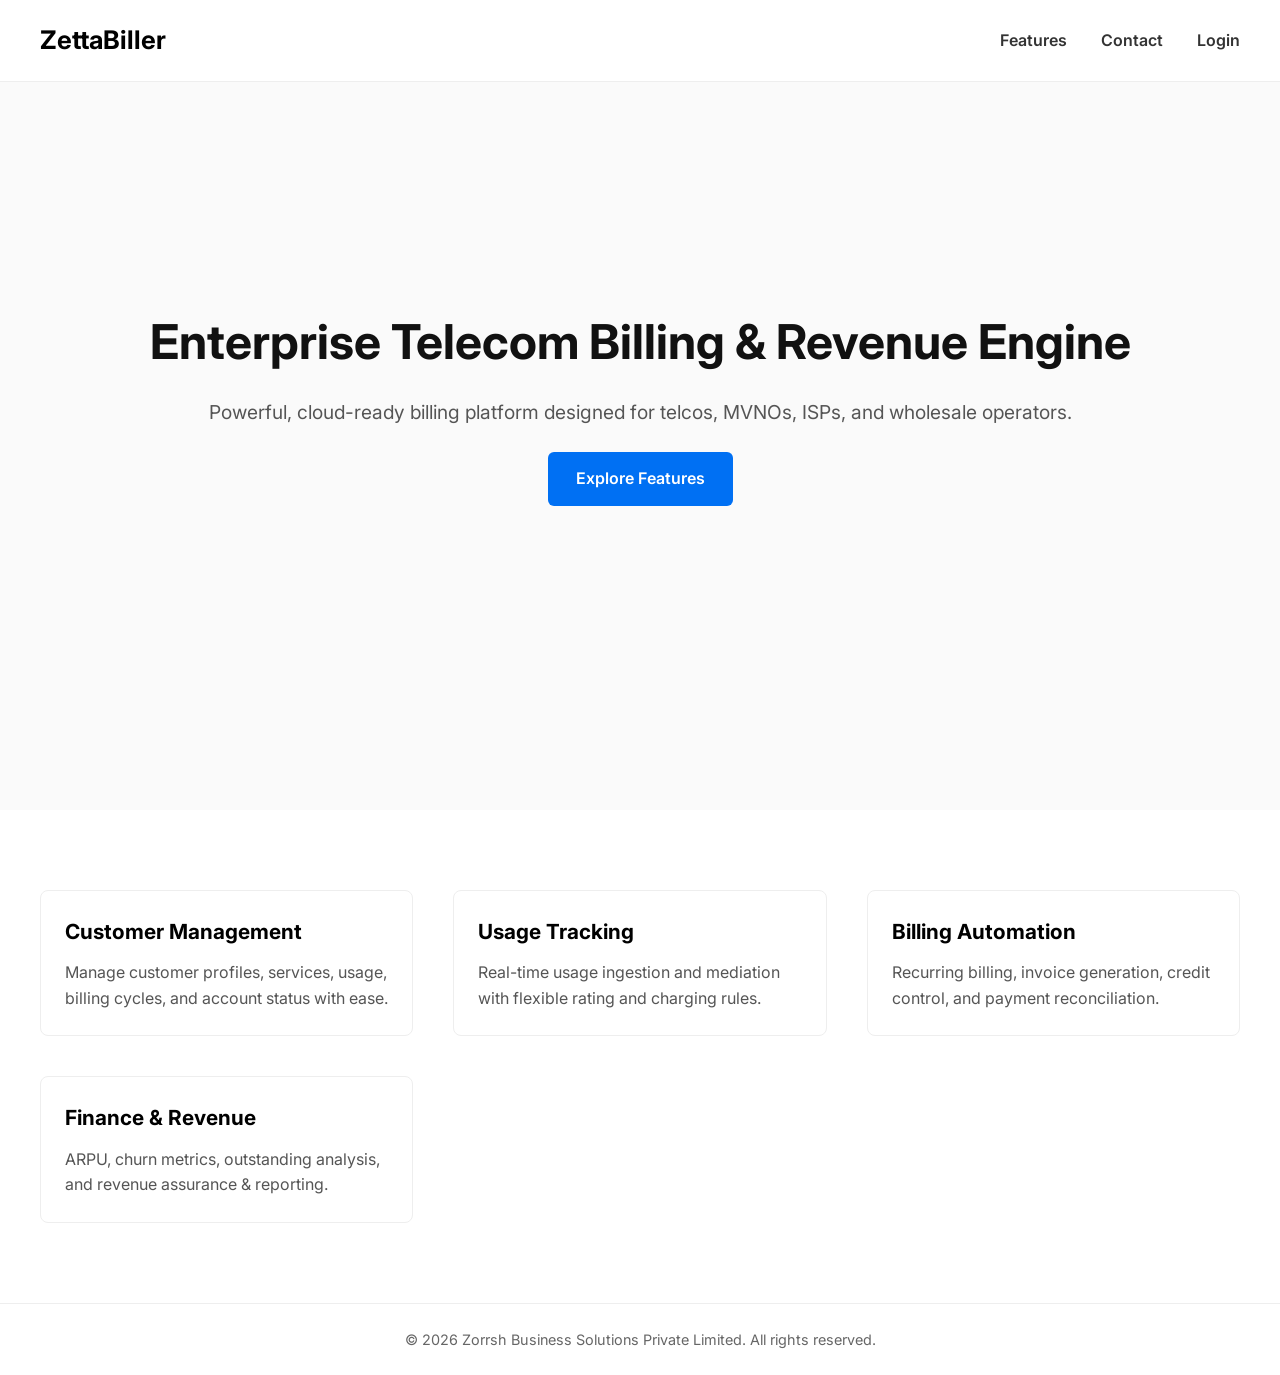
==== index.html @ 76c02345 "Create index.html" ====
<!DOCTYPE html>
<html lang="en">
<head>
  <meta charset="UTF-8" />
  <meta name="viewport" content="width=device-width, initial-scale=1.0"/>
  <title>ZettaBiller — Enterprise Telecom Billing</title>
  <link rel="preconnect" href="https://fonts.googleapis.com">
  <link href="https://fonts.googleapis.com/css2?family=Inter:wght@400;600;700&display=swap" rel="stylesheet">
  <style>
    * { margin:0; padding:0; box-sizing:border-box; font-family:'Inter',sans-serif; }
    body { background:#fff; color:#111; line-height:1.6; }

    header {
      width:100%; display:flex; justify-content:space-between; align-items:center;
      padding:20px 40px; position:fixed; top:0; left:0; background:#fff; z-index:1000;
      border-bottom:1px solid #eee;
    }
    header .logo { font-size:1.6rem; font-weight:700; color:#000; }
    header nav a {
      margin-left:30px; text-decoration:none; font-weight:600; color:#333;
    }

    .hero {
      height:90vh; display:flex; align-items:center; justify-content:center;
      background:#fafafa; padding:0 40px; text-align:center;
    }
    .hero h1 { font-size:3rem; font-weight:700; margin-bottom:16px; }
    .hero p { font-size:1.2rem; margin-bottom:24px; color:#555; }
    .hero .btn {
      display:inline-block; padding:14px 28px; background:#0070f3; color:#fff;
      text-decoration:none; border-radius:6px; font-weight:600;
    }

    .features {
      padding:80px 40px; background:#fff;
      display:grid; grid-template-columns:repeat(auto-fit, minmax(280px,1fr)); gap:40px;
    }
    .features .card {
      padding:24px; border:1px solid #eee; border-radius:8px;
    }
    .features .card h3 { font-size:1.3rem; color:#000; margin-bottom:12px; }
    .features .card p { color:#555; }

    footer {
      padding:24px 40px; text-align:center; color:#666; font-size:.9rem;
      border-top:1px solid #eee;
    }
  </style>
</head>
<body>

<header>
  <div class="logo">ZettaBiller</div>
  <nav>
    <a href="#features">Features</a>
    <a href="#contact">Contact</a>
    <a href="#login">Login</a>
  </nav>
</header>

<section class="hero" id="hero">
  <div>
    <h1>Enterprise Telecom Billing & Revenue Engine</h1>
    <p>Powerful, cloud-ready billing platform designed for telcos, MVNOs, ISPs, and wholesale operators.</p>
    <a href="#features" class="btn">Explore Features</a>
  </div>
</section>

<section class="features" id="features">
  <div class="card">
    <h3>Customer Management</h3>
    <p>Manage customer profiles, services, usage, billing cycles, and account status with ease.</p>
  </div>
  <div class="card">
    <h3>Usage Tracking</h3>
    <p>Real-time usage ingestion and mediation with flexible rating and charging rules.</p>
  </div>
  <div class="card">
    <h3>Billing Automation</h3>
    <p>Recurring billing, invoice generation, credit control, and payment reconciliation.</p>
  </div>
  <div class="card">
    <h3>Finance & Revenue</h3>
    <p>ARPU, churn metrics, outstanding analysis, and revenue assurance & reporting.</p>
  </div>
</section>

<footer>
  © 2026 Zorrsh Business Solutions Private Limited. All rights reserved.
</footer>

</body>
</html>
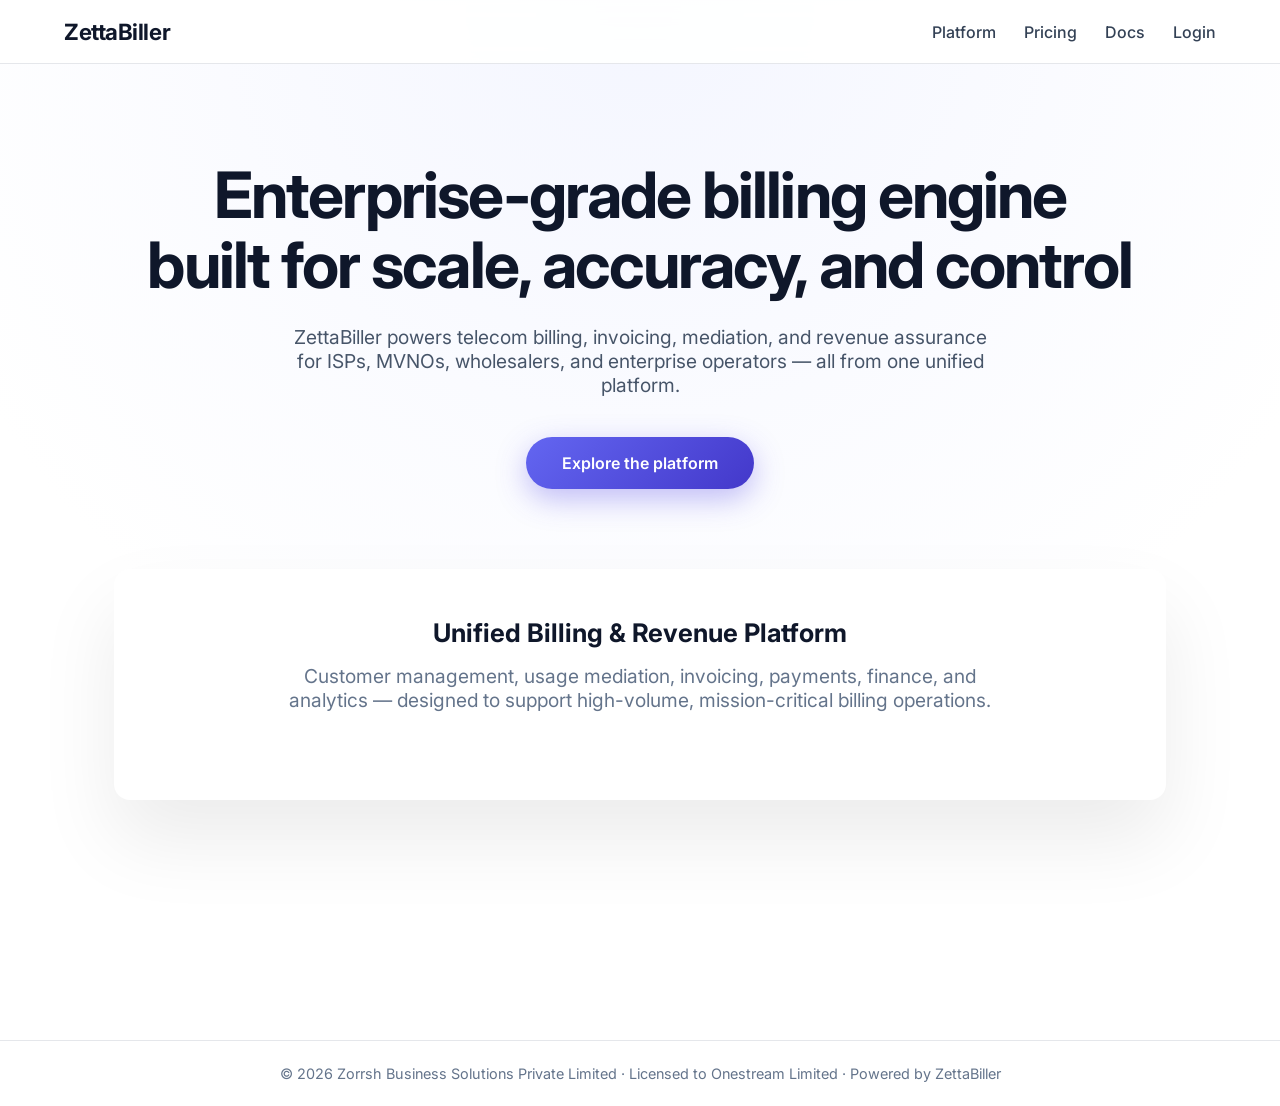
==== commit 34a478d3: "Update index.html" ====
--- a/index.html
+++ b/index.html
@@ -2,91 +2,172 @@
 <html lang="en">
 <head>
   <meta charset="UTF-8" />
-  <meta name="viewport" content="width=device-width, initial-scale=1.0"/>
-  <title>ZettaBiller — Enterprise Telecom Billing</title>
-  <link rel="preconnect" href="https://fonts.googleapis.com">
-  <link href="https://fonts.googleapis.com/css2?family=Inter:wght@400;600;700&display=swap" rel="stylesheet">
+  <title>ZettaBiller — Enterprise Billing Engine</title>
+  <meta name="viewport" content="width=device-width, initial-scale=1.0" />
+
+  <link href="https://fonts.googleapis.com/css2?family=Inter:wght@400;500;600;700&display=swap" rel="stylesheet">
+
   <style>
-    * { margin:0; padding:0; box-sizing:border-box; font-family:'Inter',sans-serif; }
-    body { background:#fff; color:#111; line-height:1.6; }
+    * {
+      margin: 0;
+      padding: 0;
+      box-sizing: border-box;
+      font-family: Inter, system-ui, -apple-system, sans-serif;
+    }
+
+    body {
+      background: radial-gradient(circle at top, #f4f6ff, #ffffff 60%);
+      color: #0f172a;
+      min-height: 100vh;
+    }
 
     header {
-      width:100%; display:flex; justify-content:space-between; align-items:center;
-      padding:20px 40px; position:fixed; top:0; left:0; background:#fff; z-index:1000;
-      border-bottom:1px solid #eee;
+      position: fixed;
+      top: 0;
+      width: 100%;
+      background: rgba(255,255,255,0.9);
+      backdrop-filter: blur(10px);
+      border-bottom: 1px solid #e5e7eb;
+      z-index: 1000;
     }
-    header .logo { font-size:1.6rem; font-weight:700; color:#000; }
-    header nav a {
-      margin-left:30px; text-decoration:none; font-weight:600; color:#333;
+
+    .nav {
+      max-width: 1200px;
+      margin: auto;
+      padding: 18px 24px;
+      display: flex;
+      align-items: center;
+      justify-content: space-between;
+    }
+
+    .logo {
+      font-size: 1.4rem;
+      font-weight: 700;
+      letter-spacing: -0.02em;
+    }
+
+    .nav-links a {
+      margin-left: 24px;
+      text-decoration: none;
+      font-weight: 500;
+      color: #334155;
+    }
+
+    .nav-links a:hover {
+      color: #4f46e5;
     }
 
     .hero {
-      height:90vh; display:flex; align-items:center; justify-content:center;
-      background:#fafafa; padding:0 40px; text-align:center;
-    }
-    .hero h1 { font-size:3rem; font-weight:700; margin-bottom:16px; }
-    .hero p { font-size:1.2rem; margin-bottom:24px; color:#555; }
-    .hero .btn {
-      display:inline-block; padding:14px 28px; background:#0070f3; color:#fff;
-      text-decoration:none; border-radius:6px; font-weight:600;
+      padding-top: 160px;
+      padding-bottom: 120px;
+      text-align: center;
+      max-width: 1100px;
+      margin: auto;
+      padding-left: 24px;
+      padding-right: 24px;
     }
 
-    .features {
-      padding:80px 40px; background:#fff;
-      display:grid; grid-template-columns:repeat(auto-fit, minmax(280px,1fr)); gap:40px;
+    .hero h1 {
+      font-size: clamp(2.5rem, 5vw, 4rem);
+      font-weight: 700;
+      letter-spacing: -0.03em;
+      margin-bottom: 24px;
+      line-height: 1.1;
     }
-    .features .card {
-      padding:24px; border:1px solid #eee; border-radius:8px;
+
+    .hero p {
+      font-size: 1.2rem;
+      color: #475569;
+      max-width: 720px;
+      margin: auto;
+      margin-bottom: 40px;
     }
-    .features .card h3 { font-size:1.3rem; color:#000; margin-bottom:12px; }
-    .features .card p { color:#555; }
+
+    .cta {
+      display: inline-block;
+      padding: 16px 36px;
+      background: linear-gradient(135deg, #6366f1, #4338ca);
+      color: white;
+      text-decoration: none;
+      font-weight: 600;
+      border-radius: 999px;
+      box-shadow: 0 10px 30px rgba(79,70,229,0.35);
+      transition: transform 0.2s ease, box-shadow 0.2s ease;
+    }
+
+    .cta:hover {
+      transform: translateY(-2px);
+      box-shadow: 0 16px 40px rgba(79,70,229,0.45);
+    }
+
+    .preview {
+      margin-top: 80px;
+      background: white;
+      border-radius: 16px;
+      padding: 48px;
+      box-shadow: 0 40px 80px rgba(0,0,0,0.08);
+    }
+
+    .preview h2 {
+      font-size: 1.6rem;
+      margin-bottom: 16px;
+    }
+
+    .preview p {
+      color: #64748b;
+    }
 
     footer {
-      padding:24px 40px; text-align:center; color:#666; font-size:.9rem;
-      border-top:1px solid #eee;
+      margin-top: 120px;
+      padding: 24px;
+      text-align: center;
+      font-size: 0.9rem;
+      color: #64748b;
+      border-top: 1px solid #e5e7eb;
     }
   </style>
 </head>
+
 <body>
 
 <header>
-  <div class="logo">ZettaBiller</div>
-  <nav>
-    <a href="#features">Features</a>
-    <a href="#contact">Contact</a>
-    <a href="#login">Login</a>
-  </nav>
+  <div class="nav">
+    <div class="logo">ZettaBiller</div>
+    <div class="nav-links">
+      <a href="#">Platform</a>
+      <a href="#">Pricing</a>
+      <a href="#">Docs</a>
+      <a href="#">Login</a>
+    </div>
+  </div>
 </header>
 
-<section class="hero" id="hero">
-  <div>
-    <h1>Enterprise Telecom Billing & Revenue Engine</h1>
-    <p>Powerful, cloud-ready billing platform designed for telcos, MVNOs, ISPs, and wholesale operators.</p>
-    <a href="#features" class="btn">Explore Features</a>
-  </div>
-</section>
+<section class="hero">
+  <h1>
+    Enterprise-grade billing engine<br>
+    built for scale, accuracy, and control
+  </h1>
 
-<section class="features" id="features">
-  <div class="card">
-    <h3>Customer Management</h3>
-    <p>Manage customer profiles, services, usage, billing cycles, and account status with ease.</p>
-  </div>
-  <div class="card">
-    <h3>Usage Tracking</h3>
-    <p>Real-time usage ingestion and mediation with flexible rating and charging rules.</p>
-  </div>
-  <div class="card">
-    <h3>Billing Automation</h3>
-    <p>Recurring billing, invoice generation, credit control, and payment reconciliation.</p>
-  </div>
-  <div class="card">
-    <h3>Finance & Revenue</h3>
-    <p>ARPU, churn metrics, outstanding analysis, and revenue assurance & reporting.</p>
+  <p>
+    ZettaBiller powers telecom billing, invoicing, mediation, and revenue assurance
+    for ISPs, MVNOs, wholesalers, and enterprise operators — all from one unified platform.
+  </p>
+
+  <a class="cta" href="#">
+    Explore the platform
+  </a>
+
+  <div class="preview">
+    <h2>Unified Billing & Revenue Platform</h2>
+    <p>
+      Customer management, usage mediation, invoicing, payments, finance, and analytics —
+      designed to support high-volume, mission-critical billing operations.
+    </p>
   </div>
 </section>
 
 <footer>
-  © 2026 Zorrsh Business Solutions Private Limited. All rights reserved.
+  © 2026 Zorrsh Business Solutions Private Limited · Licensed to Onestream Limited · Powered by ZettaBiller
 </footer>
 
 </body>
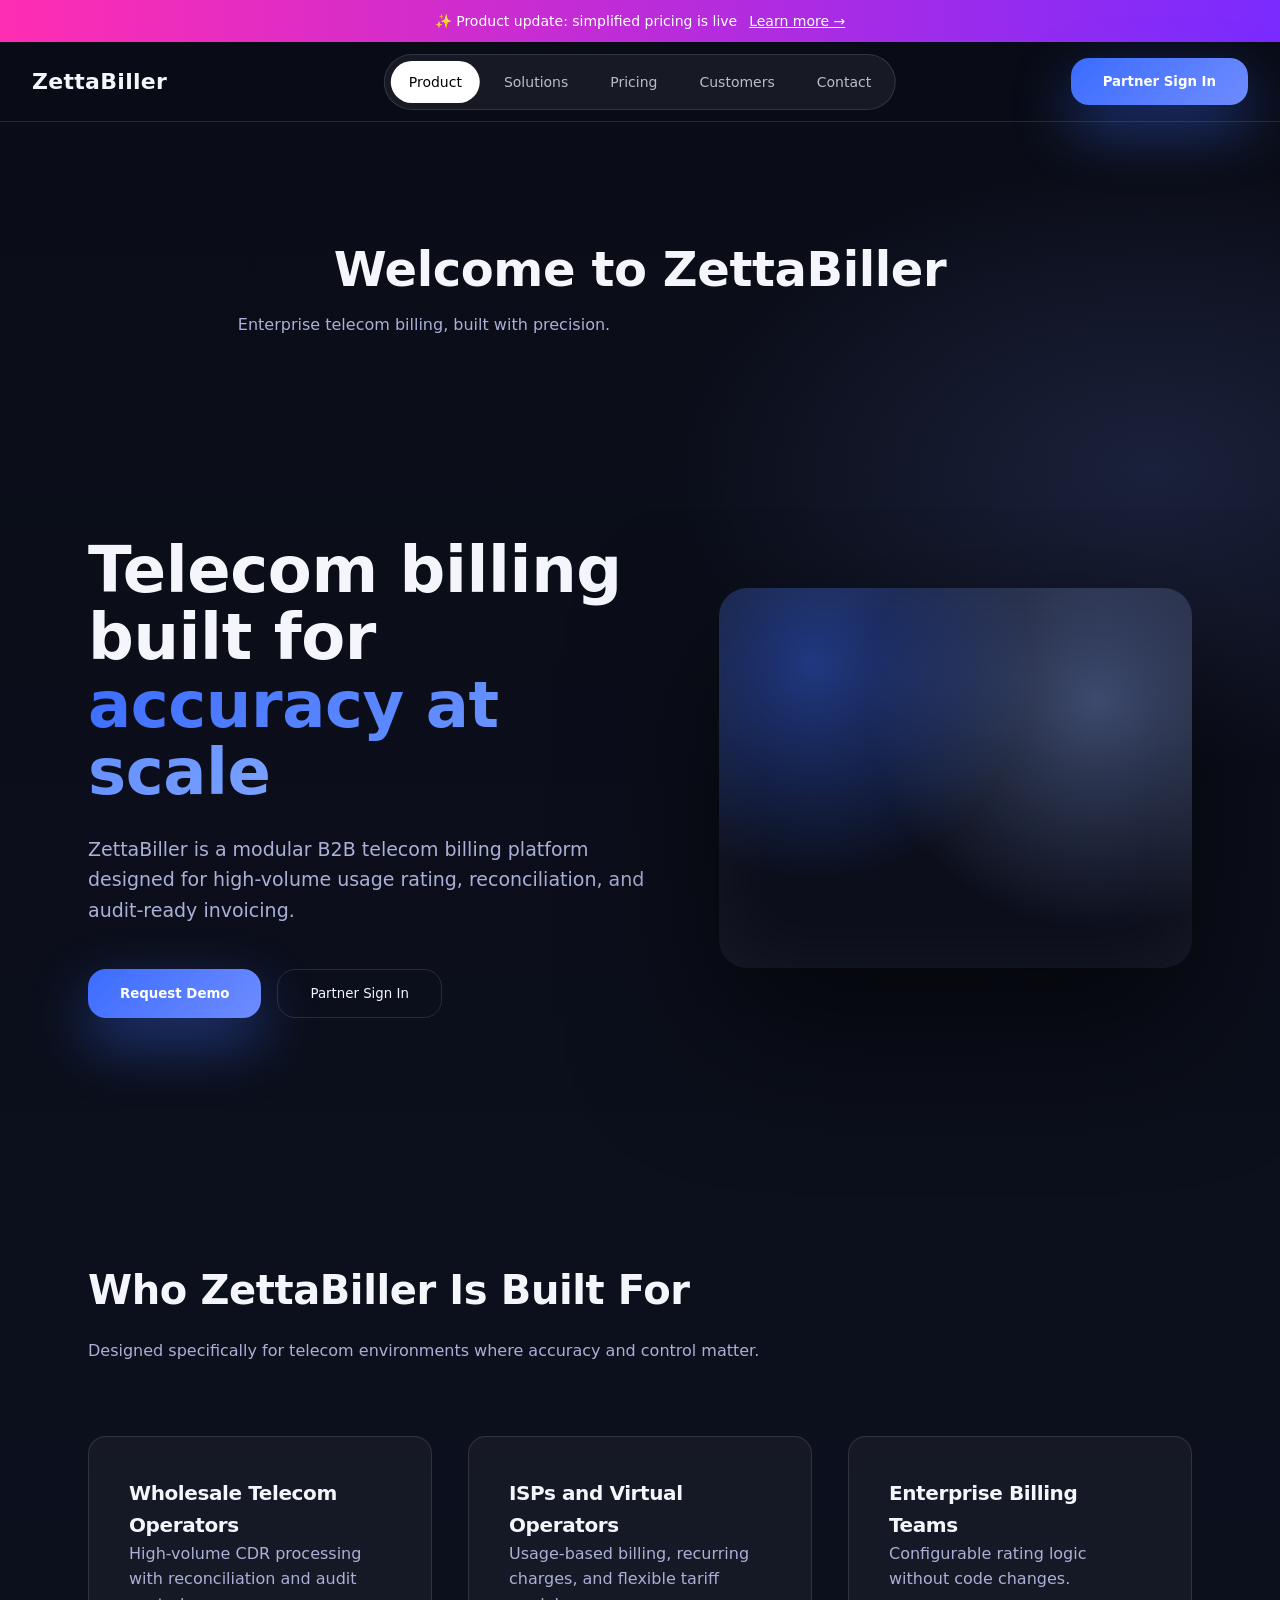
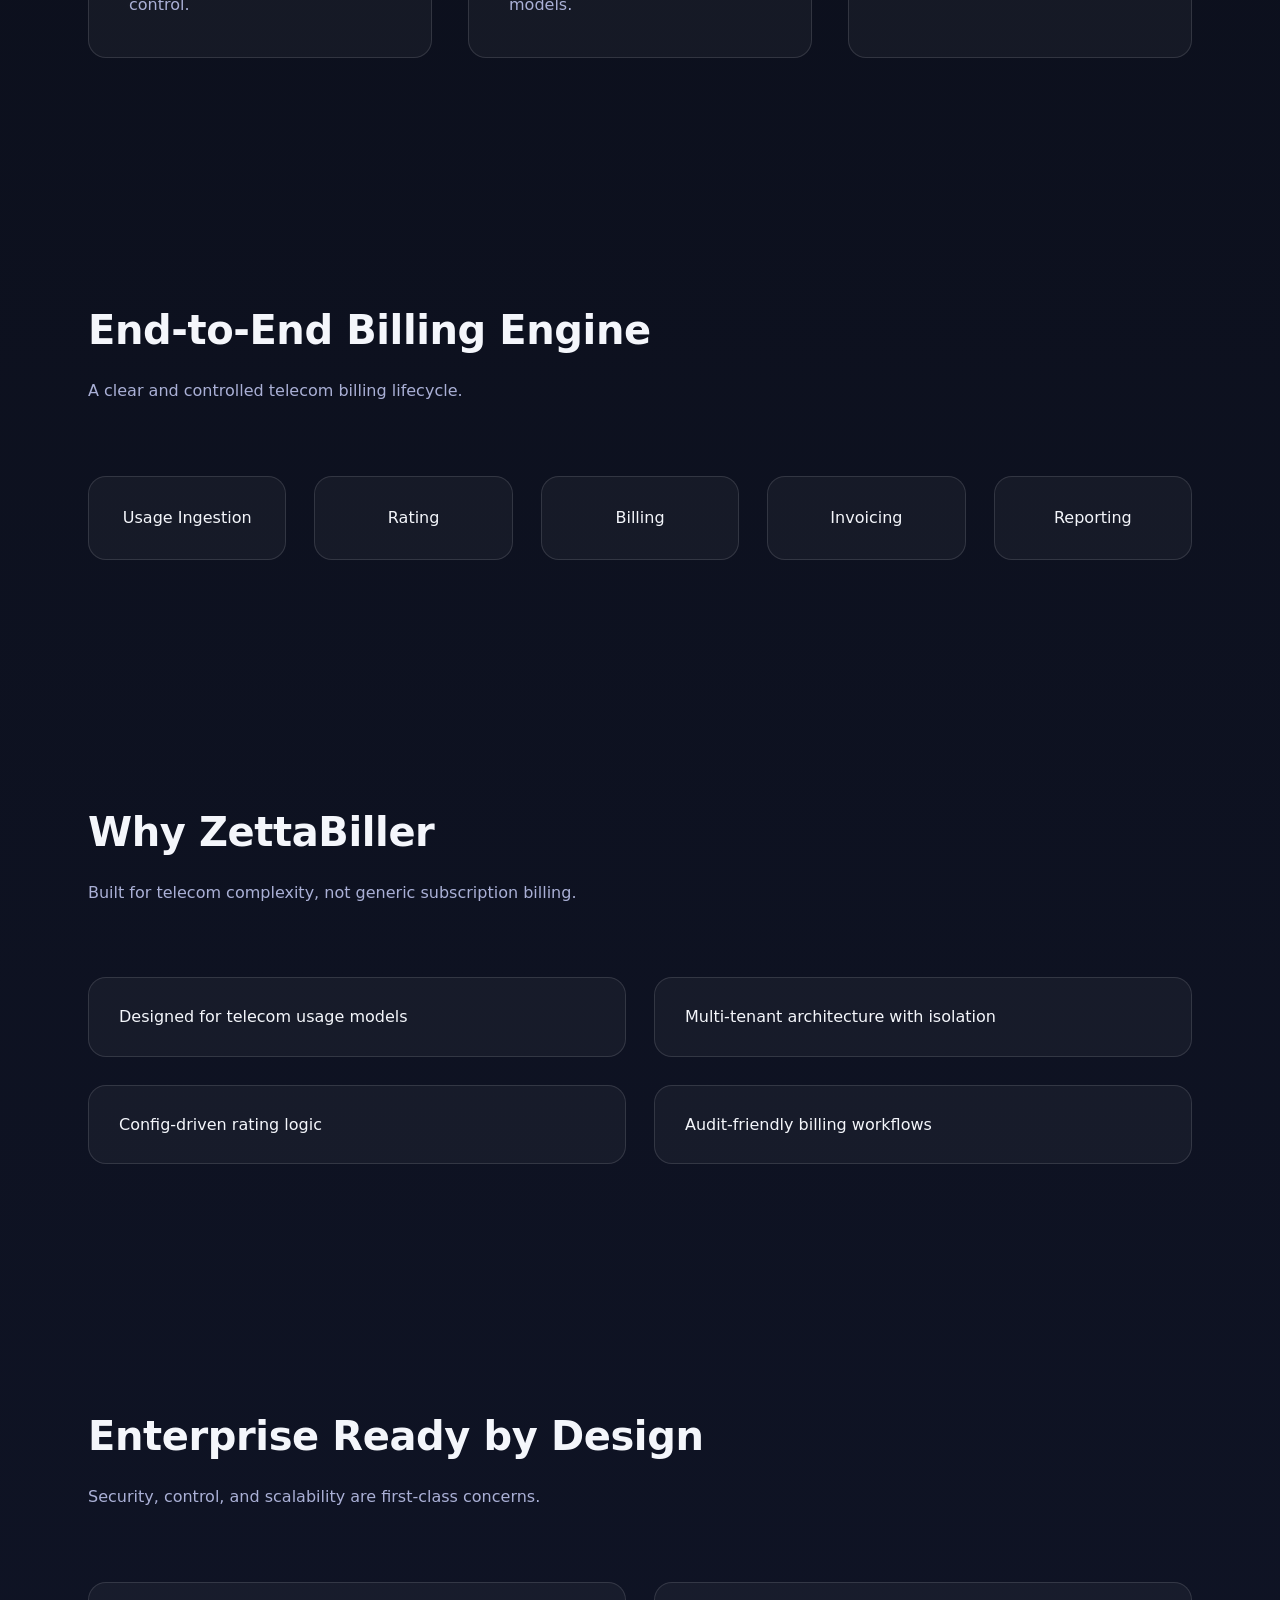
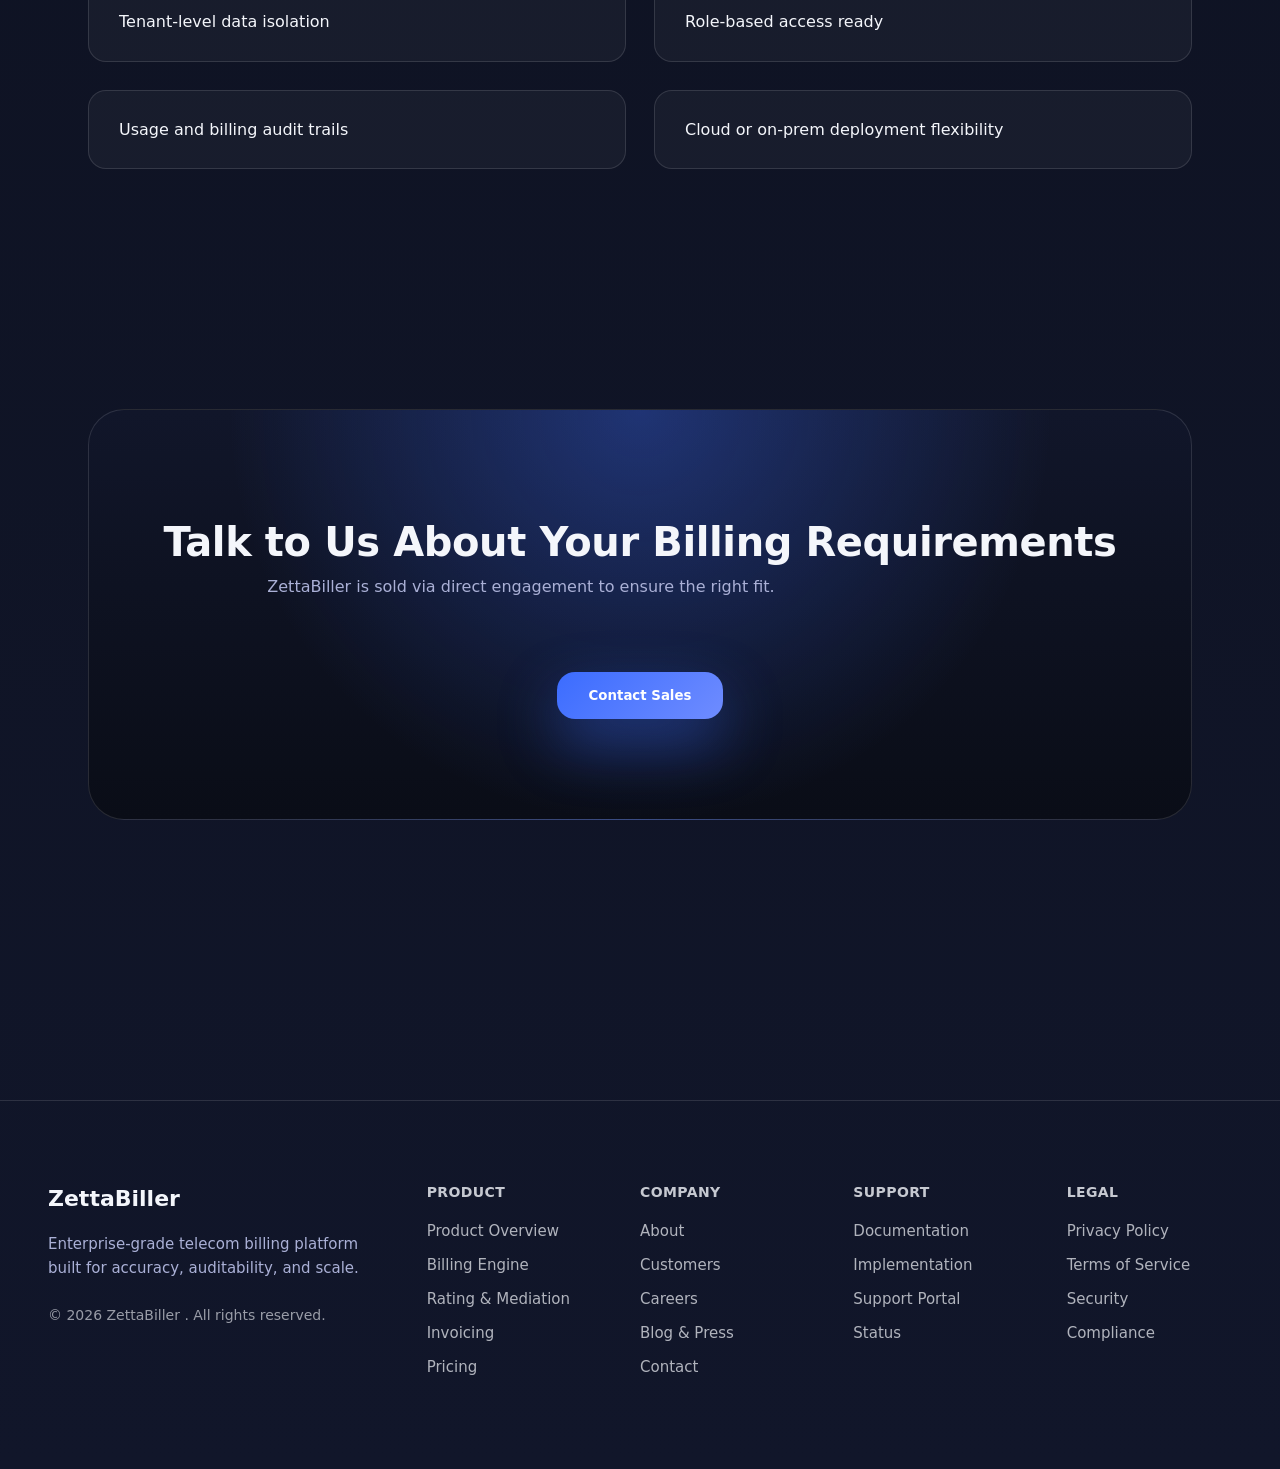
==== commit a959229a: "V.01" ====
--- a/index.html
+++ b/index.html
@@ -1,174 +1,249 @@
 <!DOCTYPE html>
-<html lang="en">
+<html lang=en>
 <head>
-  <meta charset="UTF-8" />
-  <title>ZettaBiller — Enterprise Billing Engine</title>
-  <meta name="viewport" content="width=device-width, initial-scale=1.0" />
-
-  <link href="https://fonts.googleapis.com/css2?family=Inter:wght@400;500;600;700&display=swap" rel="stylesheet">
-
-  <style>
-    * {
-      margin: 0;
-      padding: 0;
-      box-sizing: border-box;
-      font-family: Inter, system-ui, -apple-system, sans-serif;
-    }
-
-    body {
-      background: radial-gradient(circle at top, #f4f6ff, #ffffff 60%);
-      color: #0f172a;
-      min-height: 100vh;
-    }
-
-    header {
-      position: fixed;
-      top: 0;
-      width: 100%;
-      background: rgba(255,255,255,0.9);
-      backdrop-filter: blur(10px);
-      border-bottom: 1px solid #e5e7eb;
-      z-index: 1000;
-    }
-
-    .nav {
-      max-width: 1200px;
-      margin: auto;
-      padding: 18px 24px;
-      display: flex;
-      align-items: center;
-      justify-content: space-between;
-    }
-
-    .logo {
-      font-size: 1.4rem;
-      font-weight: 700;
-      letter-spacing: -0.02em;
-    }
-
-    .nav-links a {
-      margin-left: 24px;
-      text-decoration: none;
-      font-weight: 500;
-      color: #334155;
-    }
-
-    .nav-links a:hover {
-      color: #4f46e5;
-    }
-
-    .hero {
-      padding-top: 160px;
-      padding-bottom: 120px;
-      text-align: center;
-      max-width: 1100px;
-      margin: auto;
-      padding-left: 24px;
-      padding-right: 24px;
-    }
-
-    .hero h1 {
-      font-size: clamp(2.5rem, 5vw, 4rem);
-      font-weight: 700;
-      letter-spacing: -0.03em;
-      margin-bottom: 24px;
-      line-height: 1.1;
-    }
-
-    .hero p {
-      font-size: 1.2rem;
-      color: #475569;
-      max-width: 720px;
-      margin: auto;
-      margin-bottom: 40px;
-    }
-
-    .cta {
-      display: inline-block;
-      padding: 16px 36px;
-      background: linear-gradient(135deg, #6366f1, #4338ca);
-      color: white;
-      text-decoration: none;
-      font-weight: 600;
-      border-radius: 999px;
-      box-shadow: 0 10px 30px rgba(79,70,229,0.35);
-      transition: transform 0.2s ease, box-shadow 0.2s ease;
-    }
-
-    .cta:hover {
-      transform: translateY(-2px);
-      box-shadow: 0 16px 40px rgba(79,70,229,0.45);
-    }
-
-    .preview {
-      margin-top: 80px;
-      background: white;
-      border-radius: 16px;
-      padding: 48px;
-      box-shadow: 0 40px 80px rgba(0,0,0,0.08);
-    }
-
-    .preview h2 {
-      font-size: 1.6rem;
-      margin-bottom: 16px;
-    }
-
-    .preview p {
-      color: #64748b;
-    }
-
-    footer {
-      margin-top: 120px;
-      padding: 24px;
-      text-align: center;
-      font-size: 0.9rem;
-      color: #64748b;
-      border-top: 1px solid #e5e7eb;
-    }
-  </style>
+  <meta charset=utf-8>
+  <meta name=viewport content="width=device-width, initial-scale=1.0">
+  <title>ZettaBiller | Your Biling Engine.</title>
+
+  <link rel=stylesheet href="assets/css/style.css">
 </head>
 
 <body>
 
-<header>
-  <div class="nav">
-    <div class="logo">ZettaBiller</div>
-    <div class="nav-links">
-      <a href="#">Platform</a>
+<!-- Announcement Bar -->
+<div class="announcement-bar">
+  <span>✨ Product update: simplified pricing is live</span>
+  <a href="#">Learn more →</a>
+</div>
+
+<header class="site-header">
+  <div class="header-left">
+    <span class="logo">ZettaBiller</span>
+  </div>
+
+  <!-- Perfectly centered navigation -->
+  <nav class="header-nav">
+    <a class="nav-item active" href="#">Product</a>
+    <a class="nav-item" href="#">Solutions</a>
+    <a class="nav-item" href="#">Pricing</a>
+    <a class="nav-item" href="#">Customers</a>
+    <a class="nav-item" href="#">Contact</a>
+  </nav>
+
+  <div class="header-actions">
+  <button class="primary-btn" id="openSignIn">
+  Partner Sign In
+</button>
+</div>
+</header>
+
+<section class=page-title>
+  <h1>Welcome to ZettaBiller</h1>
+  <p>Enterprise telecom billing, built with precision.</p>
+</section>
+
+<section class=hero>
+  <div class="hero-copy">
+  <h1>
+    Telecom billing built for<br>
+    <span>accuracy at scale</span>
+  </h1>
+
+  <p>
+    ZettaBiller is a modular B2B telecom billing platform designed for
+    high-volume usage rating, reconciliation, and audit-ready invoicing.
+  </p>
+
+  <div class="hero-actions">
+    <button class="primary-btn">Request Demo</button>
+    <button class="secondary-btn" id="openSignInAlt">Partner Sign In</button>
+  </div>
+</div>
+  <div class=hero-visual></div>
+</section>
+
+<!-- WHO IT IS FOR -->
+<section>
+  <h2 class=section-title>Who ZettaBiller Is Built For</h2>
+  <p class=section-sub>
+    Designed specifically for telecom environments where accuracy and control matter.
+  </p>
+
+  <div class=card-grid>
+    <div class=card>
+      <h3>Wholesale Telecom Operators</h3>
+      <p>High-volume CDR processing with reconciliation and audit control.</p>
+    </div>
+    <div class=card>
+      <h3>ISPs and Virtual Operators</h3>
+      <p>Usage-based billing, recurring charges, and flexible tariff models.</p>
+    </div>
+    <div class=card>
+      <h3>Enterprise Billing Teams</h3>
+      <p>Configurable rating logic without code changes.</p>
+    </div>
+  </div>
+</section>
+
+<!-- BILLING FLOW -->
+<section>
+  <h2 class=section-title>End-to-End Billing Engine</h2>
+  <p class=section-sub>
+    A clear and controlled telecom billing lifecycle.
+  </p>
+
+  <div class=flow>
+    <div class=flow-step>Usage Ingestion</div>
+    <div class=flow-step>Rating</div>
+    <div class=flow-step>Billing</div>
+    <div class=flow-step>Invoicing</div>
+    <div class=flow-step>Reporting</div>
+  </div>
+</section>
+
+<!-- WHY ZETTABILLER -->
+<section>
+  <h2 class=section-title>Why ZettaBiller</h2>
+  <p class=section-sub>
+    Built for telecom complexity, not generic subscription billing.
+  </p>
+
+  <div class=checklist>
+    <div class=check>Designed for telecom usage models</div>
+    <div class=check>Multi-tenant architecture with isolation</div>
+    <div class=check>Config-driven rating logic</div>
+    <div class=check>Audit-friendly billing workflows</div>
+  </div>
+</section>
+
+<!-- ENTERPRISE READINESS -->
+<section>
+  <h2 class=section-title>Enterprise Ready by Design</h2>
+  <p class=section-sub>
+    Security, control, and scalability are first-class concerns.
+  </p>
+
+  <div class=checklist>
+    <div class=check>Tenant-level data isolation</div>
+    <div class=check>Role-based access ready</div>
+    <div class=check>Usage and billing audit trails</div>
+    <div class=check>Cloud or on-prem deployment flexibility</div>
+  </div>
+</section>
+
+<!-- SALES CTA -->
+<section>
+  <div class=cta>
+    <h2>Talk to Us About Your Billing Requirements</h2>
+    <p class=section-sub>
+      ZettaBiller is sold via direct engagement to ensure the right fit.
+    </p>
+    <button class=primary-btn>Contact Sales</button>
+  </div>
+</section>
+
+<footer class="site-footer">
+  <div class="footer-inner">
+
+    <!-- Brand / Description -->
+    <div class="footer-brand">
+      <div class="footer-logo">ZettaBiller</div>
+      <p class="footer-desc">
+        Enterprise-grade telecom billing platform built for
+        accuracy, auditability, and scale.
+      </p>
+      <div class="footer-copy">
+        © 2026 ZettaBiller . All rights reserved.
+      </div>
+    </div>
+
+    <!-- Product / Menu -->
+    <div class="footer-col">
+      <h4>Product</h4>
+      <a href="#">Product Overview</a>
+      <a href="#">Billing Engine</a>
+      <a href="#">Rating & Mediation</a>
+      <a href="#">Invoicing</a>
       <a href="#">Pricing</a>
-      <a href="#">Docs</a>
-      <a href="#">Login</a>
-    </div>
-  </div>
-</header>
-
-<section class="hero">
-  <h1>
-    Enterprise-grade billing engine<br>
-    built for scale, accuracy, and control
-  </h1>
-
-  <p>
-    ZettaBiller powers telecom billing, invoicing, mediation, and revenue assurance
-    for ISPs, MVNOs, wholesalers, and enterprise operators — all from one unified platform.
-  </p>
-
-  <a class="cta" href="#">
-    Explore the platform
-  </a>
-
-  <div class="preview">
-    <h2>Unified Billing & Revenue Platform</h2>
-    <p>
-      Customer management, usage mediation, invoicing, payments, finance, and analytics —
-      designed to support high-volume, mission-critical billing operations.
-    </p>
-  </div>
-</section>
-
-<footer>
-  © 2026 Zorrsh Business Solutions Private Limited · Licensed to Onestream Limited · Powered by ZettaBiller
+    </div>
+
+    <!-- Company -->
+    <div class="footer-col">
+      <h4>Company</h4>
+      <a href="#">About</a>
+      <a href="#">Customers</a>
+      <a href="#">Careers</a>
+      <a href="#">Blog & Press</a>
+      <a href="#">Contact</a>
+    </div>
+
+    <!-- Support -->
+    <div class="footer-col">
+      <h4>Support</h4>
+      <a href="#">Documentation</a>
+      <a href="#">Implementation</a>
+      <a href="#">Support Portal</a>
+      <a href="#">Status</a>
+    </div>
+
+    <!-- Legal -->
+    <div class="footer-col">
+      <h4>Legal</h4>
+      <a href="#">Privacy Policy</a>
+      <a href="#">Terms of Service</a>
+      <a href="#">Security</a>
+      <a href="#">Compliance</a>
+    </div>
+  </div>
 </footer>
-
+ <!-- PARTNER ACCESS MODAL -->
+<div class="modal" id="signInModal">
+  <div class="modal-box premium">
+
+    <!-- Header -->
+    <div class="modal-header branded">
+      <h3>
+        <span class="header-emoji">🤝</span>
+        PARTNER ACCESS
+      </h3>
+      <p>Continue to your ZettaBiller workspace</p>
+    </div>
+
+    <!-- Illustration slot -->
+    <div class="brand-image">
+      <!-- IMAGE AUTO LOADS FROM CSS BACKGROUND -->
+    </div>
+
+    <!-- Workspace -->
+    <div class="form-group workspace-group">
+      <label>Company Workspace</label>
+
+      <div class="company-row">
+        <input
+          type="text"
+          id="companyInput"
+          placeholder="yourcompany"
+          autocomplete="off"
+        />
+        <span class="domain-suffix">.zettabiller.com</span>
+      </div>
+
+      <button
+        type="button"
+        class="primary-btn full"
+        id="continueBtn"
+      >
+        Continue to Workspace
+      </button>
+
+      <small class="form-hint">
+        Or open directly:
+        <strong>yourcompany.zettabiller.com</strong>
+      </small>
+    </div>
+
+  </div>
+</div>
+<script src="assets/js/main.js"></script>
 </body>
 </html>
--- a/assets/css/style.css
+++ b/assets/css/style.css
@@ -0,0 +1,982 @@
+/* =========================================================
+   ZETTABILLER – ULTRA PREMIUM DESIGN SYSTEM
+   ========================================================= */
+
+/* ---------- THEME VARIABLES ---------- */
+
+:root {
+  --primary: #3b6cff;
+
+  --dark-bg: #0a0d17;
+  --dark-bg-soft: #11162a;
+  --dark-text: #f4f6fb;
+  --dark-muted: #aab0d6;
+  --dark-card: rgba(255,255,255,0.04);
+  --dark-border: rgba(255,255,255,0.12);
+
+  --light-bg: #f6f7fb;
+  --light-bg-soft: #ffffff;
+  --light-text: #0c0f1a;
+  --light-muted: #4b516a;
+  --light-card: rgba(0,0,0,0.04);
+  --light-border: rgba(0,0,0,0.08);
+
+  --radius-sm: 12px;
+  --radius-md: 18px;
+  --radius-lg: 28px;
+}
+
+/* ---------- BASE RESET ---------- */
+
+* {
+  box-sizing: border-box;
+  margin: 0;
+  padding: 0;
+  font-family: -apple-system, BlinkMacSystemFont, system-ui, sans-serif;
+}
+
+html {
+  scroll-behavior: smooth;
+}
+
+body {
+  min-height: 100vh;
+  line-height: 1.6;
+  background: var(--dark-bg);
+  color: var(--dark-text);
+}
+
+/* ---------- LIGHT MODE ---------- */
+
+body.light {
+  background:
+    radial-gradient(1200px 600px at 10% -10%, rgba(59,108,255,0.18), transparent 55%),
+    radial-gradient(800px 500px at 90% 10%, rgba(160,180,255,0.18), transparent 60%),
+    linear-gradient(180deg, var(--light-bg), var(--light-bg-soft));
+  color: var(--light-text);
+}
+
+/* ---------- DARK MODE ---------- */
+
+body:not(.light) {
+  background:
+    radial-gradient(1200px 600px at 10% -10%, rgba(59,108,255,0.18), transparent 55%),
+    radial-gradient(800px 500px at 90% 10%, rgba(120,140,255,0.15), transparent 60%),
+    linear-gradient(180deg, var(--dark-bg), var(--dark-bg-soft));
+}
+
+/* ---------- TYPOGRAPHY ---------- */
+
+h1, h2, h3 {
+  letter-spacing: -0.4px;
+}
+
+h1 {
+  font-size: 48px;
+  line-height: 1.15;
+}
+
+h2 {
+  font-size: 40px;
+}
+
+h3 {
+  font-size: 20px;
+}
+
+p {
+  font-size: 16px;
+  max-width: 720px;
+}
+
+body.light p {
+  color: var(--light-muted);
+}
+
+body:not(.light) p {
+  color: var(--dark-muted);
+}
+
+/* ---------- LINKS ---------- */
+
+a {
+  color: inherit;
+  text-decoration: none;
+}
+
+/* ---------- HEADER ---------- */
+
+header {
+  position: sticky;
+  top: 0;
+  z-index: 50;
+  padding: 24px 56px;
+  display: flex;
+  justify-content: space-between;
+  align-items: center;
+  backdrop-filter: blur(16px);
+  -webkit-backdrop-filter: blur(16px);
+  background: rgba(10,13,23,0.65);
+  border-bottom: 1px solid var(--dark-border);
+}
+
+body.light header {
+  background: rgba(255,255,255,0.75);
+  border-bottom: 1px solid var(--light-border);
+}
+
+.logo {
+  font-size: 22px;
+  font-weight: 700;
+}
+
+/* ---------- HEADER ACTIONS ---------- */
+
+.header-actions {
+  display: flex;
+  gap: 14px;
+}
+
+.signin-btn,
+.theme-toggle {
+  padding: 10px 18px;
+  border-radius: var(--radius-sm);
+  background: transparent;
+  cursor: pointer;
+  font-size: 15px;
+  transition: all 0.25s ease;
+}
+
+body:not(.light) .signin-btn,
+body:not(.light) .theme-toggle {
+  border: 1px solid var(--dark-border);
+  color: var(--dark-text);
+}
+
+body.light .signin-btn,
+body.light .theme-toggle {
+  border: 1px solid var(--light-border);
+  color: var(--light-text);
+}
+
+.signin-btn:hover,
+.theme-toggle:hover {
+  transform: translateY(-1px);
+}
+
+/* ---------- PAGE TITLE ---------- */
+
+.page-title {
+  padding: 120px 24px 80px;
+  text-align: center;
+}
+
+.page-title h1 {
+  margin-bottom: 14px;
+}
+
+/* ---------- HERO ---------- */
+
+.hero {
+  max-width: 1200px;
+  margin: 0 auto;
+  padding: 120px 48px;
+  display: grid;
+  grid-template-columns: 1.2fr 1fr;
+  gap: 64px;
+  align-items: center;
+}
+
+.hero-actions {
+  display: flex;
+  gap: 16px;
+  margin-top: 36px;
+}
+
+.hero-visual {
+  height: 380px;
+  border-radius: var(--radius-lg);
+  background:
+    radial-gradient(circle at 20% 20%, rgba(59,108,255,0.45), transparent 45%),
+    radial-gradient(circle at 80% 30%, rgba(150,180,255,0.35), transparent 50%);
+  box-shadow:
+    0 60px 140px rgba(0,0,0,0.6),
+    inset 0 0 80px rgba(255,255,255,0.05);
+}
+
+/* ---------- BUTTONS ---------- */
+
+.primary-btn {
+  padding: 16px 32px;
+  border-radius: var(--radius-md);
+  background: linear-gradient(135deg, #3b6cff, #6f8cff);
+  color: white;
+  border: none;
+  font-weight: 600;
+  cursor: pointer;
+  box-shadow: 0 24px 60px rgba(59,108,255,0.45);
+  transition: transform 0.25s ease;
+}
+
+.primary-btn:hover {
+  transform: translateY(-2px);
+}
+
+.secondary-btn {
+  padding: 16px 32px;
+  border-radius: var(--radius-md);
+  background: transparent;
+  cursor: pointer;
+}
+
+body:not(.light) .secondary-btn {
+  border: 1px solid var(--dark-border);
+  color: var(--dark-text);
+}
+
+body.light .secondary-btn {
+  border: 1px solid var(--light-border);
+  color: var(--light-text);
+}
+
+/* ---------- SECTIONS ---------- */
+
+section {
+  max-width: 1200px;
+  margin: 0 auto;
+  padding: 120px 48px;
+}
+
+.section-title {
+  margin-bottom: 16px;
+}
+
+.section-sub {
+  margin-bottom: 72px;
+}
+
+/* ---------- CARDS ---------- */
+
+.card-grid {
+  display: grid;
+  grid-template-columns: repeat(3, 1fr);
+  gap: 36px;
+}
+
+.card {
+  padding: 40px;
+  border-radius: var(--radius-md);
+  transition: transform 0.3s ease, box-shadow 0.3s ease;
+}
+
+body:not(.light) .card {
+  background: var(--dark-card);
+  border: 1px solid var(--dark-border);
+}
+
+body.light .card {
+  background: var(--light-bg-soft);
+  border: 1px solid var(--light-border);
+  box-shadow: 0 40px 80px rgba(0,0,0,0.08);
+}
+
+.card:hover {
+  transform: translateY(-6px);
+}
+
+/* ---------- FLOW ---------- */
+
+.flow {
+  display: flex;
+  gap: 28px;
+  flex-wrap: wrap;
+}
+
+.flow-step {
+  flex: 1;
+  min-width: 180px;
+  padding: 28px;
+  border-radius: var(--radius-md);
+  text-align: center;
+}
+
+body:not(.light) .flow-step {
+  background: var(--dark-card);
+  border: 1px solid var(--dark-border);
+}
+
+body.light .flow-step {
+  background: var(--light-bg-soft);
+  border: 1px solid var(--light-border);
+}
+
+/* ---------- CHECKLIST ---------- */
+
+.checklist {
+  display: grid;
+  grid-template-columns: repeat(2, 1fr);
+  gap: 28px;
+}
+
+.check {
+  padding: 26px 30px;
+  border-radius: var(--radius-md);
+}
+
+body:not(.light) .check {
+  background: var(--dark-card);
+  border: 1px solid var(--dark-border);
+}
+
+body.light .check {
+  background: var(--light-bg-soft);
+  border: 1px solid var(--light-border);
+}
+
+/* ---------- CTA ---------- */
+
+.cta {
+  padding: 100px 72px;
+  border-radius: 36px;
+  text-align: center;
+  background:
+    radial-gradient(circle at top, rgba(59,108,255,0.35), transparent 60%);
+}
+
+body:not(.light) .cta {
+  background:
+    radial-gradient(circle at top, rgba(59,108,255,0.35), transparent 60%),
+    linear-gradient(180deg, var(--dark-bg-soft), var(--dark-bg));
+  border: 1px solid var(--dark-border);
+}
+
+body.light .cta {
+  background:
+    radial-gradient(circle at top, rgba(59,108,255,0.25), transparent 60%),
+    linear-gradient(180deg, #ffffff, #f0f2fa);
+  border: 1px solid var(--light-border);
+}
+
+/* ---------- FOOTER ---------- */
+
+/* ================================
+   FOOTER – ENTERPRISE TELECOM
+================================ */
+
+.site-footer {
+  margin-top: 160px;
+  padding: 80px 48px;
+  border-top: 1px solid rgba(255,255,255,0.12);
+  background: transparent;
+}
+
+body.light .site-footer {
+  border-top: 1px solid rgba(0,0,0,0.08);
+}
+
+.footer-inner {
+  max-width: 1300px;
+  margin: 0 auto;
+  display: grid;
+  grid-template-columns: 2fr repeat(4, 1fr);
+  gap: 48px;
+}
+
+/* Brand block */
+
+.footer-brand {
+  max-width: 360px;
+}
+
+.footer-logo {
+  font-size: 22px;
+  font-weight: 700;
+  margin-bottom: 16px;
+}
+
+.footer-desc {
+  font-size: 15px;
+  line-height: 1.6;
+  margin-bottom: 24px;
+}
+
+.footer-copy {
+  font-size: 14px;
+  opacity: 0.6;
+}
+
+/* Columns */
+
+.footer-col h4 {
+  font-size: 14px;
+  font-weight: 600;
+  margin-bottom: 16px;
+  letter-spacing: 0.4px;
+  text-transform: uppercase;
+  opacity: 0.8;
+}
+
+.footer-col a {
+  display: block;
+  font-size: 15px;
+  margin-bottom: 10px;
+  opacity: 0.7;
+  transition: opacity 0.2s ease;
+}
+
+.footer-col a:hover {
+  opacity: 1;
+}
+
+/* Mobile */
+
+@media (max-width: 900px) {
+  .site-footer {
+    padding: 64px 24px;
+  }
+
+  .footer-inner {
+    grid-template-columns: 1fr;
+    gap: 40px;
+  }
+
+  .footer-brand {
+    max-width: 100%;
+  }
+}
+/* ---------- MODAL ---------- */
+
+.modal {
+  position: fixed;
+  inset: 0;
+  display: none;
+  align-items: center;
+  justify-content: center;
+  background: rgba(0,0,0,0.65);
+}
+
+.modal-box {
+  padding: 36px;
+  width: 100%;
+  max-width: 420px;
+  border-radius: var(--radius-md);
+}
+
+body:not(.light) .modal-box {
+  background: var(--dark-bg-soft);
+  border: 1px solid var(--dark-border);
+}
+
+body.light .modal-box {
+  background: #ffffff;
+  border: 1px solid var(--light-border);
+}
+
+/* ---------- RESPONSIVE ---------- */
+
+@media (max-width: 900px) {
+  h1 { font-size: 36px; }
+  h2 { font-size: 32px; }
+
+  .hero {
+    grid-template-columns: 1fr;
+    text-align: center;
+    padding: 80px 24px;
+  }
+
+  .card-grid {
+    grid-template-columns: 1fr;
+  }
+
+  .checklist {
+    grid-template-columns: 1fr;
+  }
+
+  section {
+    padding: 80px 24px;
+  }
+}/* ===== ULTRA PREMIUM HERO TYPOGRAPHY ===== */
+
+.hero {
+  min-height: 80vh;
+  align-items: center;
+}
+
+.hero-copy {
+  max-width: 880px;
+}
+
+.hero h1 {
+  font-size: 64px;
+  line-height: 1.05;
+  font-weight: 700;
+  margin-bottom: 28px;
+}
+
+.hero h1 span {
+  background: linear-gradient(135deg, #3b6cff, #7aa2ff);
+  -webkit-background-clip: text;
+  -webkit-text-fill-color: transparent;
+}
+
+.hero p {
+  font-size: 19px;
+  max-width: 640px;
+  margin-bottom: 44px;
+}
+
+/* Mobile */
+@media (max-width: 900px) {
+  .hero h1 {
+    font-size: 42px;
+  }
+
+  .hero-copy {
+    margin: 0 auto;
+    text-align: center;
+  }
+}
+/* ===== PREMIUM HEADER (OPTURA STYLE) ===== */
+
+.site-header {
+  position: sticky;
+  top: 0;
+  z-index: 100;
+  padding: 18px 0;
+  backdrop-filter: blur(18px);
+  -webkit-backdrop-filter: blur(18px);
+  background: rgba(10,13,23,0.65);
+}
+
+body.light .site-header {
+  background: rgba(255,255,255,0.75);
+}
+
+.header-inner {
+  max-width: 1300px;
+  margin: 0 auto;
+  padding: 0 32px;
+  display: grid;
+  grid-template-columns: auto 1fr auto;
+  align-items: center;
+}
+
+/* Logo */
+
+.logo {
+  font-size: 20px;
+  font-weight: 700;
+  letter-spacing: 0.3px;
+}
+
+/* Center navigation pill */
+
+.header-nav {
+  justify-self: center;
+  display: flex;
+  gap: 6px;
+  padding: 6px;
+  border-radius: 999px;
+  background: rgba(255,255,255,0.06);
+  border: 1px solid rgba(255,255,255,0.12);
+}
+
+body.light .header-nav {
+  background: rgba(0,0,0,0.04);
+  border-color: rgba(0,0,0,0.08);
+}
+
+.nav-item {
+  padding: 8px 16px;
+  border-radius: 999px;
+  font-size: 14px;
+  color: inherit;
+  opacity: 0.75;
+  transition: all 0.25s ease;
+}
+
+.nav-item:hover {
+  opacity: 1;
+  background: rgba(255,255,255,0.08);
+}
+
+body.light .nav-item:hover {
+  background: rgba(0,0,0,0.06);
+}
+
+.nav-item.active {
+  opacity: 1;
+  background: rgba(255,255,255,0.15);
+}
+
+body.light .nav-item.active {
+  background: rgba(0,0,0,0.08);
+}
+
+/* Right actions */
+
+.header-actions {
+  display: flex;
+  gap: 12px;
+}
+
+/* Mobile */
+
+@media (max-width: 900px) {
+  .header-nav {
+    display: none;
+  }
+}
+/* ================================
+   ANNOUNCEMENT BAR
+================================ */
+
+.announcement-bar {
+  display: flex;
+  justify-content: center;
+  gap: 12px;
+  padding: 10px 16px;
+  font-size: 14px;
+  color: white;
+  background: linear-gradient(90deg, #ff2db2, #7a2bff);
+}
+
+.announcement-bar a {
+  color: white;
+  font-weight: 500;
+  text-decoration: underline;
+}
+
+/* ================================
+   HEADER BASE
+================================ */
+
+.site-header {
+  position: sticky;
+  top: 0;
+  z-index: 100;
+  height: 80px;
+  display: flex;
+  align-items: center;
+  padding: 0 32px;
+  backdrop-filter: blur(18px);
+  -webkit-backdrop-filter: blur(18px);
+  background: rgba(255,255,255,0.75);
+  border-bottom: 1px solid rgba(0,0,0,0.08);
+}
+
+body:not(.light) .site-header {
+  background: rgba(10,13,23,0.75);
+  border-bottom: 1px solid rgba(255,255,255,0.12);
+}
+
+/* ================================
+   LEFT
+================================ */
+
+.header-left {
+  flex: 1;
+}
+
+.logo {
+  font-size: 22px;
+  font-weight: 700;
+}
+
+/* ================================
+   CENTER NAV (TRUE CENTER)
+================================ */
+
+.header-nav {
+  position: absolute;
+  left: 50%;
+  transform: translateX(-50%);
+  display: flex;
+  gap: 6px;
+  padding: 6px;
+  border-radius: 999px;
+  background: rgba(0,0,0,0.04);
+  border: 1px solid rgba(0,0,0,0.08);
+}
+
+body:not(.light) .header-nav {
+  background: rgba(255,255,255,0.06);
+  border-color: rgba(255,255,255,0.12);
+}
+
+.nav-item {
+  padding: 10px 18px;
+  border-radius: 999px;
+  font-size: 14px;
+  opacity: 0.75;
+  transition: all 0.2s ease;
+  white-space: nowrap;
+}
+
+.nav-item:hover {
+  opacity: 1;
+}
+
+.nav-item.active {
+  opacity: 1;
+  background: rgba(0,0,0,0.85);
+  color: white;
+}
+
+body:not(.light) .nav-item.active {
+  background: white;
+  color: black;
+}
+
+/* ================================
+   RIGHT ACTIONS
+================================ */
+
+.header-actions {
+  flex: 1;
+  display: flex;
+  justify-content: flex-end;
+  gap: 12px;
+}
+
+.icon-btn {
+  width: 42px;
+  height: 42px;
+  border-radius: 10px;
+  border: 1px solid rgba(0,0,0,0.2);
+  background: transparent;
+  cursor: pointer;
+  font-size: 16px;
+}
+
+body:not(.light) .icon-btn {
+  border-color: rgba(255,255,255,0.2);
+  color: white;
+}
+
+.primary-btn.small {
+  padding: 10px 18px;
+  border-radius: 999px;
+  font-size: 14px;
+}
+
+/* ================================
+   MOBILE
+================================ */
+
+@media (max-width: 900px) {
+  .header-nav {
+    display: none;
+  }
+
+  .announcement-bar {
+    font-size: 13px;
+    text-align: center;
+  }
+}
+/* Workspace row */
+.company-row {
+  display: grid;
+  grid-template-columns: 1fr auto;
+  gap: 12px;
+  align-items: center;
+}
+
+/* Input */
+.company-row input {
+  height: 46px;
+  padding: 0 14px;
+  border-radius: 14px;
+  background: rgba(255,255,255,0.06);
+  border: 1px solid rgba(255,255,255,0.12);
+  color: white;
+  font-size: 14px;
+}
+
+/* Domain suffix */
+.domain-suffix {
+  height: 46px;
+  padding: 0 14px;
+  display: flex;
+  align-items: center;
+  border-radius: 14px;
+  background: rgba(255,255,255,0.05);
+  border: 1px solid rgba(255,255,255,0.12);
+  font-size: 14px;
+  opacity: 0.8;
+}
+
+/* Continue button spacing */
+.primary-btn.full {
+  width: 100%;
+  height: 52px;
+  margin-top: 20px;
+  border-radius: 16px;
+  font-size: 15px;
+  font-weight: 600;
+}
+
+/* Helper text */
+.form-hint {
+  display: block;
+  margin-top: 12px;
+  font-size: 13px;
+  opacity: 0.7;
+}
+/* =====================================================
+   PARTNER ACCESS MODAL – FINAL, STABLE, PREMIUM
+   ===================================================== */
+
+/* Overlay */
+.modal {
+  position: fixed;
+  inset: 0;
+  z-index: 9999;
+  display: none; /* IMPORTANT: hidden by default */
+  align-items: center;
+  justify-content: center;
+  background: rgba(6, 10, 22, 0.75);
+  backdrop-filter: blur(10px);
+}
+
+/* Modal container */
+.modal-box.premium {
+  width: 100%;
+  max-width: 540px;
+  padding: 40px 44px 46px;
+  border-radius: 30px;
+  background: linear-gradient(
+    180deg,
+    rgba(20, 26, 50, 0.96),
+    rgba(12, 16, 32, 0.96)
+  );
+  border: 1px solid rgba(255,255,255,0.12);
+  box-shadow: 0 60px 160px rgba(0,0,0,0.75);
+}
+
+/* ================= HEADER ================= */
+
+.modal-header.branded {
+  text-align: center;
+  margin-bottom: 26px;
+}
+
+.modal-header h3 {
+  font-size: 16px;
+  font-weight: 700;
+  letter-spacing: 0.14em;
+  text-transform: uppercase;
+  margin-bottom: 8px;
+  color: #e6e9ff;
+  display: flex;
+  align-items: center;
+  justify-content: center;
+  gap: 10px;
+}
+
+.header-emoji {
+  font-size: 18px;
+}
+
+.modal-header p {
+  font-size: 14px;
+  opacity: 0.7;
+}
+
+/* ================= IMAGE SLOT ================= */
+
+.brand-image {
+  width: 100%;
+  height: 130px;
+  margin: 28px 0 34px;
+  border-radius: 20px;
+  background-image: url("/assets/images/partner-illustration.png");
+  background-size: contain;
+  background-repeat: no-repeat;
+  background-position: center;
+  background-color: rgba(255,255,255,0.04);
+  border: 1px dashed rgba(255,255,255,0.18);
+}
+
+/* ================= FORM ================= */
+
+.form-group {
+  margin-top: 10px;
+}
+
+.form-group label {
+  display: block;
+  font-size: 13px;
+  margin-bottom: 12px;
+  opacity: 0.8;
+}
+
+/* Workspace row */
+.company-row {
+  display: grid;
+  grid-template-columns: 1fr auto;
+  gap: 12px;
+}
+
+/* Input */
+.company-row input {
+  height: 50px;
+  padding: 0 18px;
+  border-radius: 16px;
+  background: rgba(255,255,255,0.06);
+  border: 1px solid rgba(255,255,255,0.14);
+  color: white;
+  font-size: 14px;
+}
+
+/* Domain suffix */
+.domain-suffix {
+  height: 50px;
+  padding: 0 18px;
+  display: flex;
+  align-items: center;
+  border-radius: 16px;
+  background: rgba(255,255,255,0.05);
+  border: 1px solid rgba(255,255,255,0.12);
+  font-size: 13px;
+  opacity: 0.85;
+  text-transform: lowercase;
+}
+
+/* ================= CTA BUTTON ================= */
+
+.primary-btn.full {
+  width: 100%;
+  height: 56px;
+  margin-top: 30px;
+  border-radius: 20px;
+  border: none;
+  font-size: 15px;
+  font-weight: 600;
+  color: white;
+  cursor: pointer;
+  background: linear-gradient(135deg, #5a7cff, #8b6cff);
+  box-shadow: 0 22px 60px rgba(90,124,255,0.5);
+  transition: transform 0.2s ease, box-shadow 0.2s ease;
+}
+
+.primary-btn.full:hover {
+  transform: translateY(-1px);
+  box-shadow: 0 26px 70px rgba(90,124,255,0.6);
+}
+
+/* ================= FOOTER HINT ================= */
+
+.form-hint {
+  display: block;
+  margin-top: 18px;
+  font-size: 12.5px;
+  opacity: 0.65;
+  text-align: center;
+}
+
+.form-hint strong {
+  font-weight: 600;
+  opacity: 0.9;
+  text-transform: lowercase;
+}
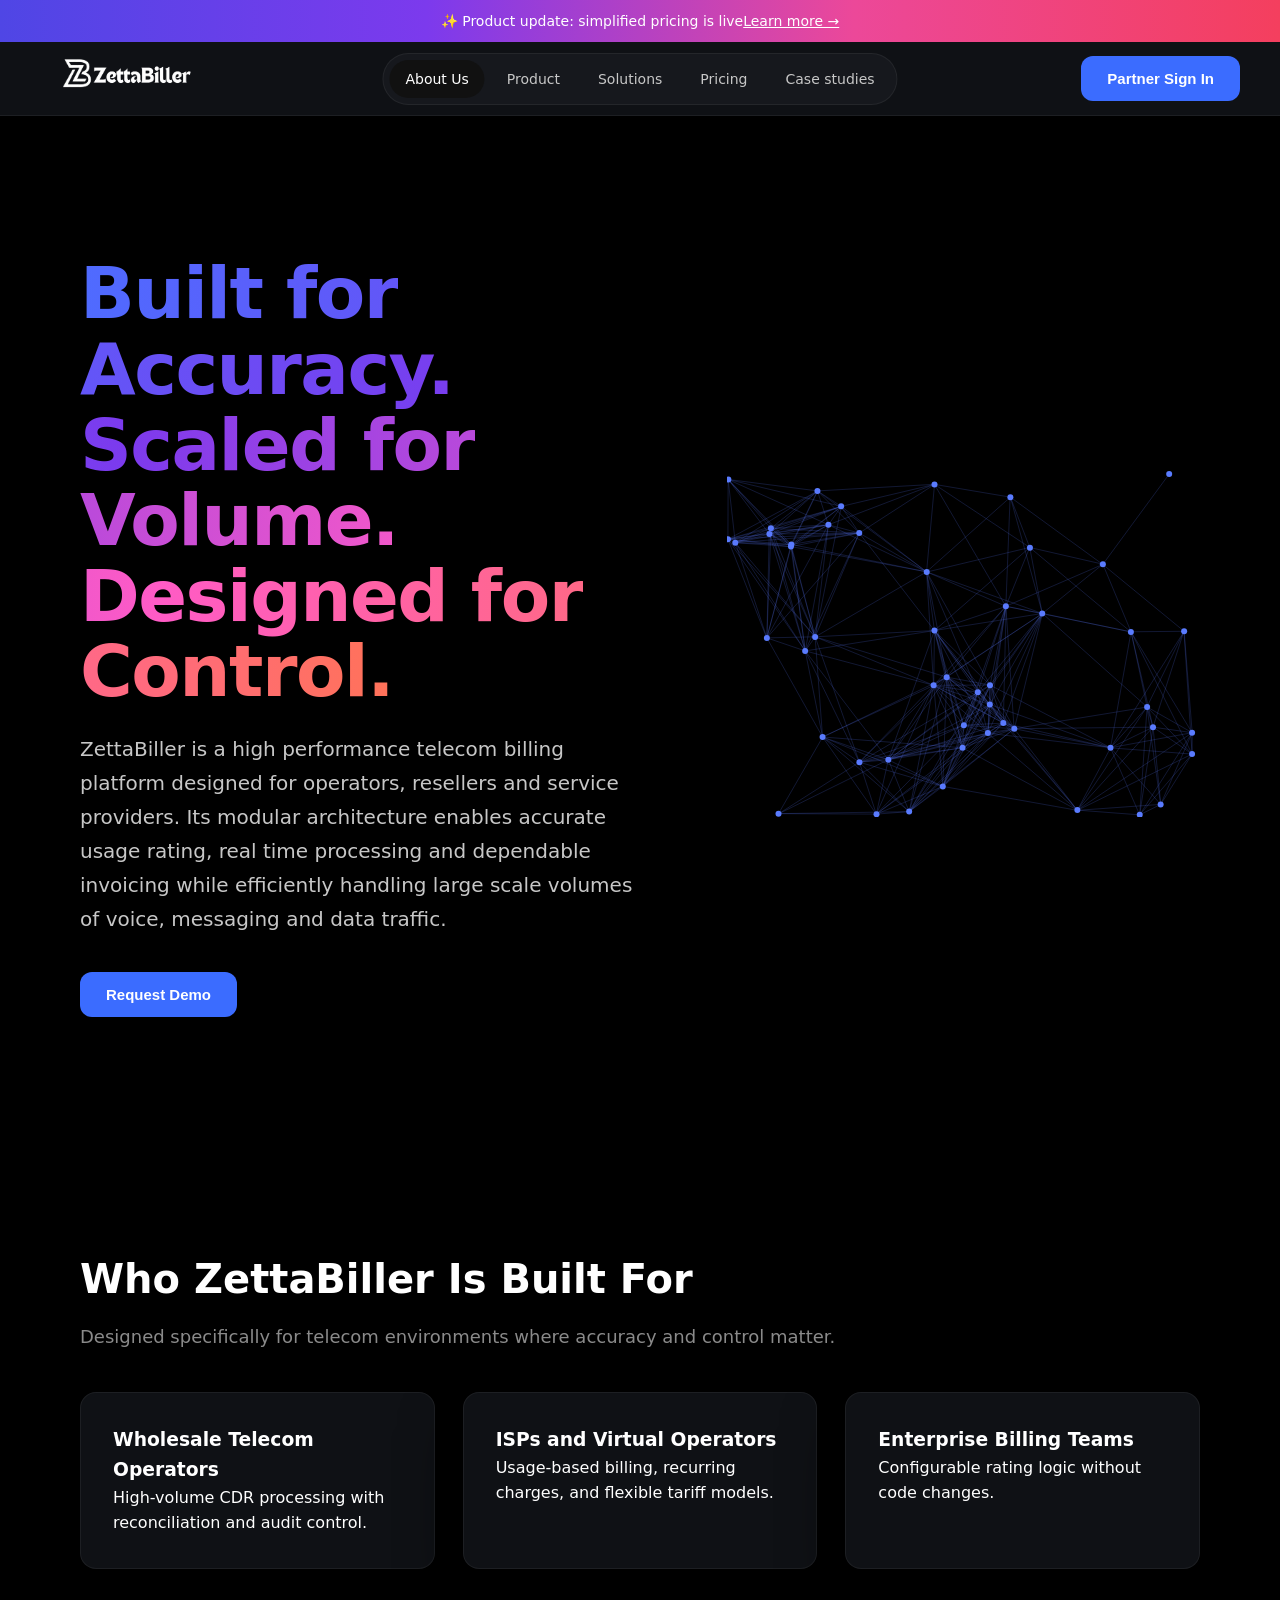
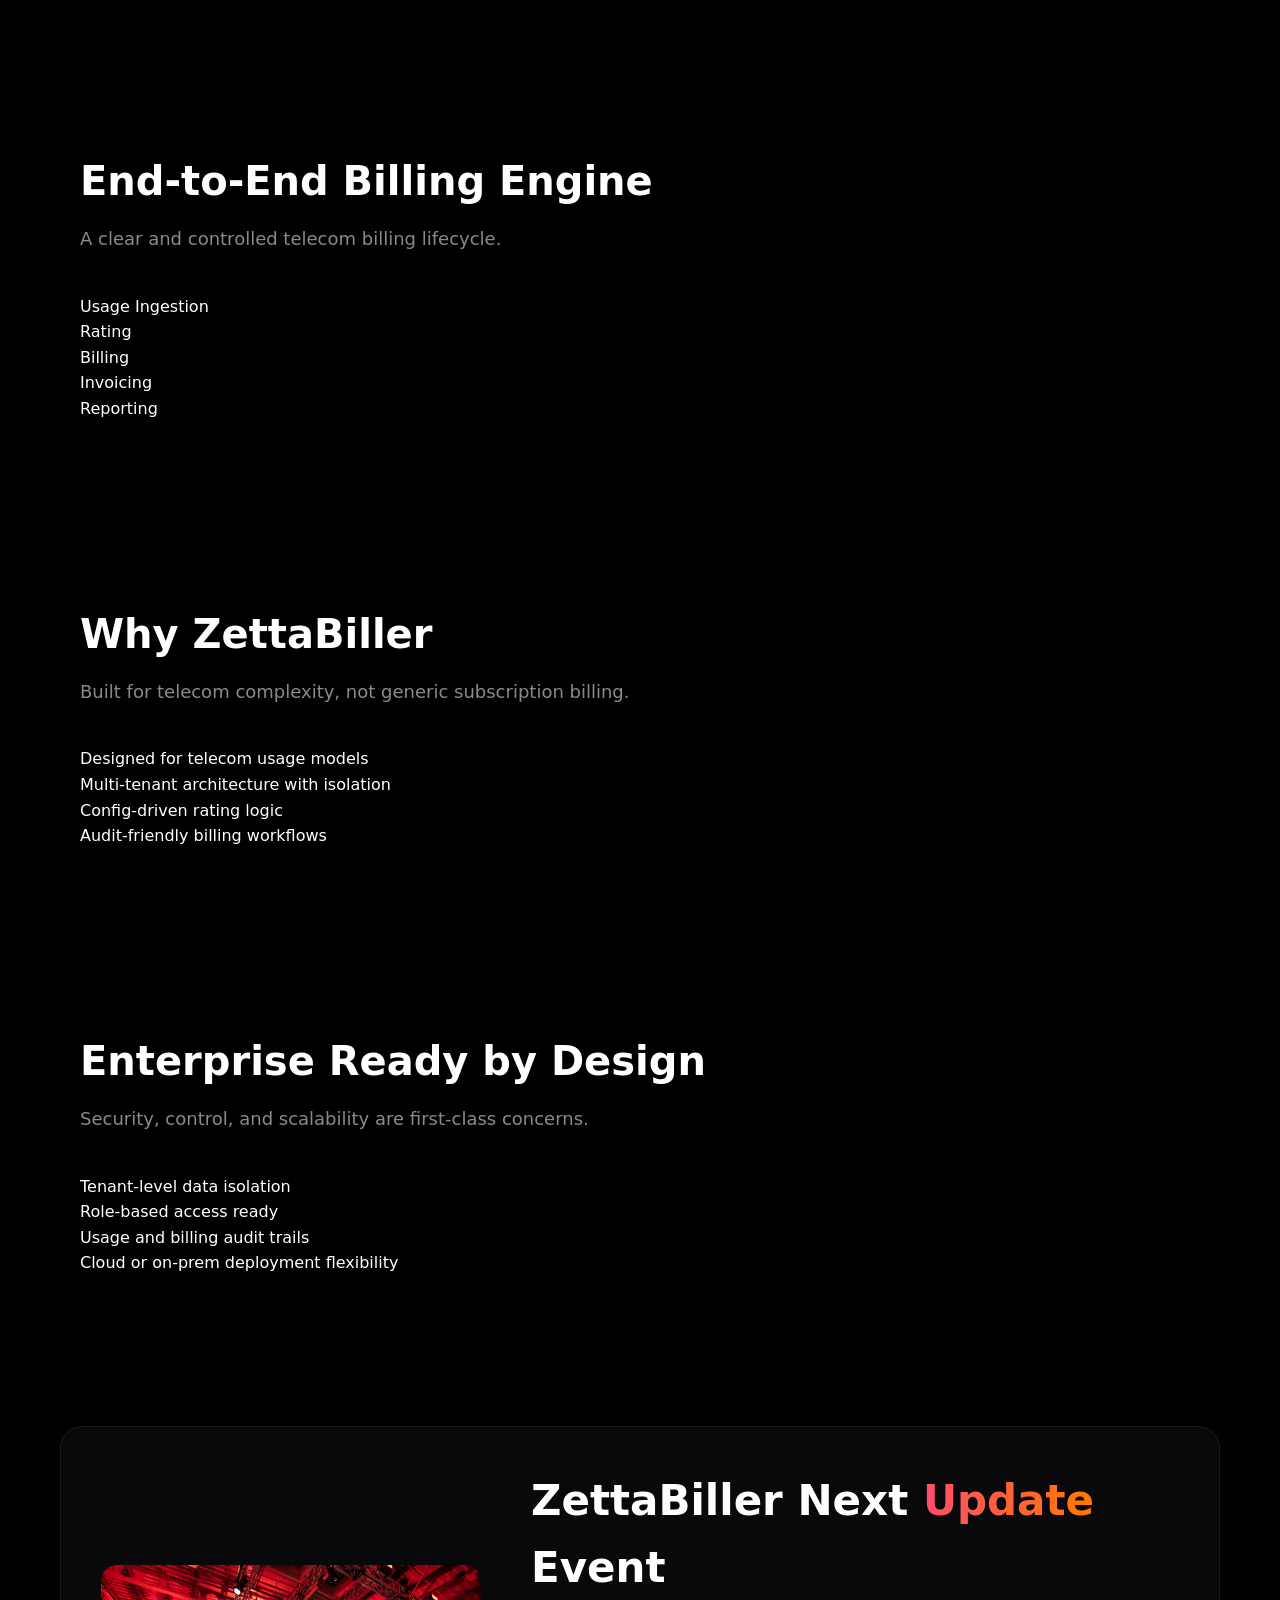
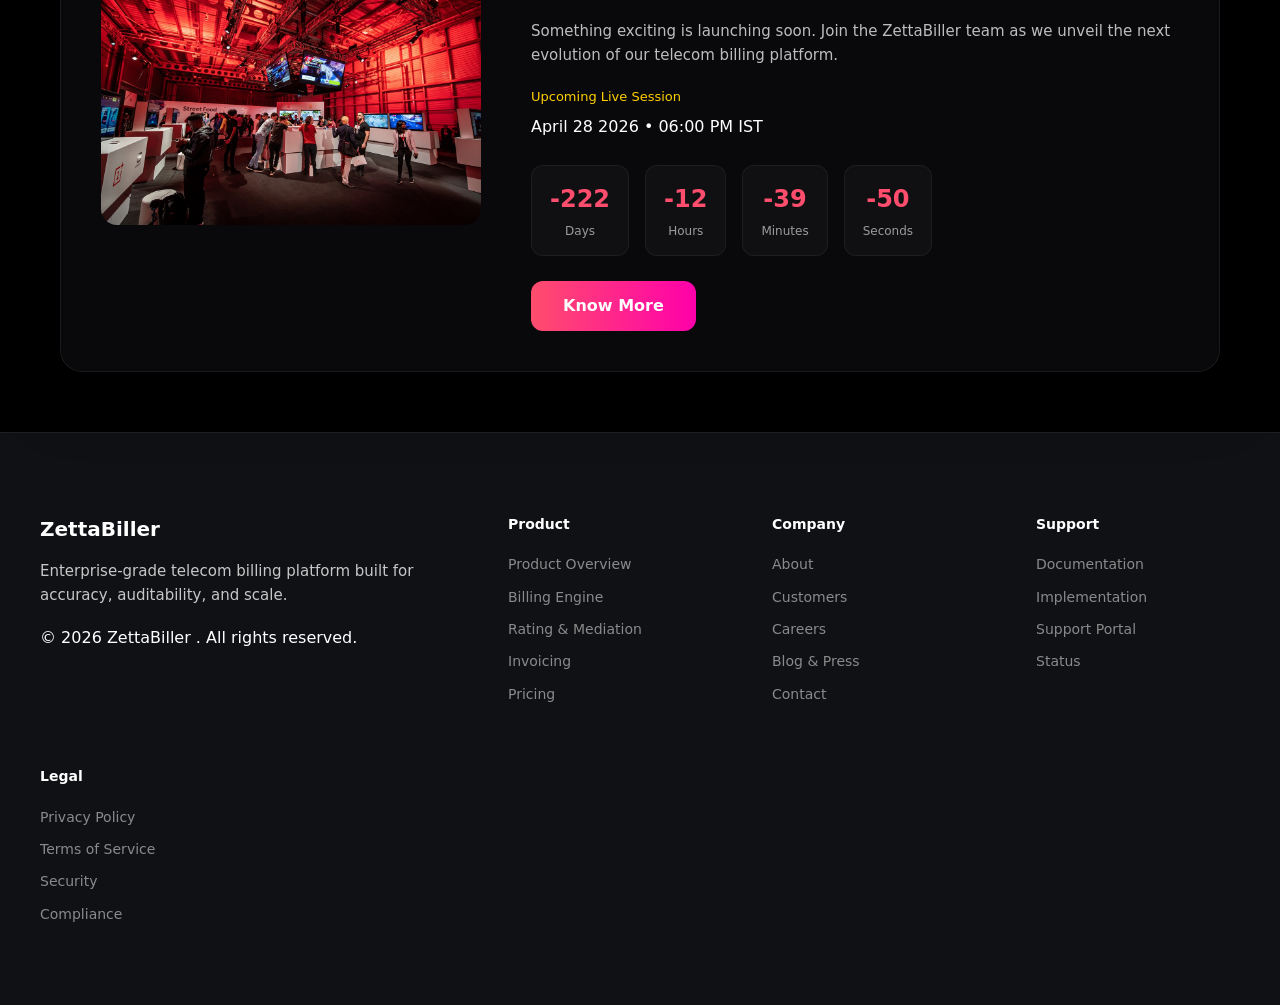
==== commit 221dccce: "v.09" ====
--- a/index.html
+++ b/index.html
@@ -3,7 +3,7 @@
 <head>
   <meta charset=utf-8>
   <meta name=viewport content="width=device-width, initial-scale=1.0">
-  <title>ZettaBiller | Your Biling Engine.</title>
+  <title>ZettaBiller | Real Time Billing Engine.</title>
 
   <link rel=stylesheet href="assets/css/style.css">
 </head>
@@ -15,52 +15,164 @@
   <span>✨ Product update: simplified pricing is live</span>
   <a href="#">Learn more →</a>
 </div>
-
+<div class="top-accent"></div>
+<!-- Logo -->
 <header class="site-header">
-  <div class="header-left">
-    <span class="logo">ZettaBiller</span>
-  </div>
-
-  <!-- Perfectly centered navigation -->
-  <nav class="header-nav">
-    <a class="nav-item active" href="#">Product</a>
-    <a class="nav-item" href="#">Solutions</a>
-    <a class="nav-item" href="#">Pricing</a>
-    <a class="nav-item" href="#">Customers</a>
-    <a class="nav-item" href="#">Contact</a>
-  </nav>
-
-  <div class="header-actions">
+<div class="header-left">
+<img 
+src="assets/images/logo.png"
+alt="ZettaBiller Logo"
+class="site-logo">
+</div>
+
+<!-- HEADER -->
+<nav class="header-nav">
+  <a class="nav-item active" href="#">About Us</a>
+  <a class="nav-item" href="#">Product</a>
+  <a class="nav-item" href="#">Solutions</a>
+  <a class="nav-item" href="#">Pricing</a>
+  <a class="nav-item" href="#">Case studies</a>
+</nav>
+
+<div class="header-actions">
   <button class="primary-btn" id="openSignIn">
-  Partner Sign In
+    Partner Sign In
+  </button>
+</div>
+
+</header>
+
+<!-- PARTNER MODAL -->
+<div class="modal" id="signInModal">
+
+  <div class="modal-surface">
+
+    <button class="modal-close" id="closeSignIn">✕</button>
+
+    <h1 class="modal-title">ZettaBiller Partner Access</h1>
+    <p class="modal-sub">Continue to your ZettaBiller workspace</p>
+
+    <div class="workspace-input">
+      <input
+        type="text"
+        id="companyInput"
+        placeholder="yourcompany"
+        autocomplete="off"
+      />
+      <span>.zettabiller.com</span>
+    </div>
+
+    <button id="continueBtn" class="continue-btn">
+      Continue
+    </button>
+
+    <div id="redirectMsg" class="redirect-msg"></div>
+
+    <div class="browser-note" id="browserNote"></div>
+
+  </div>
+
+</div>
+
+<!-- HERO SECTION -->
+
+<section class="hero">
+
+<div class="hero-inner">
+
+<div class="hero-copy">
+
+<h1>
+  <span>Built for Accuracy. Scaled for Volume. Designed for Control.</span>
+</h1>
+
+<p> ZettaBiller is a high performance telecom billing platform designed for operators, resellers and service providers.
+   Its modular architecture enables accurate usage rating, real time processing and dependable invoicing while efficiently
+   handling large scale volumes of voice, messaging and data traffic. </p>
+<div class="hero-actions">
+<button class="primary-btn" id="openDemo">
+Request Demo
 </button>
 </div>
-</header>
-
-<section class=page-title>
-  <h1>Welcome to ZettaBiller</h1>
-  <p>Enterprise telecom billing, built with precision.</p>
-</section>
-
-<section class=hero>
-  <div class="hero-copy">
-  <h1>
-    Telecom billing built for<br>
-    <span>accuracy at scale</span>
-  </h1>
-
-  <p>
-    ZettaBiller is a modular B2B telecom billing platform designed for
-    high-volume usage rating, reconciliation, and audit-ready invoicing.
-  </p>
-
-  <div class="hero-actions">
-    <button class="primary-btn">Request Demo</button>
-    <button class="secondary-btn" id="openSignInAlt">Partner Sign In</button>
-  </div>
-</div>
-  <div class=hero-visual></div>
-</section>
+
+</div>
+
+<div class="hero-visual">
+<canvas id="engine-canvas"></canvas>
+</div>
+
+</div>
+
+</section>
+
+<!-- REQUEST DEMO MODAL -->
+
+<div id="demoModal" class="zb-demo-modal">
+
+<div class="zb-demo-card">
+
+<div class="zb-demo-header">
+<h2>Request a Demo</h2>
+<span id="closeDemo" class="zb-demo-close">✕</span>
+</div>
+
+<form id="demoForm" class="zb-demo-form">
+
+<div class="zb-grid">
+<input type="text" placeholder="First Name" required>
+<input type="text" placeholder="Last Name" required>
+</div>
+
+<div class="zb-grid">
+
+<div class="zb-phone">
+
+<select class="zb-country">
+<option value="+1">+1</option>
+<option value="+44">+44</option>
+<option value="+91" selected>+91</option>
+<option value="+971">+971</option>
+</select>
+
+<input type="tel" placeholder="Mobile Number" required>
+
+</div>
+
+<input type="email" placeholder="Work Email" required>
+
+</div>
+
+<input class="zb-company" type="text" placeholder="Company Name">
+
+<div class="zb-consent">
+<input type="checkbox" required>
+<p>
+By submitting this request you agree that ZettaBiller may contact you via phone,
+SMS or email regarding your demo request.
+</p>
+</div>
+
+<button type="submit" class="zb-submit">
+Submit Demo Request
+</button>
+
+</form>
+
+<div id="demoSuccess" class="zb-success">
+
+<div class="zb-check">✓</div>
+
+<h3>Request Submitted</h3>
+
+<p class="zb-note">
+Our team will contact you shortly to schedule your demo.
+</p>
+
+</div>
+
+</div>
+
+</div>
 
 <!-- WHO IT IS FOR -->
 <section>
@@ -131,16 +243,72 @@
   </div>
 </section>
 
-<!-- SALES CTA -->
-<section>
-  <div class=cta>
-    <h2>Talk to Us About Your Billing Requirements</h2>
-    <p class=section-sub>
-      ZettaBiller is sold via direct engagement to ensure the right fit.
-    </p>
-    <button class=primary-btn>Contact Sales</button>
-  </div>
-</section>
+<!-- ZETTA ENGINE SECTION -------------->
+<section class="event-section">
+
+<div class="event-card">
+
+<div class="event-grid">
+
+<div class="event-image">
+<img src="assets/images/event.jpg" alt="event">
+</div>
+
+<div class="event-content">
+
+<h2 class="event-title">
+ZettaBiller Next <span class="rgb-apple">Update</span> Event
+</h2>
+
+<p class="event-desc">
+Something exciting is launching soon. Join the ZettaBiller team as we unveil the next evolution of our telecom billing platform.
+</p>
+
+<div class="event-label">
+Upcoming Live Session
+</div>
+
+<div class="calendar">
+April 28 2026 • 06:00 PM IST
+</div>
+
+<div class="countdown">
+
+<div class="time">
+<span id="days">53</span>
+<p>Days</p>
+</div>
+
+<div class="time">
+<span id="hours">16</span>
+<p>Hours</p>
+</div>
+
+<div class="time">
+<span id="minutes">50</span>
+<p>Minutes</p>
+</div>
+
+<div class="time">
+<span id="seconds">56</span>
+<p>Seconds</p>
+</div>
+
+</div>
+
+<a class="event-btn" href="#">
+Know More
+</a>
+
+</div>
+
+</div>
+
+</div>
+
+</section>
+
+  <!-- Footer / Description -->
 
 <footer class="site-footer">
   <div class="footer-inner">
@@ -194,56 +362,9 @@
       <a href="#">Security</a>
       <a href="#">Compliance</a>
     </div>
+
   </div>
 </footer>
- <!-- PARTNER ACCESS MODAL -->
-<div class="modal" id="signInModal">
-  <div class="modal-box premium">
-
-    <!-- Header -->
-    <div class="modal-header branded">
-      <h3>
-        <span class="header-emoji">🤝</span>
-        PARTNER ACCESS
-      </h3>
-      <p>Continue to your ZettaBiller workspace</p>
-    </div>
-
-    <!-- Illustration slot -->
-    <div class="brand-image">
-      <!-- IMAGE AUTO LOADS FROM CSS BACKGROUND -->
-    </div>
-
-    <!-- Workspace -->
-    <div class="form-group workspace-group">
-      <label>Company Workspace</label>
-
-      <div class="company-row">
-        <input
-          type="text"
-          id="companyInput"
-          placeholder="yourcompany"
-          autocomplete="off"
-        />
-        <span class="domain-suffix">.zettabiller.com</span>
-      </div>
-
-      <button
-        type="button"
-        class="primary-btn full"
-        id="continueBtn"
-      >
-        Continue to Workspace
-      </button>
-
-      <small class="form-hint">
-        Or open directly:
-        <strong>yourcompany.zettabiller.com</strong>
-      </small>
-    </div>
-
-  </div>
-</div>
+
+
 <script src="assets/js/main.js"></script>
-</body>
-</html>
--- a/assets/css/style.css
+++ b/assets/css/style.css
@@ -1,982 +1,1078 @@
+/* =====================================================
+   ZETTABILLER DARK THEME DESIGN SYSTEM
+===================================================== */
+
+:root{
+
+/* Brand */
+
+--color-primary:#3b6cff;
+--color-primary-hover:#2f55e5;
+
+/* Backgrounds */
+
+--bg-page:#000000;
+--bg-surface:#0f1115;
+--bg-soft:#16181d;
+
+/* Text */
+
+--text-heading:#ffffff;
+--text-body:#c7c7c7;
+--text-muted:#8a8a8a;
+
+/* Borders */
+
+--border-light:rgba(255,255,255,0.06);
+--border-default:rgba(255,255,255,0.12);
+
+/* Radius */
+
+--radius-sm:10px;
+--radius-md:16px;
+--radius-lg:24px;
+
+/* Shadow */
+
+--shadow-soft:0 30px 60px rgba(0,0,0,0.7);
+
+}
+
+
+/* =====================================================
+RESET
+===================================================== */
+
+*{
+box-sizing:border-box;
+margin:0;
+padding:0;
+}
+
+body{
+
+font-family:-apple-system,BlinkMacSystemFont,"SF Pro Text",system-ui,sans-serif;
+
+background:var(--bg-page);
+color:var(--text-body);
+
+line-height:1.6;
+
+-webkit-font-smoothing:antialiased;
+}
+
+a{
+text-decoration:none;
+color:inherit;
+}
+
+
+/* =====================================================
+ANNOUNCEMENT BAR
+===================================================== */
+
+.announcement-bar{
+
+display:flex;
+align-items:center;
+justify-content:center;
+
+padding:10px 16px;
+
+font-size:14px;
+
+background:linear-gradient(
+90deg,
+#4f46e5,
+#7c3aed,
+#ec4899,
+#f43f5e
+);
+
+color:#ffffff;
+
+}
+
+.announcement-bar a{
+text-decoration:underline;
+font-weight:500;
+}
+
+
+/* =====================================================
+HEADER
+===================================================== */
+
+.site-header{
+
+position:sticky;
+top:0;
+
+z-index:100;
+
+display:flex;
+align-items:center;
+justify-content:space-between;
+
+height:74px;
+padding:0 40px;
+
+background:var(--bg-surface);
+border-bottom:1px solid var(--border-light);
+
+}
+
+/* Logo */
+
+.site-logo{
+height: 50px;
+filter:invert(1);
+}
+
+/* =====================================================
+NAVIGATION
+===================================================== */
+
+.header-nav{
+
+position:absolute;
+left:50%;
+transform:translateX(-50%);
+
+display:flex;
+gap:6px;
+
+padding:6px;
+
+background:var(--bg-soft);
+border-radius:999px;
+
+border:1px solid var(--border-light);
+
+}
+
+.nav-item{
+
+padding:8px 16px;
+
+font-size:14px;
+color:var(--text-body);
+
+border-radius:999px;
+
+transition:.2s ease;
+
+}
+
+.nav-item:hover{
+color:var(--text-heading);
+}
+
+.nav-item.active{
+
+background:#111;
+color:#fff;
+
+}
+
+
+/* =====================================================
+HEADER ACTIONS
+===================================================== */
+
+.header-actions{
+display:flex;
+gap:12px;
+}
+
+.partner-btn{
+
+padding:10px 18px;
+
+background:var(--color-primary);
+color:#fff;
+
+border-radius:12px;
+
+font-size:14px;
+font-weight:600;
+
+border:none;
+cursor:pointer;
+
+transition:.2s;
+}
+
+.partner-btn:hover{
+background:var(--color-primary-hover);
+}
+
+/* =====================================================
+PARTNER SIGN IN MODAL
+===================================================== */
+.modal{
+position:fixed;
+top:0;
+left:0;
+width:100%;
+height:100%;
+display:none;
+align-items:center;
+justify-content:center;
+background:rgba(0,0,0,.65);
+backdrop-filter:blur(8px);
+}
+
+.modal-surface{
+position:relative;
+width:460px;
+max-width:92%;
+padding:44px;
+border-radius:22px;
+background:#0f1115;
+border:1px solid rgba(255,255,255,.08);
+box-shadow:0 40px 90px rgba(0,0,0,.7);
+text-align:center;
+color:#fff;
+}
+
+.modal-close{
+position:absolute;
+top:18px;
+right:18px;
+background:none;
+border:none;
+color:#9ca3af;
+font-size:18px;
+cursor:pointer;
+}
+
+.modal-close:hover{
+color:#fff;
+}
+
+.modal-title{
+font-size:28px;
+font-weight:600;
+margin-bottom:6px;
+}
+
+.modal-sub{
+font-size:15px;
+color:#9ca3af;
+margin-bottom:26px;
+}
+
+.workspace-input{
+display:flex;
+align-items:center;
+background:#1b1d23;
+border-radius:14px;
+padding:14px 16px;
+margin-bottom:26px;
+}
+
+.workspace-input input{
+flex:1;
+background:transparent;
+border:none;
+color:#fff;
+outline:none;
+font-size:15px;
+}
+
+.workspace-input span{
+color:#8a8a8a;
+font-size:14px;
+}
+
+.continue-btn{
+width:100%;
+padding:14px 0;
+border:none;
+border-radius:14px;
+background:#3b6cff;
+color:#fff;
+font-weight:600;
+font-size:15px;
+cursor:pointer;
+transition:.2s;
+}
+
+.continue-btn:hover{
+background:#2f55e5;
+}
+
+.redirect-msg{
+margin-top:14px;
+font-size:14px;
+color:#9ca3af;
+}
+
+.browser-note{
+margin-top:18px;
+font-size:13px;
+color:#8a8a8a;
+}
+
+/* =====================================================
+HERO
+===================================================== */
+
+.hero{
+
+padding:140px 0;
+
+}
+
+.hero-inner{
+
+max-width:1200px;
+margin:auto;
+
+display:grid;
+grid-template-columns:1.2fr 1fr;
+
+gap:80px;
+
+padding:0 40px;
+
+align-items:center;
+
+}
+
+.hero-copy{
+max-width:640px;
+}
+
+/* Headline */
+
+.hero h1{
+
+font-size:72px;
+line-height:1.05;
+letter-spacing:-1.5px;
+
+color:var(--text-heading);
+
+margin-bottom:22px;
+
+}
+
+/* Gradient Highlight */
+
+.hero span{
+
+background:linear-gradient(
+90deg,
+#4f6bff,
+#7c3aed,
+#ff5bc6,
+#ff7259
+);
+
+-webkit-background-clip:text;
+-webkit-text-fill-color:transparent;
+
+}
+
+/* Hero Paragraph */
+
+.hero p{
+
+font-size:20px;
+line-height:1.7;
+
+color:var(--text-body);
+
+margin-bottom:36px;
+
+max-width:560px;
+
+}
+
+/* Button */
+
+.primary-btn{
+
+padding:14px 26px;
+
+background:var(--color-primary);
+color:#ffffff;
+
+border-radius:12px;
+
+border:none;
+
+font-weight:600;
+font-size:15px;
+
+cursor:pointer;
+
+transition:.2s;
+
+}
+
+.primary-btn:hover{
+background:var(--color-primary-hover);
+}
+
+/* ===== CONSENT BLOCK ===== */
+
+.zb-consent{
+display:flex;
+align-items:flex-start;
+gap:10px;
+
+font-size:13px;
+color:#9ca3af;
+line-height:1.5;
+margin-top:6px;
+}
+
+/* SMALL CUSTOM CHECKBOX */
+
+.zb-consent input[type="checkbox"]{
+
+width:16px;
+height:16px;
+
+margin-top:2px;
+
+cursor:pointer;
+
+accent-color:#3b6cff;
+
+}
+/* =====================================================
+HERO VISUAL
+===================================================== */
+
+.hero-visual{
+
+display:flex;
+align-items:center;
+justify-content:center;
+
+height:360px;
+
+}
+
+#engine-canvas{
+
+width:100%;
+height:360px;
+
+background:transparent;
+
+}
+
 /* =========================================================
-   ZETTABILLER – ULTRA PREMIUM DESIGN SYSTEM
-   ========================================================= */
-
-/* ---------- THEME VARIABLES ---------- */
-
-:root {
-  --primary: #3b6cff;
-
-  --dark-bg: #0a0d17;
-  --dark-bg-soft: #11162a;
-  --dark-text: #f4f6fb;
-  --dark-muted: #aab0d6;
-  --dark-card: rgba(255,255,255,0.04);
-  --dark-border: rgba(255,255,255,0.12);
-
-  --light-bg: #f6f7fb;
-  --light-bg-soft: #ffffff;
-  --light-text: #0c0f1a;
-  --light-muted: #4b516a;
-  --light-card: rgba(0,0,0,0.04);
-  --light-border: rgba(0,0,0,0.08);
-
-  --radius-sm: 12px;
-  --radius-md: 18px;
-  --radius-lg: 28px;
-}
-
-/* ---------- BASE RESET ---------- */
-
-* {
-  box-sizing: border-box;
-  margin: 0;
-  padding: 0;
-  font-family: -apple-system, BlinkMacSystemFont, system-ui, sans-serif;
-}
-
-html {
-  scroll-behavior: smooth;
-}
-
-body {
-  min-height: 100vh;
-  line-height: 1.6;
-  background: var(--dark-bg);
-  color: var(--dark-text);
-}
-
-/* ---------- LIGHT MODE ---------- */
-
-body.light {
-  background:
-    radial-gradient(1200px 600px at 10% -10%, rgba(59,108,255,0.18), transparent 55%),
-    radial-gradient(800px 500px at 90% 10%, rgba(160,180,255,0.18), transparent 60%),
-    linear-gradient(180deg, var(--light-bg), var(--light-bg-soft));
-  color: var(--light-text);
-}
-
-/* ---------- DARK MODE ---------- */
-
-body:not(.light) {
-  background:
-    radial-gradient(1200px 600px at 10% -10%, rgba(59,108,255,0.18), transparent 55%),
-    radial-gradient(800px 500px at 90% 10%, rgba(120,140,255,0.15), transparent 60%),
-    linear-gradient(180deg, var(--dark-bg), var(--dark-bg-soft));
-}
-
-/* ---------- TYPOGRAPHY ---------- */
-
-h1, h2, h3 {
-  letter-spacing: -0.4px;
-}
-
-h1 {
-  font-size: 48px;
-  line-height: 1.15;
-}
-
-h2 {
-  font-size: 40px;
-}
-
-h3 {
-  font-size: 20px;
-}
-
-p {
-  font-size: 16px;
-  max-width: 720px;
-}
-
-body.light p {
-  color: var(--light-muted);
-}
-
-body:not(.light) p {
-  color: var(--dark-muted);
-}
-
-/* ---------- LINKS ---------- */
-
-a {
-  color: inherit;
-  text-decoration: none;
-}
-
-/* ---------- HEADER ---------- */
-
-header {
-  position: sticky;
-  top: 0;
-  z-index: 50;
-  padding: 24px 56px;
-  display: flex;
-  justify-content: space-between;
-  align-items: center;
-  backdrop-filter: blur(16px);
-  -webkit-backdrop-filter: blur(16px);
-  background: rgba(10,13,23,0.65);
-  border-bottom: 1px solid var(--dark-border);
-}
-
-body.light header {
-  background: rgba(255,255,255,0.75);
-  border-bottom: 1px solid var(--light-border);
-}
-
-.logo {
-  font-size: 22px;
-  font-weight: 700;
-}
-
-/* ---------- HEADER ACTIONS ---------- */
-
-.header-actions {
-  display: flex;
-  gap: 14px;
-}
-
-.signin-btn,
-.theme-toggle {
-  padding: 10px 18px;
-  border-radius: var(--radius-sm);
-  background: transparent;
-  cursor: pointer;
-  font-size: 15px;
-  transition: all 0.25s ease;
-}
-
-body:not(.light) .signin-btn,
-body:not(.light) .theme-toggle {
-  border: 1px solid var(--dark-border);
-  color: var(--dark-text);
-}
-
-body.light .signin-btn,
-body.light .theme-toggle {
-  border: 1px solid var(--light-border);
-  color: var(--light-text);
-}
-
-.signin-btn:hover,
-.theme-toggle:hover {
-  transform: translateY(-1px);
-}
-
-/* ---------- PAGE TITLE ---------- */
-
-.page-title {
-  padding: 120px 24px 80px;
-  text-align: center;
-}
-
-.page-title h1 {
-  margin-bottom: 14px;
-}
-
-/* ---------- HERO ---------- */
-
-.hero {
-  max-width: 1200px;
-  margin: 0 auto;
-  padding: 120px 48px;
-  display: grid;
-  grid-template-columns: 1.2fr 1fr;
-  gap: 64px;
-  align-items: center;
-}
-
-.hero-actions {
-  display: flex;
-  gap: 16px;
-  margin-top: 36px;
-}
-
-.hero-visual {
-  height: 380px;
-  border-radius: var(--radius-lg);
-  background:
-    radial-gradient(circle at 20% 20%, rgba(59,108,255,0.45), transparent 45%),
-    radial-gradient(circle at 80% 30%, rgba(150,180,255,0.35), transparent 50%);
-  box-shadow:
-    0 60px 140px rgba(0,0,0,0.6),
-    inset 0 0 80px rgba(255,255,255,0.05);
-}
-
-/* ---------- BUTTONS ---------- */
-
-.primary-btn {
-  padding: 16px 32px;
-  border-radius: var(--radius-md);
-  background: linear-gradient(135deg, #3b6cff, #6f8cff);
-  color: white;
-  border: none;
-  font-weight: 600;
-  cursor: pointer;
-  box-shadow: 0 24px 60px rgba(59,108,255,0.45);
-  transition: transform 0.25s ease;
-}
-
-.primary-btn:hover {
-  transform: translateY(-2px);
-}
-
-.secondary-btn {
-  padding: 16px 32px;
-  border-radius: var(--radius-md);
-  background: transparent;
-  cursor: pointer;
-}
-
-body:not(.light) .secondary-btn {
-  border: 1px solid var(--dark-border);
-  color: var(--dark-text);
-}
-
-body.light .secondary-btn {
-  border: 1px solid var(--light-border);
-  color: var(--light-text);
-}
-
-/* ---------- SECTIONS ---------- */
-
-section {
-  max-width: 1200px;
-  margin: 0 auto;
-  padding: 120px 48px;
-}
-
-.section-title {
-  margin-bottom: 16px;
-}
-
-.section-sub {
-  margin-bottom: 72px;
-}
-
-/* ---------- CARDS ---------- */
-
-.card-grid {
-  display: grid;
-  grid-template-columns: repeat(3, 1fr);
-  gap: 36px;
-}
-
-.card {
-  padding: 40px;
-  border-radius: var(--radius-md);
-  transition: transform 0.3s ease, box-shadow 0.3s ease;
-}
-
-body:not(.light) .card {
-  background: var(--dark-card);
-  border: 1px solid var(--dark-border);
-}
-
-body.light .card {
-  background: var(--light-bg-soft);
-  border: 1px solid var(--light-border);
-  box-shadow: 0 40px 80px rgba(0,0,0,0.08);
-}
-
-.card:hover {
-  transform: translateY(-6px);
-}
-
-/* ---------- FLOW ---------- */
-
-.flow {
-  display: flex;
-  gap: 28px;
-  flex-wrap: wrap;
-}
-
-.flow-step {
-  flex: 1;
-  min-width: 180px;
-  padding: 28px;
-  border-radius: var(--radius-md);
-  text-align: center;
-}
-
-body:not(.light) .flow-step {
-  background: var(--dark-card);
-  border: 1px solid var(--dark-border);
-}
-
-body.light .flow-step {
-  background: var(--light-bg-soft);
-  border: 1px solid var(--light-border);
-}
-
-/* ---------- CHECKLIST ---------- */
-
-.checklist {
-  display: grid;
-  grid-template-columns: repeat(2, 1fr);
-  gap: 28px;
-}
-
-.check {
-  padding: 26px 30px;
-  border-radius: var(--radius-md);
-}
-
-body:not(.light) .check {
-  background: var(--dark-card);
-  border: 1px solid var(--dark-border);
-}
-
-body.light .check {
-  background: var(--light-bg-soft);
-  border: 1px solid var(--light-border);
-}
-
-/* ---------- CTA ---------- */
-
-.cta {
-  padding: 100px 72px;
-  border-radius: 36px;
-  text-align: center;
-  background:
-    radial-gradient(circle at top, rgba(59,108,255,0.35), transparent 60%);
-}
-
-body:not(.light) .cta {
-  background:
-    radial-gradient(circle at top, rgba(59,108,255,0.35), transparent 60%),
-    linear-gradient(180deg, var(--dark-bg-soft), var(--dark-bg));
-  border: 1px solid var(--dark-border);
-}
-
-body.light .cta {
-  background:
-    radial-gradient(circle at top, rgba(59,108,255,0.25), transparent 60%),
-    linear-gradient(180deg, #ffffff, #f0f2fa);
-  border: 1px solid var(--light-border);
-}
-
-/* ---------- FOOTER ---------- */
-
-/* ================================
-   FOOTER – ENTERPRISE TELECOM
-================================ */
-
-.site-footer {
-  margin-top: 160px;
-  padding: 80px 48px;
-  border-top: 1px solid rgba(255,255,255,0.12);
-  background: transparent;
-}
-
-body.light .site-footer {
-  border-top: 1px solid rgba(0,0,0,0.08);
-}
-
-.footer-inner {
-  max-width: 1300px;
-  margin: 0 auto;
-  display: grid;
-  grid-template-columns: 2fr repeat(4, 1fr);
-  gap: 48px;
-}
-
-/* Brand block */
-
-.footer-brand {
-  max-width: 360px;
-}
-
-.footer-logo {
-  font-size: 22px;
-  font-weight: 700;
-  margin-bottom: 16px;
-}
-
-.footer-desc {
-  font-size: 15px;
-  line-height: 1.6;
-  margin-bottom: 24px;
-}
-
-.footer-copy {
-  font-size: 14px;
-  opacity: 0.6;
-}
-
-/* Columns */
-
-.footer-col h4 {
-  font-size: 14px;
-  font-weight: 600;
-  margin-bottom: 16px;
-  letter-spacing: 0.4px;
-  text-transform: uppercase;
-  opacity: 0.8;
-}
-
-.footer-col a {
-  display: block;
-  font-size: 15px;
-  margin-bottom: 10px;
-  opacity: 0.7;
-  transition: opacity 0.2s ease;
-}
-
-.footer-col a:hover {
-  opacity: 1;
-}
-
-/* Mobile */
-
-@media (max-width: 900px) {
-  .site-footer {
-    padding: 64px 24px;
-  }
-
-  .footer-inner {
-    grid-template-columns: 1fr;
-    gap: 40px;
-  }
-
-  .footer-brand {
-    max-width: 100%;
-  }
-}
-/* ---------- MODAL ---------- */
-
-.modal {
-  position: fixed;
-  inset: 0;
-  display: none;
-  align-items: center;
-  justify-content: center;
-  background: rgba(0,0,0,0.65);
-}
-
-.modal-box {
-  padding: 36px;
-  width: 100%;
-  max-width: 420px;
-  border-radius: var(--radius-md);
-}
-
-body:not(.light) .modal-box {
-  background: var(--dark-bg-soft);
-  border: 1px solid var(--dark-border);
-}
-
-body.light .modal-box {
-  background: #ffffff;
-  border: 1px solid var(--light-border);
-}
-
-/* ---------- RESPONSIVE ---------- */
-
-@media (max-width: 900px) {
-  h1 { font-size: 36px; }
-  h2 { font-size: 32px; }
-
-  .hero {
-    grid-template-columns: 1fr;
-    text-align: center;
-    padding: 80px 24px;
-  }
-
-  .card-grid {
-    grid-template-columns: 1fr;
-  }
-
-  .checklist {
-    grid-template-columns: 1fr;
-  }
-
-  section {
-    padding: 80px 24px;
-  }
-}/* ===== ULTRA PREMIUM HERO TYPOGRAPHY ===== */
-
-.hero {
-  min-height: 80vh;
-  align-items: center;
-}
-
-.hero-copy {
-  max-width: 880px;
-}
-
-.hero h1 {
-  font-size: 64px;
-  line-height: 1.05;
-  font-weight: 700;
-  margin-bottom: 28px;
-}
-
-.hero h1 span {
-  background: linear-gradient(135deg, #3b6cff, #7aa2ff);
-  -webkit-background-clip: text;
-  -webkit-text-fill-color: transparent;
-}
-
-.hero p {
-  font-size: 19px;
-  max-width: 640px;
-  margin-bottom: 44px;
-}
-
-/* Mobile */
-@media (max-width: 900px) {
-  .hero h1 {
-    font-size: 42px;
-  }
-
-  .hero-copy {
-    margin: 0 auto;
-    text-align: center;
-  }
-}
-/* ===== PREMIUM HEADER (OPTURA STYLE) ===== */
-
-.site-header {
-  position: sticky;
-  top: 0;
-  z-index: 100;
-  padding: 18px 0;
-  backdrop-filter: blur(18px);
-  -webkit-backdrop-filter: blur(18px);
-  background: rgba(10,13,23,0.65);
-}
-
-body.light .site-header {
-  background: rgba(255,255,255,0.75);
-}
-
-.header-inner {
-  max-width: 1300px;
-  margin: 0 auto;
-  padding: 0 32px;
-  display: grid;
-  grid-template-columns: auto 1fr auto;
-  align-items: center;
-}
-
-/* Logo */
-
-.logo {
-  font-size: 20px;
-  font-weight: 700;
-  letter-spacing: 0.3px;
-}
-
-/* Center navigation pill */
-
-.header-nav {
-  justify-self: center;
-  display: flex;
-  gap: 6px;
-  padding: 6px;
-  border-radius: 999px;
-  background: rgba(255,255,255,0.06);
-  border: 1px solid rgba(255,255,255,0.12);
-}
-
-body.light .header-nav {
-  background: rgba(0,0,0,0.04);
-  border-color: rgba(0,0,0,0.08);
-}
-
-.nav-item {
-  padding: 8px 16px;
-  border-radius: 999px;
-  font-size: 14px;
-  color: inherit;
-  opacity: 0.75;
-  transition: all 0.25s ease;
-}
-
-.nav-item:hover {
-  opacity: 1;
-  background: rgba(255,255,255,0.08);
-}
-
-body.light .nav-item:hover {
-  background: rgba(0,0,0,0.06);
-}
-
-.nav-item.active {
-  opacity: 1;
-  background: rgba(255,255,255,0.15);
-}
-
-body.light .nav-item.active {
-  background: rgba(0,0,0,0.08);
-}
-
-/* Right actions */
-
-.header-actions {
-  display: flex;
-  gap: 12px;
-}
-
-/* Mobile */
-
-@media (max-width: 900px) {
-  .header-nav {
-    display: none;
-  }
-}
-/* ================================
-   ANNOUNCEMENT BAR
-================================ */
-
-.announcement-bar {
-  display: flex;
-  justify-content: center;
-  gap: 12px;
-  padding: 10px 16px;
-  font-size: 14px;
-  color: white;
-  background: linear-gradient(90deg, #ff2db2, #7a2bff);
-}
-
-.announcement-bar a {
-  color: white;
-  font-weight: 500;
-  text-decoration: underline;
-}
-
-/* ================================
-   HEADER BASE
-================================ */
-
-.site-header {
-  position: sticky;
-  top: 0;
-  z-index: 100;
-  height: 80px;
-  display: flex;
-  align-items: center;
-  padding: 0 32px;
-  backdrop-filter: blur(18px);
-  -webkit-backdrop-filter: blur(18px);
-  background: rgba(255,255,255,0.75);
-  border-bottom: 1px solid rgba(0,0,0,0.08);
-}
-
-body:not(.light) .site-header {
-  background: rgba(10,13,23,0.75);
-  border-bottom: 1px solid rgba(255,255,255,0.12);
-}
-
-/* ================================
-   LEFT
-================================ */
-
-.header-left {
-  flex: 1;
-}
-
-.logo {
-  font-size: 22px;
-  font-weight: 700;
-}
-
-/* ================================
-   CENTER NAV (TRUE CENTER)
-================================ */
-
-.header-nav {
-  position: absolute;
-  left: 50%;
-  transform: translateX(-50%);
-  display: flex;
-  gap: 6px;
-  padding: 6px;
-  border-radius: 999px;
-  background: rgba(0,0,0,0.04);
-  border: 1px solid rgba(0,0,0,0.08);
-}
-
-body:not(.light) .header-nav {
-  background: rgba(255,255,255,0.06);
-  border-color: rgba(255,255,255,0.12);
-}
-
-.nav-item {
-  padding: 10px 18px;
-  border-radius: 999px;
-  font-size: 14px;
-  opacity: 0.75;
-  transition: all 0.2s ease;
-  white-space: nowrap;
-}
-
-.nav-item:hover {
-  opacity: 1;
-}
-
-.nav-item.active {
-  opacity: 1;
-  background: rgba(0,0,0,0.85);
-  color: white;
-}
-
-body:not(.light) .nav-item.active {
-  background: white;
-  color: black;
-}
-
-/* ================================
-   RIGHT ACTIONS
-================================ */
-
-.header-actions {
-  flex: 1;
-  display: flex;
-  justify-content: flex-end;
-  gap: 12px;
-}
-
-.icon-btn {
-  width: 42px;
-  height: 42px;
-  border-radius: 10px;
-  border: 1px solid rgba(0,0,0,0.2);
-  background: transparent;
-  cursor: pointer;
-  font-size: 16px;
-}
-
-body:not(.light) .icon-btn {
-  border-color: rgba(255,255,255,0.2);
-  color: white;
-}
-
-.primary-btn.small {
-  padding: 10px 18px;
-  border-radius: 999px;
-  font-size: 14px;
-}
-
-/* ================================
-   MOBILE
-================================ */
-
-@media (max-width: 900px) {
-  .header-nav {
-    display: none;
-  }
-
-  .announcement-bar {
-    font-size: 13px;
-    text-align: center;
-  }
-}
-/* Workspace row */
-.company-row {
-  display: grid;
-  grid-template-columns: 1fr auto;
-  gap: 12px;
-  align-items: center;
-}
-
-/* Input */
-.company-row input {
-  height: 46px;
-  padding: 0 14px;
-  border-radius: 14px;
-  background: rgba(255,255,255,0.06);
-  border: 1px solid rgba(255,255,255,0.12);
-  color: white;
-  font-size: 14px;
-}
-
-/* Domain suffix */
-.domain-suffix {
-  height: 46px;
-  padding: 0 14px;
-  display: flex;
-  align-items: center;
-  border-radius: 14px;
-  background: rgba(255,255,255,0.05);
-  border: 1px solid rgba(255,255,255,0.12);
-  font-size: 14px;
-  opacity: 0.8;
-}
-
-/* Continue button spacing */
-.primary-btn.full {
-  width: 100%;
-  height: 52px;
-  margin-top: 20px;
-  border-radius: 16px;
-  font-size: 15px;
-  font-weight: 600;
-}
-
-/* Helper text */
-.form-hint {
-  display: block;
-  margin-top: 12px;
-  font-size: 13px;
-  opacity: 0.7;
-}
-/* =====================================================
-   PARTNER ACCESS MODAL – FINAL, STABLE, PREMIUM
-   ===================================================== */
-
-/* Overlay */
-.modal {
-  position: fixed;
-  inset: 0;
-  z-index: 9999;
-  display: none; /* IMPORTANT: hidden by default */
-  align-items: center;
-  justify-content: center;
-  background: rgba(6, 10, 22, 0.75);
-  backdrop-filter: blur(10px);
-}
-
-/* Modal container */
-.modal-box.premium {
-  width: 100%;
-  max-width: 540px;
-  padding: 40px 44px 46px;
-  border-radius: 30px;
-  background: linear-gradient(
-    180deg,
-    rgba(20, 26, 50, 0.96),
-    rgba(12, 16, 32, 0.96)
-  );
-  border: 1px solid rgba(255,255,255,0.12);
-  box-shadow: 0 60px 160px rgba(0,0,0,0.75);
-}
-
-/* ================= HEADER ================= */
-
-.modal-header.branded {
-  text-align: center;
-  margin-bottom: 26px;
-}
-
-.modal-header h3 {
-  font-size: 16px;
-  font-weight: 700;
-  letter-spacing: 0.14em;
-  text-transform: uppercase;
-  margin-bottom: 8px;
-  color: #e6e9ff;
-  display: flex;
-  align-items: center;
-  justify-content: center;
-  gap: 10px;
-}
-
-.header-emoji {
-  font-size: 18px;
-}
-
-.modal-header p {
-  font-size: 14px;
-  opacity: 0.7;
-}
-
-/* ================= IMAGE SLOT ================= */
-
-.brand-image {
-  width: 100%;
-  height: 130px;
-  margin: 28px 0 34px;
-  border-radius: 20px;
-  background-image: url("/assets/images/partner-illustration.png");
-  background-size: contain;
-  background-repeat: no-repeat;
-  background-position: center;
-  background-color: rgba(255,255,255,0.04);
-  border: 1px dashed rgba(255,255,255,0.18);
-}
-
-/* ================= FORM ================= */
-
-.form-group {
-  margin-top: 10px;
-}
-
-.form-group label {
-  display: block;
-  font-size: 13px;
-  margin-bottom: 12px;
-  opacity: 0.8;
-}
-
-/* Workspace row */
-.company-row {
-  display: grid;
-  grid-template-columns: 1fr auto;
-  gap: 12px;
-}
-
-/* Input */
-.company-row input {
-  height: 50px;
-  padding: 0 18px;
-  border-radius: 16px;
-  background: rgba(255,255,255,0.06);
-  border: 1px solid rgba(255,255,255,0.14);
-  color: white;
-  font-size: 14px;
-}
-
-/* Domain suffix */
-.domain-suffix {
-  height: 50px;
-  padding: 0 18px;
-  display: flex;
-  align-items: center;
-  border-radius: 16px;
-  background: rgba(255,255,255,0.05);
-  border: 1px solid rgba(255,255,255,0.12);
-  font-size: 13px;
-  opacity: 0.85;
-  text-transform: lowercase;
-}
-
-/* ================= CTA BUTTON ================= */
-
-.primary-btn.full {
-  width: 100%;
-  height: 56px;
-  margin-top: 30px;
-  border-radius: 20px;
-  border: none;
-  font-size: 15px;
-  font-weight: 600;
-  color: white;
-  cursor: pointer;
-  background: linear-gradient(135deg, #5a7cff, #8b6cff);
-  box-shadow: 0 22px 60px rgba(90,124,255,0.5);
-  transition: transform 0.2s ease, box-shadow 0.2s ease;
-}
-
-.primary-btn.full:hover {
-  transform: translateY(-1px);
-  box-shadow: 0 26px 70px rgba(90,124,255,0.6);
-}
-
-/* ================= FOOTER HINT ================= */
-
-.form-hint {
-  display: block;
-  margin-top: 18px;
-  font-size: 12.5px;
-  opacity: 0.65;
-  text-align: center;
-}
-
-.form-hint strong {
-  font-weight: 600;
-  opacity: 0.9;
-  text-transform: lowercase;
+   ZETTABILLER DEMO MODAL
+========================================================= */
+
+/* ===== Modal Overlay ===== */
+
+.zb-demo-modal{
+position:fixed;
+inset:0;
+
+display:none;
+align-items:center;
+justify-content:center;
+
+background:rgba(0,0,0,.65);
+backdrop-filter:blur(8px);
+
+z-index:9999;
+}
+
+
+/* ===== Modal Card ===== */
+
+.zb-demo-card{
+
+width:640px;
+max-width:92%;
+
+padding:36px;
+
+background:#0f1115;
+
+border-radius:22px;
+border:1px solid rgba(255,255,255,.08);
+
+box-shadow:0 40px 90px rgba(0,0,0,.6);
+
+color:#ffffff;
+
+font-family:-apple-system,BlinkMacSystemFont,system-ui,sans-serif;
+
+}
+
+
+/* ===== Header ===== */
+
+.zb-demo-header{
+
+display:flex;
+align-items:center;
+justify-content:space-between;
+
+margin-bottom:26px;
+
+}
+
+.zb-demo-header h2{
+font-size:22px;
+font-weight:600;
+}
+
+.zb-demo-close{
+
+font-size:18px;
+cursor:pointer;
+
+opacity:.7;
+transition:.2s;
+
+}
+
+.zb-demo-close:hover{
+opacity:1;
+}
+
+
+/* ===== Form Layout ===== */
+
+.zb-demo-form{
+
+display:flex;
+flex-direction:column;
+
+gap:16px;
+
+}
+
+.zb-grid{
+
+display:grid;
+grid-template-columns:1fr 1fr;
+
+gap:14px;
+
+}
+
+
+/* ===== Inputs ===== */
+
+.zb-demo-form input{
+
+height:46px;
+width:100%;
+
+padding:0 14px;
+
+border-radius:12px;
+
+border:1px solid rgba(255,255,255,.08);
+background:#1b1d23;
+
+font-size:14px;
+color:#ffffff;
+
+outline:none;
+
+transition:border .2s ease;
+
+}
+
+.zb-demo-form input:focus{
+border-color:#3b6cff;
+}
+
+
+/* ===== Phone Field ===== */
+
+.zb-phone{
+
+display:flex;
+align-items:center;
+
+height:46px;
+
+background:#1b1d23;
+
+border-radius:12px;
+border:1px solid rgba(255,255,255,.08);
+
+overflow:hidden;
+
+}
+
+.zb-country{
+
+width:80px;
+
+padding-left:12px;
+
+border:none;
+background:#1b1d23;
+
+font-size:14px;
+color:#e5e7eb;
+
+outline:none;
+
+}
+
+.zb-phone input{
+
+flex:1;
+
+border:none;
+background:transparent;
+
+padding-left:12px;
+
+color:#ffffff;
+
+}
+
+/* ===== Submit Button ===== */
+
+.zb-submit{
+
+width:100%;
+height:50px;
+
+border:none;
+
+border-radius:14px;
+
+background:#3b6cff;
+
+color:#ffffff;
+
+font-size:15px;
+font-weight:600;
+
+cursor:pointer;
+
+transition:background .2s ease;
+
+}
+
+.zb-submit:hover{
+background:#2f55e5;
+}
+
+
+/* ===== Success State ===== */
+
+.zb-success{
+
+display:none;
+
+text-align:center;
+
+margin-top:20px;
+
+}
+
+.zb-check{
+
+width:60px;
+height:60px;
+
+margin:0 auto 14px;
+
+display:flex;
+align-items:center;
+justify-content:center;
+
+font-size:28px;
+
+border-radius:50%;
+
+background:#3b6cff;
+color:#ffffff;
+
+}
+/* =====================================================
+SECTION
+===================================================== */
+
+section{
+
+max-width:1200px;
+margin:auto;
+
+padding:90px 40px;
+
+}
+
+.section-title{
+
+font-size:40px;
+font-weight:600;
+
+color:var(--text-heading);
+
+margin-bottom:12px;
+
+}
+
+.section-sub{
+
+font-size:18px;
+color:var(--text-muted);
+
+margin-bottom:40px;
+
+}
+
+
+/* =====================================================
+CARDS
+===================================================== */
+
+.card-grid{
+
+display:grid;
+grid-template-columns:repeat(3,1fr);
+
+gap:28px;
+
+}
+
+.card{
+
+background:var(--bg-surface);
+
+border-radius:var(--radius-md);
+border:1px solid var(--border-light);
+
+padding:32px;
+
+box-shadow:var(--shadow-soft);
+
+transition:.2s;
+
+}
+
+.card:hover{
+transform:translateY(-4px);
+}
+
+
+/* =====================================================
+FOOTER
+===================================================== */
+
+.site-footer{
+
+background:var(--bg-surface);
+
+padding:80px 40px;
+
+border-top:1px solid var(--border-light);
+
+}
+
+.footer-inner{
+
+max-width:1200px;
+margin:auto;
+
+display:grid;
+grid-template-columns:2fr 1fr 1fr 1fr;
+
+gap:60px;
+
+}
+
+.footer-logo{
+
+font-size:20px;
+font-weight:700;
+
+color:var(--text-heading);
+
+margin-bottom:14px;
+
+}
+
+.footer-desc{
+
+font-size:15px;
+color:var(--text-body);
+
+margin-bottom:18px;
+
+}
+
+.footer-col{
+
+display:flex;
+flex-direction:column;
+gap:10px;
+
+}
+
+.footer-col h4{
+
+font-size:14px;
+font-weight:600;
+
+color:var(--text-heading);
+
+margin-bottom:8px;
+
+}
+
+.footer-col a{
+
+font-size:14px;
+color:var(--text-muted);
+
+transition:.2s;
+
+}
+
+.footer-col a:hover{
+color:var(--color-primary);
+}
+
+
+/* =====================================================
+RESPONSIVE
+===================================================== */
+
+@media(max-width:900px){
+
+.header-nav{
+display:none;
+}
+
+.hero-inner{
+grid-template-columns:1fr;
+text-align:center;
+}
+
+.card-grid{
+grid-template-columns:1fr;
+}
+
+.footer-inner{
+grid-template-columns:1fr;
+gap:40px;
+}
+
+}
+/* ======================================================
+   GLOBAL FONT RENDERING
+====================================================== */
+
+body{
+
+font-family:-apple-system,BlinkMacSystemFont,"SF Pro Display","SF Pro Text",system-ui,sans-serif;
+
+-webkit-font-smoothing:antialiased;
+-moz-osx-font-smoothing:grayscale;
+text-rendering:optimizeLegibility;
+
+background:#000;
+color:#e5e7eb;
+
+}
+
+
+/* ======================================================
+   ZETTABILLER ENGINE SECTION
+====================================================== */
+body{
+margin:0;
+background:#000;
+color:#fff;
+font-family:-apple-system,BlinkMacSystemFont,"Segoe UI",Roboto,Inter,system-ui;
+}
+
+/* section */
+
+.event-section{
+display:flex;
+justify-content:center;
+align-items:center;
+padding:60px 20px;
+}
+
+/* card */
+
+.event-card{
+max-width:1200px;
+width:100%;
+border-radius:22px;
+background:rgba(18,18,22,0.55);
+backdrop-filter:blur(25px);
+border:1px solid rgba(255,255,255,0.07);
+box-shadow:0 20px 60px rgba(0,0,0,0.7);
+padding:40px;
+}
+
+/* grid layout */
+
+.event-grid{
+display:flex;
+align-items:center;
+gap:50px;
+}
+
+.event-image{
+flex:0 0 380px;
+}
+
+.event-image img{
+width:100%;
+height:260px;
+object-fit:cover;
+border-radius:16px;
+}
+
+.event-content{
+flex:1;
+}
+
+/* content */
+
+.event-content{
+flex:1;
+}
+
+/* title */
+
+.event-title{
+font-size:42px;
+font-weight:700;
+margin-bottom:18px;
+}
+
+/* RGB gradient only word */
+
+.rgb{
+background:linear-gradient(
+120deg,
+#ffcc00,
+#ff7a00,
+#ff2d7a,
+#ff00aa
+);
+background-size:200%;
+-webkit-background-clip:text;
+-webkit-text-fill-color:transparent;
+animation:rgbMove 6s linear infinite;
+}
+
+@keyframes rgbMove{
+0%{background-position:0%}
+100%{background-position:200%}
+}
+
+/* description */
+
+.event-desc{
+color:#bdbdbd;
+font-size:15px;
+line-height:1.6;
+margin-bottom:20px;
+}
+
+/* label */
+
+.event-label{
+color:#ffd000;
+font-size:13px;
+margin-bottom:6px;
+}
+
+/* date */
+
+.calendar{
+font-size:16px;
+margin-bottom:25px;
+}
+
+/* countdown */
+
+.countdown{
+display:flex;
+gap:16px;
+margin-bottom:25px;
+}
+
+.time{
+background:rgba(255,255,255,0.03);
+padding:14px 18px;
+border-radius:12px;
+border:1px solid rgba(255,255,255,0.05);
+text-align:center;
+}
+
+.time span{
+font-size:24px;
+font-weight:700;
+color:#ff4d6d;
+}
+
+.time p{
+font-size:12px;
+color:#9c9c9c;
+margin-top:4px;
+}
+
+/* button */
+
+.event-btn{
+display:inline-block;
+padding:12px 32px;
+border-radius:12px;
+background:linear-gradient(90deg,#ff4d6d,#ff00aa);
+color:white;
+font-weight:600;
+text-decoration:none;
+}
+
+/* animated gradient text */
+
+.rgb-apple{
+background: linear-gradient(
+90deg,
+#ff4d6d,
+#ff7a00,
+#ffd000,
+#ff4d6d
+);
+
+background-size:300%;
+
+-webkit-background-clip:text;
+-webkit-text-fill-color:transparent;
+
+animation:appleShift 8s ease infinite;
+}
+
+@keyframes appleShift{
+
+0%{
+background-position:0% 50%;
+}
+
+50%{
+background-position:100% 50%;
+}
+
+100%{
+background-position:0% 50%;
+}
+
 }
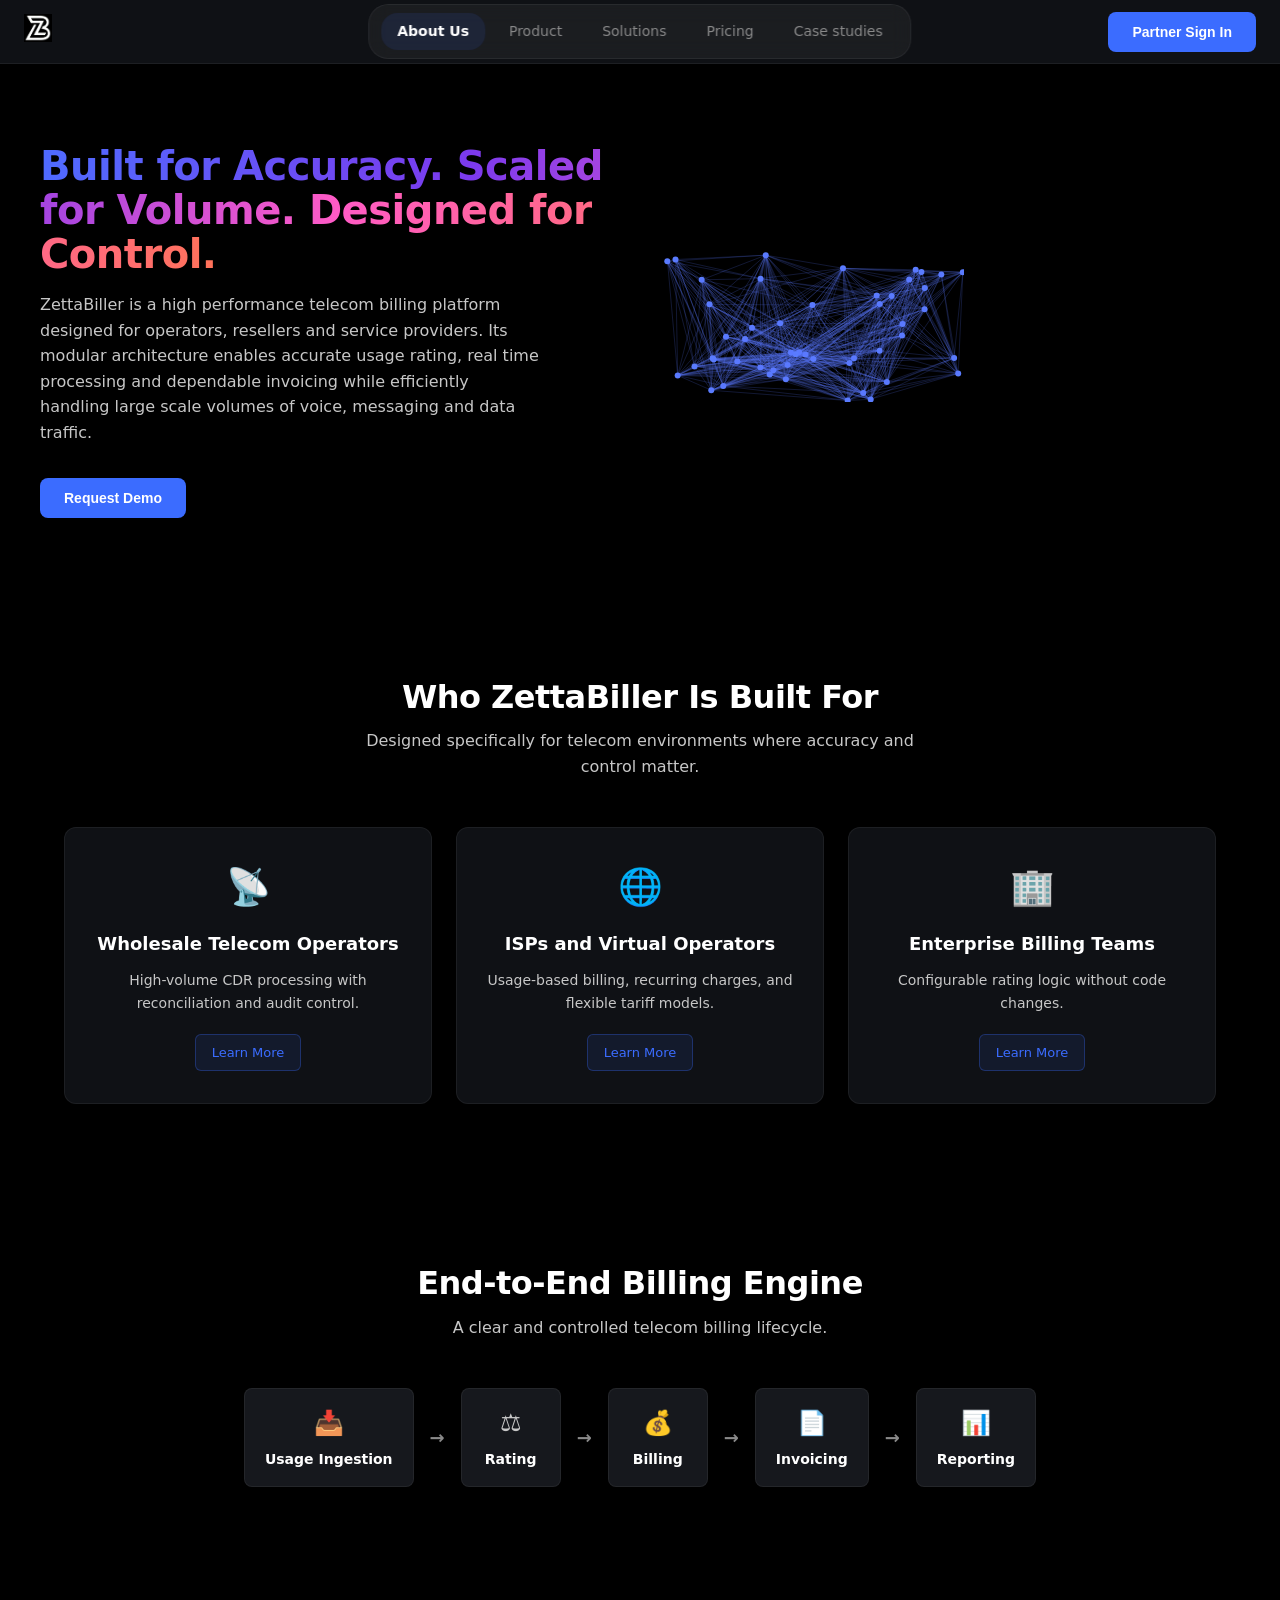
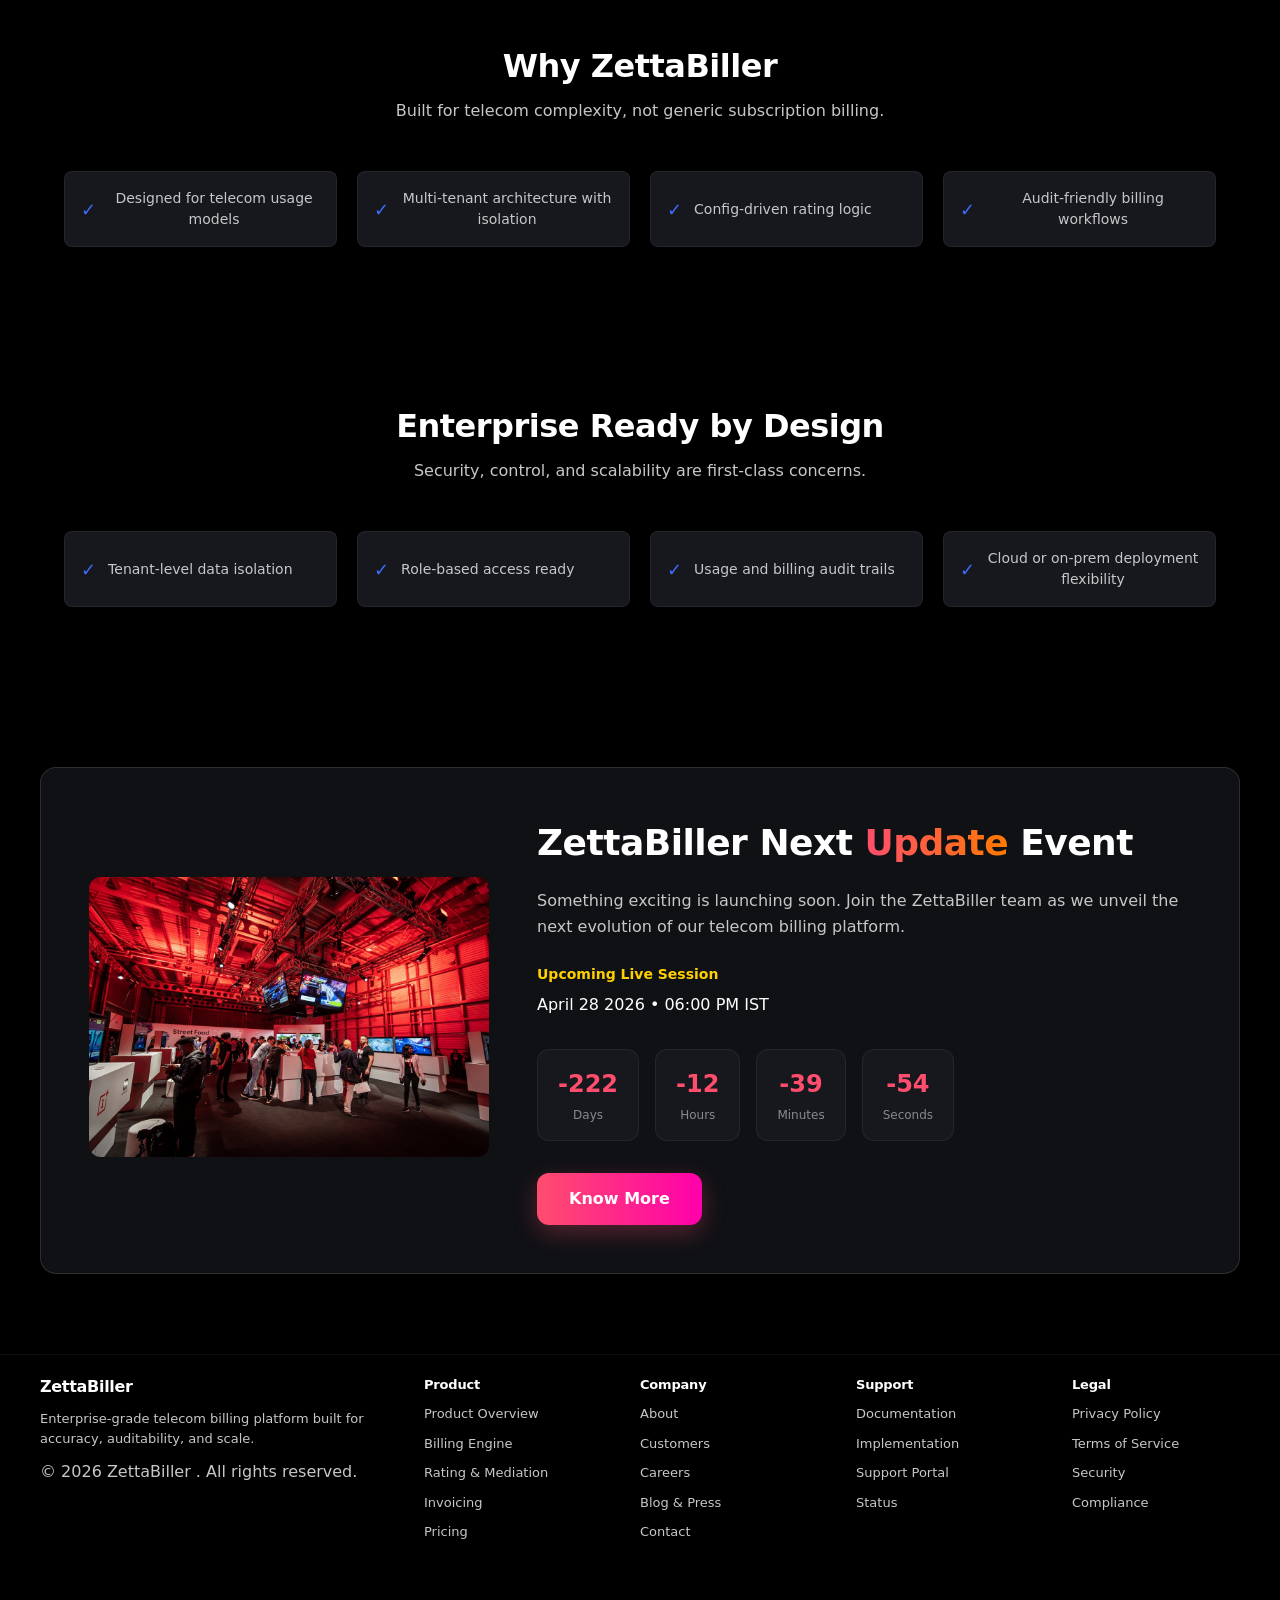
==== commit 8590c548: "V.09" ====
--- a/index.html
+++ b/index.html
@@ -10,13 +10,7 @@
 
 <body>
 
-<!-- Announcement Bar -->
-<div class="announcement-bar">
-  <span>✨ Product update: simplified pricing is live</span>
-  <a href="#">Learn more →</a>
-</div>
-<div class="top-accent"></div>
-<!-- Logo -->
+  <!-- Logo -->
 <header class="site-header">
 <div class="header-left">
 <img 
@@ -49,8 +43,13 @@
 
     <button class="modal-close" id="closeSignIn">✕</button>
 
+    <!-- Professional Logo Addition -->
+    <div class="modal-logo">
+      <img src="assets/images/logo.png" alt="ZettaBiller Logo" class="modal-logo-img">
+    </div>
+
     <h1 class="modal-title">ZettaBiller Partner Access</h1>
-    <p class="modal-sub">Continue to your ZettaBiller workspace</p>
+    <p class="modal-sub">Continue to your ZettaBiller Workspace</p>
 
     <div class="workspace-input">
       <input
@@ -129,8 +128,8 @@
 
 <select class="zb-country">
 <option value="+1">+1</option>
-<option value="+44">+44</option>
-<option value="+91" selected>+91</option>
+<option value="+44" selected>+44</option>
+<option value="+91">+91</option>
 <option value="+971">+971</option>
 </select>
 
@@ -175,71 +174,128 @@
 </div>
 
 <!-- WHO IT IS FOR -->
-<section>
-  <h2 class=section-title>Who ZettaBiller Is Built For</h2>
-  <p class=section-sub>
-    Designed specifically for telecom environments where accuracy and control matter.
-  </p>
-
-  <div class=card-grid>
-    <div class=card>
-      <h3>Wholesale Telecom Operators</h3>
-      <p>High-volume CDR processing with reconciliation and audit control.</p>
-    </div>
-    <div class=card>
-      <h3>ISPs and Virtual Operators</h3>
-      <p>Usage-based billing, recurring charges, and flexible tariff models.</p>
-    </div>
-    <div class=card>
-      <h3>Enterprise Billing Teams</h3>
-      <p>Configurable rating logic without code changes.</p>
+<section class="who-section">
+  <div class="section-container">
+    <h2 class="section-title">Who ZettaBiller Is Built For</h2>
+    <p class="section-sub">
+      Designed specifically for telecom environments where accuracy and control matter.
+    </p>
+
+    <div class="card-grid">
+      <div class="card">
+        <div class="card-icon">📡</div>
+        <h3>Wholesale Telecom Operators</h3>
+        <p>High-volume CDR processing with reconciliation and audit control.</p>
+        <a href="#" class="section-btn">Learn More</a>
+      </div>
+      <div class="card">
+        <div class="card-icon">🌐</div>
+        <h3>ISPs and Virtual Operators</h3>
+        <p>Usage-based billing, recurring charges, and flexible tariff models.</p>
+        <a href="#" class="section-btn">Learn More</a>
+      </div>
+      <div class="card">
+        <div class="card-icon">🏢</div>
+        <h3>Enterprise Billing Teams</h3>
+        <p>Configurable rating logic without code changes.</p>
+        <a href="#" class="section-btn">Learn More</a>
+      </div>
     </div>
   </div>
 </section>
 
 <!-- BILLING FLOW -->
-<section>
-  <h2 class=section-title>End-to-End Billing Engine</h2>
-  <p class=section-sub>
-    A clear and controlled telecom billing lifecycle.
-  </p>
-
-  <div class=flow>
-    <div class=flow-step>Usage Ingestion</div>
-    <div class=flow-step>Rating</div>
-    <div class=flow-step>Billing</div>
-    <div class=flow-step>Invoicing</div>
-    <div class=flow-step>Reporting</div>
+<section class="flow-section">
+  <div class="section-container">
+    <h2 class="section-title">End-to-End Billing Engine</h2>
+    <p class="section-sub">
+      A clear and controlled telecom billing lifecycle.
+    </p>
+
+    <div class="flow">
+      <div class="flow-step">
+        <div class="step-icon">📥</div>
+        <h4>Usage Ingestion</h4>
+      </div>
+      <div class="flow-arrow">→</div>
+      <div class="flow-step">
+        <div class="step-icon">⚖️</div>
+        <h4>Rating</h4>
+      </div>
+      <div class="flow-arrow">→</div>
+      <div class="flow-step">
+        <div class="step-icon">💰</div>
+        <h4>Billing</h4>
+      </div>
+      <div class="flow-arrow">→</div>
+      <div class="flow-step">
+        <div class="step-icon">📄</div>
+        <h4>Invoicing</h4>
+      </div>
+      <div class="flow-arrow">→</div>
+      <div class="flow-step">
+        <div class="step-icon">📊</div>
+        <h4>Reporting</h4>
+      </div>
+    </div>
   </div>
 </section>
 
 <!-- WHY ZETTABILLER -->
-<section>
-  <h2 class=section-title>Why ZettaBiller</h2>
-  <p class=section-sub>
-    Built for telecom complexity, not generic subscription billing.
-  </p>
-
-  <div class=checklist>
-    <div class=check>Designed for telecom usage models</div>
-    <div class=check>Multi-tenant architecture with isolation</div>
-    <div class=check>Config-driven rating logic</div>
-    <div class=check>Audit-friendly billing workflows</div>
+<section class="why-section">
+  <div class="section-container">
+    <h2 class="section-title">Why ZettaBiller</h2>
+    <p class="section-sub">
+      Built for telecom complexity, not generic subscription billing.
+    </p>
+
+    <div class="checklist">
+      <div class="check">
+        <div class="check-icon">✓</div>
+        <span>Designed for telecom usage models</span>
+      </div>
+      <div class="check">
+        <div class="check-icon">✓</div>
+        <span>Multi-tenant architecture with isolation</span>
+      </div>
+      <div class="check">
+        <div class="check-icon">✓</div>
+        <span>Config-driven rating logic</span>
+      </div>
+      <div class="check">
+        <div class="check-icon">✓</div>
+        <span>Audit-friendly billing workflows</span>
+      </div>
+    </div>
   </div>
 </section>
 
 <!-- ENTERPRISE READINESS -->
-<section>
-  <h2 class=section-title>Enterprise Ready by Design</h2>
-  <p class=section-sub>
-    Security, control, and scalability are first-class concerns.
-  </p>
-
-  <div class=checklist>
-    <div class=check>Tenant-level data isolation</div>
-    <div class=check>Role-based access ready</div>
-    <div class=check>Usage and billing audit trails</div>
-    <div class=check>Cloud or on-prem deployment flexibility</div>
+<section class="enterprise-section">
+  <div class="section-container">
+    <h2 class="section-title">Enterprise Ready by Design</h2>
+    <p class="section-sub">
+      Security, control, and scalability are first-class concerns.
+    </p>
+
+    <div class="checklist">
+      <div class="check">
+        <div class="check-icon">✓</div>
+        <span>Tenant-level data isolation</span>
+      </div>
+      <div class="check">
+        <div class="check-icon">✓</div>
+        <span>Role-based access ready</span>
+      </div>
+      <div class="check">
+        <div class="check-icon">✓</div>
+        <span>Usage and billing audit trails</span>
+      </div>
+      <div class="check">
+        <div class="check-icon">✓</div>
+        <span>Cloud or on-prem deployment flexibility</span>
+      </div>
+    </div>
   </div>
 </section>
 
--- a/assets/css/style.css
+++ b/assets/css/style.css
@@ -1,1078 +1,1188 @@
 /* =====================================================
-   ZETTABILLER DARK THEME DESIGN SYSTEM
+   ZETTABILLER - Premium Professional Theme
 ===================================================== */
 
-:root{
-
-/* Brand */
-
---color-primary:#3b6cff;
---color-primary-hover:#2f55e5;
-
-/* Backgrounds */
-
---bg-page:#000000;
---bg-surface:#0f1115;
---bg-soft:#16181d;
-
-/* Text */
-
---text-heading:#ffffff;
---text-body:#c7c7c7;
---text-muted:#8a8a8a;
-
-/* Borders */
-
---border-light:rgba(255,255,255,0.06);
---border-default:rgba(255,255,255,0.12);
-
-/* Radius */
-
---radius-sm:10px;
---radius-md:16px;
---radius-lg:24px;
-
-/* Shadow */
-
---shadow-soft:0 30px 60px rgba(0,0,0,0.7);
-
-}
-
+:root {
+    /* Brand */
+    --color-primary: #3b6cff;
+    --color-primary-hover: #2f55e5;
+
+    /* Backgrounds */
+    --bg-page: #000000;
+    --bg-surface: #0f1115;
+    --bg-soft: #16181d;
+
+    /* Text */
+    --text-heading: #ffffff;
+    --text-body: #c7c7c7;
+    --text-muted: #8a8a8a;
+
+    /* Borders */
+    --border-light: rgba(255, 255, 255, 0.06);
+    --border-default: rgba(255, 255, 255, 0.12);
+
+    /* Radius */
+    --radius-sm: 8px;
+    --radius-md: 12px;
+    --radius-lg: 16px;
+
+    /* Shadow */
+    --shadow-soft: 0 4px 12px rgba(0, 0, 0, 0.15);
+    --shadow-strong: 0 8px 24px rgba(0, 0, 0, 0.2);
+}
 
 /* =====================================================
-RESET
+ZETTABILLER - Theme Reset
 ===================================================== */
 
-*{
-box-sizing:border-box;
-margin:0;
-padding:0;
-}
-
-body{
-
-font-family:-apple-system,BlinkMacSystemFont,"SF Pro Text",system-ui,sans-serif;
-
-background:var(--bg-page);
-color:var(--text-body);
-
-line-height:1.6;
-
--webkit-font-smoothing:antialiased;
-}
-
-a{
-text-decoration:none;
-color:inherit;
-}
-
-
-/* =====================================================
-ANNOUNCEMENT BAR
-===================================================== */
-
-.announcement-bar{
-
-display:flex;
-align-items:center;
-justify-content:center;
-
-padding:10px 16px;
-
-font-size:14px;
-
-background:linear-gradient(
-90deg,
-#4f46e5,
-#7c3aed,
-#ec4899,
-#f43f5e
-);
-
-color:#ffffff;
-
-}
-
-.announcement-bar a{
-text-decoration:underline;
-font-weight:500;
-}
-
+* {
+    box-sizing: border-box;
+    margin: 0;
+    padding: 0;
+}
+
+body {
+    font-family: -apple-system, BlinkMacSystemFont, "SF Pro Text", system-ui, sans-serif;
+    background: var(--bg-page);
+    color: var(--text-body);
+    line-height: 1.5;
+    -webkit-font-smoothing: antialiased;
+    font-size: 16px;
+}
+
+a {
+    text-decoration: none;
+    color: inherit;
+}
 
 /* =====================================================
 HEADER
 ===================================================== */
 
-.site-header{
-
-position:sticky;
-top:0;
-
-z-index:100;
-
-display:flex;
-align-items:center;
-justify-content:space-between;
-
-height:74px;
-padding:0 40px;
-
-background:var(--bg-surface);
-border-bottom:1px solid var(--border-light);
-
+.site-header {
+    position: sticky;
+    top: 0;
+    z-index: 100;
+    display: flex;
+    align-items: center;
+    justify-content: space-between;
+    height: 64px;
+    padding: 0 24px;
+    background: var(--bg-surface);
+    border-bottom: 1px solid var(--border-light);
+    backdrop-filter: blur(10px);
+    -webkit-backdrop-filter: blur(10px);
 }
 
 /* Logo */
-
-.site-logo{
-height: 50px;
-filter:invert(1);
-}
-
-/* =====================================================
-NAVIGATION
-===================================================== */
-
-.header-nav{
-
-position:absolute;
-left:50%;
-transform:translateX(-50%);
-
-display:flex;
-gap:6px;
-
-padding:6px;
-
-background:var(--bg-soft);
-border-radius:999px;
-
-border:1px solid var(--border-light);
-
-}
-
-.nav-item{
-
-padding:8px 16px;
-
-font-size:14px;
-color:var(--text-body);
-
-border-radius:999px;
-
-transition:.2s ease;
-
-}
-
-.nav-item:hover{
-color:var(--text-heading);
-}
-
-.nav-item.active{
-
-background:#111;
-color:#fff;
-
-}
-
-
-/* =====================================================
-HEADER ACTIONS
-===================================================== */
-
-.header-actions{
-display:flex;
-gap:12px;
-}
-
-.partner-btn{
-
-padding:10px 18px;
-
-background:var(--color-primary);
-color:#fff;
-
-border-radius:12px;
-
-font-size:14px;
-font-weight:600;
-
-border:none;
-cursor:pointer;
-
-transition:.2s;
-}
-
-.partner-btn:hover{
-background:var(--color-primary-hover);
-}
-
-/* =====================================================
-PARTNER SIGN IN MODAL
-===================================================== */
-.modal{
-position:fixed;
-top:0;
-left:0;
-width:100%;
-height:100%;
-display:none;
-align-items:center;
-justify-content:center;
-background:rgba(0,0,0,.65);
-backdrop-filter:blur(8px);
-}
-
-.modal-surface{
-position:relative;
-width:460px;
-max-width:92%;
-padding:44px;
-border-radius:22px;
-background:#0f1115;
-border:1px solid rgba(255,255,255,.08);
-box-shadow:0 40px 90px rgba(0,0,0,.7);
-text-align:center;
-color:#fff;
-}
-
-.modal-close{
-position:absolute;
-top:18px;
-right:18px;
-background:none;
-border:none;
-color:#9ca3af;
-font-size:18px;
-cursor:pointer;
-}
-
-.modal-close:hover{
-color:#fff;
-}
-
-.modal-title{
-font-size:28px;
-font-weight:600;
-margin-bottom:6px;
-}
-
-.modal-sub{
-font-size:15px;
-color:#9ca3af;
-margin-bottom:26px;
-}
-
-.workspace-input{
-display:flex;
-align-items:center;
-background:#1b1d23;
-border-radius:14px;
-padding:14px 16px;
-margin-bottom:26px;
-}
-
-.workspace-input input{
-flex:1;
-background:transparent;
-border:none;
-color:#fff;
-outline:none;
-font-size:15px;
-}
-
-.workspace-input span{
-color:#8a8a8a;
-font-size:14px;
-}
-
-.continue-btn{
-width:100%;
-padding:14px 0;
-border:none;
-border-radius:14px;
-background:#3b6cff;
-color:#fff;
-font-weight:600;
-font-size:15px;
-cursor:pointer;
-transition:.2s;
-}
-
-.continue-btn:hover{
-background:#2f55e5;
-}
-
-.redirect-msg{
-margin-top:14px;
-font-size:14px;
-color:#9ca3af;
-}
-
-.browser-note{
-margin-top:18px;
-font-size:13px;
-color:#8a8a8a;
+.site-logo {
+    height: 28px;
+    filter: invert(1);
+}
+
+/* Navigation */
+.header-nav {
+    position: absolute;
+    left: 50%;
+    transform: translateX(-50%);
+    display: flex;
+    gap: 8px;
+    padding: 8px 12px;
+    background: rgba(255, 255, 255, 0.05);
+    border-radius: 20px;
+    border: 1px solid var(--border-light);
+    backdrop-filter: blur(10px);
+    -webkit-backdrop-filter: blur(10px);
+}
+
+.nav-item {
+    padding: 8px 16px;
+    font-size: 14px;
+    font-weight: 500;
+    color: var(--text-muted);
+    border-radius: 16px;
+    transition: all 0.2s ease;
+    cursor: pointer;
+}
+
+.nav-item:hover {
+    color: var(--text-heading);
+    background: rgba(255, 255, 255, 0.08);
+}
+
+.nav-item.active {
+    color: var(--text-heading);
+    background: rgba(59, 108, 255, 0.1);
+    font-weight: 600;
+}
+
+/* Header Actions */
+.header-actions {
+    display: flex;
+    gap: 12px;
+}
+
+.partner-btn {
+    padding: 10px 18px;
+    background: var(--color-primary);
+    color: #fff;
+    border-radius: 8px;
+    font-size: 14px;
+    font-weight: 600;
+    border: none;
+    cursor: pointer;
+    transition: all 0.2s ease;
+}
+
+.partner-btn:hover {
+    background: var(--color-primary-hover);
+    transform: translateY(-1px);
+    box-shadow: var(--shadow-soft);
 }
 
 /* =====================================================
 HERO
 ===================================================== */
 
-.hero{
-
-padding:140px 0;
-
-}
-
-.hero-inner{
-
-max-width:1200px;
-margin:auto;
-
-display:grid;
-grid-template-columns:1.2fr 1fr;
-
-gap:80px;
-
-padding:0 40px;
-
-align-items:center;
-
-}
-
-.hero-copy{
-max-width:640px;
+.hero {
+    padding: 80px 24px;
+    background: var(--bg-page);
+}
+
+.hero-inner {
+    max-width: 1200px;
+    margin: 0 auto;
+    display: grid;
+    grid-template-columns: 1fr 1fr;
+    gap: 48px;
+    align-items: center;
+}
+
+.hero-copy {
+    max-width: 600px;
 }
 
 /* Headline */
-
-.hero h1{
-
-font-size:72px;
-line-height:1.05;
-letter-spacing:-1.5px;
-
-color:var(--text-heading);
-
-margin-bottom:22px;
-
+.hero h1 {
+    font-size: 40px;
+    line-height: 1.1;
+    letter-spacing: -0.5px;
+    color: var(--text-heading);
+    margin-bottom: 16px;
+    font-weight: 700;
 }
 
 /* Gradient Highlight */
-
-.hero span{
-
-background:linear-gradient(
-90deg,
-#4f6bff,
-#7c3aed,
-#ff5bc6,
-#ff7259
-);
-
--webkit-background-clip:text;
--webkit-text-fill-color:transparent;
-
+.hero span {
+    background: linear-gradient(90deg, #4f6bff, #7c3aed, #ff5bc6, #ff7259);
+    -webkit-background-clip: text;
+    -webkit-text-fill-color: transparent;
 }
 
 /* Hero Paragraph */
-
-.hero p{
-
-font-size:20px;
-line-height:1.7;
-
-color:var(--text-body);
-
-margin-bottom:36px;
-
-max-width:560px;
-
+.hero p {
+    font-size: 16px;
+    line-height: 1.6;
+    color: var(--text-body);
+    margin-bottom: 32px;
+    max-width: 500px;
 }
 
 /* Button */
-
-.primary-btn{
-
-padding:14px 26px;
-
-background:var(--color-primary);
-color:#ffffff;
-
-border-radius:12px;
-
-border:none;
-
-font-weight:600;
-font-size:15px;
-
-cursor:pointer;
-
-transition:.2s;
-
-}
-
-.primary-btn:hover{
-background:var(--color-primary-hover);
-}
-
-/* ===== CONSENT BLOCK ===== */
-
-.zb-consent{
-display:flex;
-align-items:flex-start;
-gap:10px;
-
-font-size:13px;
-color:#9ca3af;
-line-height:1.5;
-margin-top:6px;
-}
-
-/* SMALL CUSTOM CHECKBOX */
-
-.zb-consent input[type="checkbox"]{
-
-width:16px;
-height:16px;
-
-margin-top:2px;
-
-cursor:pointer;
-
-accent-color:#3b6cff;
-
-}
+.primary-btn {
+    padding: 12px 24px;
+    background: var(--color-primary);
+    color: #ffffff;
+    border-radius: 8px;
+    border: none;
+    font-weight: 600;
+    font-size: 14px;
+    cursor: pointer;
+    transition: all 0.2s ease;
+}
+
+.primary-btn:hover {
+    background: var(--color-primary-hover);
+    transform: translateY(-2px);
+    box-shadow: var(--shadow-soft);
+}
+
 /* =====================================================
-HERO VISUAL
+PROFESSIONAL SECTIONS
 ===================================================== */
 
-.hero-visual{
-
-display:flex;
-align-items:center;
-justify-content:center;
-
-height:360px;
-
-}
-
-#engine-canvas{
-
-width:100%;
-height:360px;
-
-background:transparent;
-
+/* Section Container */
+.section-container {
+    max-width: 1200px;
+    margin: 0 auto;
+    padding: 80px 24px;
+    text-align: center;
+}
+
+/* Section Titles */
+.section-title {
+    font-size: 32px;
+    font-weight: 700;
+    color: var(--text-heading);
+    margin-bottom: 12px;
+    letter-spacing: -0.5px;
+    line-height: 1.2;
+}
+
+.section-sub {
+    font-size: 16px;
+    color: var(--text-body);
+    margin-bottom: 48px;
+    max-width: 600px;
+    margin-left: auto;
+    margin-right: auto;
+    line-height: 1.6;
+}
+
+/* Card Grid */
+.card-grid {
+    display: grid;
+    grid-template-columns: repeat(auto-fit, minmax(280px, 1fr));
+    gap: 24px;
+    margin-top: 48px;
+}
+
+.card {
+    background: var(--bg-surface);
+    border: 1px solid var(--border-light);
+    border-radius: 12px;
+    padding: 32px 24px;
+    text-align: center;
+    transition: all 0.3s ease;
+    backdrop-filter: blur(10px);
+    -webkit-backdrop-filter: blur(10px);
+}
+
+.card:hover {
+    transform: translateY(-4px);
+    box-shadow: var(--shadow-strong);
+    border-color: var(--border-default);
+}
+
+.card-icon {
+    font-size: 36px;
+    margin-bottom: 16px;
+}
+
+.card h3 {
+    font-size: 18px;
+    font-weight: 600;
+    color: var(--text-heading);
+    margin-bottom: 12px;
+}
+
+.card p {
+    color: var(--text-body);
+    line-height: 1.6;
+    margin-bottom: 20px;
+    font-size: 14px;
+}
+
+.section-btn {
+    display: inline-block;
+    padding: 8px 16px;
+    background: rgba(59, 108, 255, 0.1);
+    color: var(--color-primary);
+    border: 1px solid rgba(59, 108, 255, 0.3);
+    border-radius: 6px;
+    font-weight: 500;
+    font-size: 13px;
+    text-decoration: none;
+    transition: all 0.2s ease;
+}
+
+.section-btn:hover {
+    background: var(--color-primary);
+    color: #ffffff;
+}
+
+/* Flow Section */
+.flow {
+    display: flex;
+    align-items: center;
+    justify-content: center;
+    flex-wrap: wrap;
+    gap: 16px;
+    margin-top: 48px;
+}
+
+.flow-step {
+    background: var(--bg-soft);
+    border: 1px solid var(--border-light);
+    border-radius: 8px;
+    padding: 16px 20px;
+    text-align: center;
+    transition: all 0.2s ease;
+    min-width: 100px;
+}
+
+.flow-step:hover {
+    background: rgba(59, 108, 255, 0.1);
+    transform: scale(1.02);
+}
+
+.step-icon {
+    font-size: 24px;
+    margin-bottom: 8px;
+}
+
+.flow-step h4 {
+    font-size: 14px;
+    font-weight: 600;
+    color: var(--text-heading);
+    margin: 0;
+}
+
+.flow-arrow {
+    font-size: 18px;
+    color: var(--text-muted);
+    font-weight: bold;
+}
+
+/* Checklist */
+.checklist {
+    display: grid;
+    grid-template-columns: repeat(auto-fit, minmax(250px, 1fr));
+    gap: 20px;
+    margin-top: 48px;
+}
+
+.check {
+    display: flex;
+    align-items: center;
+    gap: 12px;
+    padding: 16px;
+    background: var(--bg-soft);
+    border-radius: 8px;
+    border: 1px solid var(--border-light);
+    transition: all 0.2s ease;
+}
+
+.check:hover {
+    background: rgba(59, 108, 255, 0.05);
+    border-color: var(--border-default);
+}
+
+.check-icon {
+    font-size: 18px;
+    color: var(--color-primary);
+    flex-shrink: 0;
+}
+
+.check span {
+    color: var(--text-body);
+    font-size: 14px;
+    line-height: 1.5;
+}
+
+/* =====================================================
+MODALS
+===================================================== */
+
+/* Partner Sign In Modal */
+.modal {
+    position: fixed;
+    top: 0;
+    left: 0;
+    width: 100%;
+    height: 100%;
+    display: none;
+    align-items: center;
+    justify-content: center;
+    background: rgba(0, 0, 0, 0.5);
+    backdrop-filter: blur(12px);
+    -webkit-backdrop-filter: blur(12px);
+    z-index: 9999;
+}
+
+.modal.active {
+    display: flex;
+}
+
+.modal-surface {
+    width: 480px;
+    max-width: 90%;
+    padding: 32px;
+    border-radius: 16px;
+    background: var(--bg-surface);
+    border: 1px solid var(--border-default);
+    box-shadow: 0 20px 40px rgba(0, 0, 0, 0.3);
+    text-align: center;
+    color: #fff;
+    backdrop-filter: blur(12px);
+    -webkit-backdrop-filter: blur(12px);
+}
+
+.modal-logo {
+    display: flex;
+    justify-content: center;
+    margin-bottom: 16px;
+}
+
+.modal-logo-img {
+    width: 48px;
+    height: auto;
+    filter: brightness(0) invert(1);
+    opacity: 0.9;
+}
+
+.modal-title {
+    font-size: 24px;
+    font-weight: 700;
+    margin-bottom: 8px;
+    color: #fff;
+    letter-spacing: -0.5px;
+}
+
+.modal-sub {
+    font-size: 16px;
+    color: var(--text-body);
+    margin-bottom: 24px;
+}
+
+.workspace-input {
+    display: flex;
+    align-items: center;
+    background: var(--bg-soft);
+    border-radius: 8px;
+    padding: 12px 16px;
+    margin-bottom: 24px;
+    border: 1px solid var(--border-light);
+    transition: all 0.2s ease;
+}
+
+.workspace-input:focus-within {
+    border-color: var(--color-primary);
+    box-shadow: 0 0 0 2px rgba(59, 108, 255, 0.1);
+}
+
+.workspace-input input {
+    flex: 1;
+    background: transparent;
+    border: none;
+    color: #fff;
+    outline: none;
+    font-size: 14px;
+}
+
+.workspace-input span {
+    color: var(--text-muted);
+    font-size: 13px;
+    margin-left: 8px;
+}
+
+.continue-btn {
+    width: 100%;
+    padding: 12px 0;
+    border: none;
+    border-radius: 8px;
+    background: var(--color-primary);
+    color: #fff;
+    font-weight: 600;
+    font-size: 14px;
+    cursor: pointer;
+    transition: all 0.2s ease;
+}
+
+.continue-btn:hover {
+    background: var(--color-primary-hover);
+    transform: translateY(-1px);
+}
+
+.redirect-msg {
+    margin-top: 12px;
+    font-size: 14px;
+    color: var(--text-body);
+}
+
+.browser-note {
+    margin-top: 16px;
+    font-size: 13px;
+    color: var(--text-muted);
+}
+
+.modal-close {
+    position: absolute;
+    top: 16px;
+    right: 16px;
+    background: none;
+    border: none;
+    color: var(--text-muted);
+    font-size: 16px;
+    cursor: pointer;
+    transition: color 0.2s;
+}
+
+.modal-close:hover {
+    color: #fff;
 }
 
 /* =========================================================
    ZETTABILLER DEMO MODAL
 ========================================================= */
-
 /* ===== Modal Overlay ===== */
 
-.zb-demo-modal{
-position:fixed;
-inset:0;
-
-display:none;
-align-items:center;
-justify-content:center;
-
-background:rgba(0,0,0,.65);
-backdrop-filter:blur(8px);
-
-z-index:9999;
-}
-
+.zb-demo-modal {
+    position: fixed;
+    inset: 0;
+    display: none;
+    align-items: center;
+    justify-content: center;
+    background: rgba(0, 0, 0, 0.5);
+    backdrop-filter: blur(12px);
+    -webkit-backdrop-filter: blur(12px);
+    z-index: 9999;
+}
 
 /* ===== Modal Card ===== */
 
-.zb-demo-card{
-
-width:640px;
-max-width:92%;
-
-padding:36px;
-
-background:#0f1115;
-
-border-radius:22px;
-border:1px solid rgba(255,255,255,.08);
-
-box-shadow:0 40px 90px rgba(0,0,0,.6);
-
-color:#ffffff;
-
-font-family:-apple-system,BlinkMacSystemFont,system-ui,sans-serif;
-
-}
-
+.zb-demo-card {
+    width: 720px;
+    max-width: 90%;
+    padding: 40px;
+    border-radius: 16px;
+    background: var(--bg-surface);
+    border: 1px solid var(--border-default);
+    box-shadow: 0 20px 40px rgba(0, 0, 0, 0.3);
+    color: #ffffff;
+    font-family: -apple-system, BlinkMacSystemFont, system-ui, sans-serif;
+    backdrop-filter: blur(12px);
+    -webkit-backdrop-filter: blur(12px);
+}
 
 /* ===== Header ===== */
 
-.zb-demo-header{
-
-display:flex;
-align-items:center;
-justify-content:space-between;
-
-margin-bottom:26px;
-
-}
-
-.zb-demo-header h2{
-font-size:22px;
-font-weight:600;
-}
-
-.zb-demo-close{
-
-font-size:18px;
-cursor:pointer;
-
-opacity:.7;
-transition:.2s;
-
-}
-
-.zb-demo-close:hover{
-opacity:1;
-}
-
+.zb-demo-header {
+    display: flex;
+    align-items: center;
+    justify-content: space-between;
+    margin-bottom: 32px;
+}
+
+.zb-demo-header h2 {
+    font-size: 24px;
+    font-weight: 700;
+    color: #ffffff;
+    letter-spacing: -0.5px;
+}
+
+.zb-demo-close {
+    font-size: 20px;
+    cursor: pointer;
+    color: var(--text-muted);
+    transition: color 0.2s;
+    background: none;
+    border: none;
+}
+
+.zb-demo-close:hover {
+    color: #fff;
+}
 
 /* ===== Form Layout ===== */
 
-.zb-demo-form{
-
-display:flex;
-flex-direction:column;
-
-gap:16px;
-
-}
-
-.zb-grid{
-
-display:grid;
-grid-template-columns:1fr 1fr;
-
-gap:14px;
-
-}
-
-
-/* ===== Inputs ===== */
-
-.zb-demo-form input{
-
-height:46px;
-width:100%;
-
-padding:0 14px;
-
-border-radius:12px;
-
-border:1px solid rgba(255,255,255,.08);
-background:#1b1d23;
-
-font-size:14px;
-color:#ffffff;
-
-outline:none;
-
-transition:border .2s ease;
-
-}
-
-.zb-demo-form input:focus{
-border-color:#3b6cff;
-}
-
+.zb-demo-form {
+    display: flex;
+    flex-direction: column;
+    gap: 16px;
+}
+
+.zb-grid {
+    display: grid;
+    grid-template-columns: 1fr 1fr;
+    gap: 12px;
+}
+
+/* ===== Form Fields ===== */
+
+.zb-field {
+    display: flex;
+    flex-direction: column;
+    gap: 6px;
+}
+
+.zb-field label {
+    font-size: 12px;
+    font-weight: 600;
+    color: rgba(255, 255, 255, 0.9);
+    text-transform: uppercase;
+    letter-spacing: 0.4px;
+}
+
+.zb-demo-form input,
+.zb-phone {
+    height: 44px;
+    padding: 0 14px;
+    border-radius: 8px;
+    border: 1px solid var(--border-light);
+    background: var(--bg-soft);
+    font-size: 14px;
+    color: #ffffff;
+    outline: none;
+    transition: all 0.2s ease;
+}
+
+.zb-demo-form input::placeholder {
+    color: var(--text-muted);
+}
+
+.zb-demo-form input:focus,
+.zb-phone:focus-within {
+    border-color: var(--color-primary);
+    background: rgba(255, 255, 255, 0.05);
+    box-shadow: 0 0 0 2px rgba(59, 108, 255, 0.1);
+}
 
 /* ===== Phone Field ===== */
 
-.zb-phone{
-
-display:flex;
-align-items:center;
-
-height:46px;
-
-background:#1b1d23;
-
-border-radius:12px;
-border:1px solid rgba(255,255,255,.08);
-
-overflow:hidden;
-
-}
-
-.zb-country{
-
-width:80px;
-
-padding-left:12px;
-
-border:none;
-background:#1b1d23;
-
-font-size:14px;
-color:#e5e7eb;
-
-outline:none;
-
-}
-
-.zb-phone input{
-
-flex:1;
-
-border:none;
-background:transparent;
-
-padding-left:12px;
-
-color:#ffffff;
-
+.zb-phone {
+    display: flex;
+    align-items: center;
+    padding: 0;
+    gap: 0;
+    width: 100%;
+}
+
+.zb-country {
+    width: 70px;
+    padding: 0 10px;
+    border: none;
+    border-right: 1px solid var(--border-light);
+    background: transparent;
+    font-size: 13px;
+    font-weight: 600;
+    color: #ffffff;
+    outline: none;
+    cursor: pointer;
+    flex-shrink: 0;
+}
+
+.zb-country option {
+    background: var(--bg-soft);
+    color: #ffffff;
+    padding: 10px;
+}
+
+.zb-country:focus {
+    outline: none;
+}
+
+.zb-phone input {
+    flex: 1;
+    border: none;
+    background: transparent;
+    padding: 0 14px;
+    color: #ffffff;
+    outline: none;
+    font-size: 14px;
+}
+
+.zb-phone input::placeholder {
+    color: var(--text-muted);
+}
+
+/* ===== Consent Block ===== */
+
+.zb-consent {
+    display: flex;
+    align-items: flex-start;
+    gap: 12px;
+    font-size: 12px;
+    color: var(--text-body);
+    line-height: 1.6;
+    margin-top: 12px;
+}
+
+.zb-consent input[type="checkbox"] {
+    width: 18px;
+    height: 18px;
+    margin-top: 2px;
+    cursor: pointer;
+    accent-color: var(--color-primary);
+    flex-shrink: 0;
+}
+
+.zb-consent label {
+    cursor: pointer;
 }
 
 /* ===== Submit Button ===== */
 
-.zb-submit{
-
-width:100%;
-height:50px;
-
-border:none;
-
-border-radius:14px;
-
-background:#3b6cff;
-
-color:#ffffff;
-
-font-size:15px;
-font-weight:600;
-
-cursor:pointer;
-
-transition:background .2s ease;
-
-}
-
-.zb-submit:hover{
-background:#2f55e5;
-}
-
+.zb-submit {
+    width: 100%;
+    height: 48px;
+    border: none;
+    border-radius: 8px;
+    background: var(--color-primary);
+    color: #ffffff;
+    font-size: 14px;
+    font-weight: 700;
+    cursor: pointer;
+    transition: all 0.2s;
+    margin-top: 16px;
+    letter-spacing: 0.3px;
+}
+
+.zb-submit:hover {
+    background: var(--color-primary-hover);
+    transform: translateY(-1px);
+}
 
 /* ===== Success State ===== */
 
-.zb-success{
-
-display:none;
-
-text-align:center;
-
-margin-top:20px;
-
-}
-
-.zb-check{
-
-width:60px;
-height:60px;
-
-margin:0 auto 14px;
-
-display:flex;
-align-items:center;
-justify-content:center;
-
-font-size:28px;
-
-border-radius:50%;
-
-background:#3b6cff;
-color:#ffffff;
-
+.zb-success {
+    display: none;
+    text-align: center;
+}
+
+.zb-check {
+    width: 56px;
+    height: 56px;
+    margin: 0 auto 12px;
+    display: flex;
+    align-items: center;
+    justify-content: center;
+    font-size: 28px;
+    border-radius: 50%;
+    background: rgba(59, 108, 255, 0.15);
+    color: var(--color-primary);
+    border: 2px solid rgba(59, 108, 255, 0.3);
+}
+
+.zb-success h3 {
+    font-size: 20px;
+    font-weight: 700;
+    color: #ffffff;
+    margin-bottom: 6px;
+}
+
+.zb-note {
+    font-size: 12px;
+    color: var(--text-body);
+    line-height: 1.5;
+}
+
+/* ===== Responsive ===== */
+
+@media (max-width: 768px) {
+    .zb-demo-card {
+        width: 90%;
+        padding: 32px;
+    }
+
+    .zb-demo-header h2 {
+        font-size: 20px;
+    }
+
+    .zb-grid {
+        grid-template-columns: 1fr;
+    }
 }
 /* =====================================================
-SECTION
+   ZETTABILLER ENGINE SECTION (EVENT SECTION)
 ===================================================== */
 
-section{
-
-max-width:1200px;
-margin:auto;
-
-padding:90px 40px;
-
-}
-
-.section-title{
-
-font-size:40px;
-font-weight:600;
-
-color:var(--text-heading);
-
-margin-bottom:12px;
-
-}
-
-.section-sub{
-
-font-size:18px;
-color:var(--text-muted);
-
-margin-bottom:40px;
-
-}
-
-
-/* =====================================================
-CARDS
-===================================================== */
-
-.card-grid{
-
-display:grid;
-grid-template-columns:repeat(3,1fr);
-
-gap:28px;
-
-}
-
-.card{
-
-background:var(--bg-surface);
-
-border-radius:var(--radius-md);
-border:1px solid var(--border-light);
-
-padding:32px;
-
-box-shadow:var(--shadow-soft);
-
-transition:.2s;
-
-}
-
-.card:hover{
-transform:translateY(-4px);
-}
-
-
+/* Event Section */
+.event-section {
+    display: flex;
+    justify-content: center;
+    align-items: center;
+    padding: 80px 24px;
+    background: var(--bg-page);
+}
+
+/* Event Card */
+.event-card {
+    max-width: 1200px;
+    width: 100%;
+    border-radius: 16px;
+    background: var(--bg-surface);
+    backdrop-filter: blur(20px);
+    -webkit-backdrop-filter: blur(20px);
+    border: 1px solid var(--border-default);
+    box-shadow: 0 20px 60px rgba(0, 0, 0, 0.4);
+    padding: 48px;
+}
+
+/* Event Grid Layout */
+.event-grid {
+    display: flex;
+    align-items: center;
+    gap: 48px;
+}
+
+.event-image {
+    flex: 0 0 400px;
+}
+
+.event-image img {
+    width: 100%;
+    height: 280px;
+    object-fit: cover;
+    border-radius: 12px;
+}
+
+.event-content {
+    flex: 1;
+}
+
+/* Event Title */
+.event-title {
+    font-size: 36px;
+    font-weight: 700;
+    margin-bottom: 18px;
+    color: var(--text-heading);
+    letter-spacing: -0.5px;
+}
+
+/* RGB Gradient for specific word */
+.rgb {
+    background: linear-gradient(
+        120deg,
+        #ffcc00,
+        #ff7a00,
+        #ff2d7a,
+        #ff00aa
+    );
+    background-size: 200%;
+    -webkit-background-clip: text;
+    -webkit-text-fill-color: transparent;
+    animation: rgbMove 6s linear infinite;
+}
+
+@keyframes rgbMove {
+    0% { background-position: 0% }
+    100% { background-position: 200% }
+}
+
+/* Event Description */
+.event-desc {
+    color: var(--text-body);
+    font-size: 16px;
+    line-height: 1.6;
+    margin-bottom: 24px;
+}
+
+/* Event Label */
+.event-label {
+    color: #ffd000;
+    font-size: 14px;
+    margin-bottom: 8px;
+    font-weight: 600;
+}
+
+/* Calendar Date */
+.calendar {
+    font-size: 16px;
+    margin-bottom: 32px;
+    color: var(--text-heading);
+}
+
+/* Countdown */
+.countdown {
+    display: flex;
+    gap: 16px;
+    margin-bottom: 32px;
+}
+
+.time {
+    background: var(--bg-soft);
+    padding: 16px 20px;
+    border-radius: 12px;
+    border: 1px solid var(--border-light);
+    text-align: center;
+    transition: all 0.2s ease;
+}
+
+.time:hover {
+    background: rgba(59, 108, 255, 0.05);
+    border-color: var(--border-default);
+}
+
+.time span {
+    font-size: 24px;
+    font-weight: 700;
+    color: #ff4d6d;
+    display: block;
+}
+
+.time p {
+    font-size: 12px;
+    color: var(--text-muted);
+    margin-top: 4px;
+}
+
+/* Event Button */
+.event-btn {
+    display: inline-block;
+    padding: 14px 32px;
+    border-radius: 12px;
+    background: linear-gradient(90deg, #ff4d6d, #ff00aa);
+    color: white;
+    font-weight: 600;
+    text-decoration: none;
+    transition: all 0.3s ease;
+    box-shadow: 0 8px 24px rgba(255, 77, 109, 0.3);
+}
+
+.event-btn:hover {
+    transform: translateY(-2px);
+    box-shadow: 0 12px 36px rgba(255, 77, 109, 0.4);
+}
+
+/* Animated Gradient Text */
+.rgb-apple {
+    background: linear-gradient(
+        90deg,
+        #ff4d6d,
+        #ff7a00,
+        #ffd000,
+        #ff4d6d
+    );
+    background-size: 300%;
+    -webkit-background-clip: text;
+    -webkit-text-fill-color: transparent;
+    animation: appleShift 8s ease infinite;
+}
+
+@keyframes appleShift {
+    0% { background-position: 0% 50%; }
+    50% { background-position: 100% 50%; }
+    100% { background-position: 0% 50%; }
+}
+
+/* Responsive */
+@media (max-width: 768px) {
+    .event-section {
+        padding: 60px 20px;
+    }
+
+    .event-card {
+        padding: 32px;
+    }
+
+    .event-grid {
+        flex-direction: column;
+        gap: 32px;
+    }
+
+    .event-image {
+        flex: none;
+    }
+
+    .event-image img {
+        height: 200px;
+    }
+
+    .event-title {
+        font-size: 28px;
+    }
+
+    .countdown {
+        flex-wrap: wrap;
+        gap: 12px;
+    }
+
+    .time {
+        flex: 1;
+        min-width: 80px;
+    }
+}
 /* =====================================================
 FOOTER
 ===================================================== */
 
-.site-footer{
-
-background:var(--bg-surface);
-
-padding:80px 40px;
-
-border-top:1px solid var(--border-light);
-
-}
-
-.footer-inner{
-
-max-width:1200px;
-margin:auto;
-
-display:grid;
-grid-template-columns:2fr 1fr 1fr 1fr;
-
-gap:60px;
-
-}
-
-.footer-logo{
-
-font-size:20px;
-font-weight:700;
-
-color:var(--text-heading);
-
-margin-bottom:14px;
-
-}
-
-.footer-desc{
-
-font-size:15px;
-color:var(--text-body);
-
-margin-bottom:18px;
-
-}
-
-.footer-col{
-
-display:flex;
-flex-direction:column;
-gap:10px;
-
-}
-
-.footer-col h4{
-
-font-size:14px;
-font-weight:600;
-
-color:var(--text-heading);
-
-margin-bottom:8px;
-
-}
-
-.footer-col a{
-
-font-size:14px;
-color:var(--text-muted);
-
-transition:.2s;
-
-}
-
-.footer-col a:hover{
-color:var(--color-primary);
-}
-
+.site-footer {
+    background: var(--bg-page);
+    padding: 20px 10px;
+    border-top: 1px solid var(--border-light);
+}
+
+.footer-inner {
+    max-width: 1200px;
+    margin: 0 auto;
+    display: grid;
+    grid-template-columns: 2fr 1fr 1fr 1fr;
+    gap: 48px;
+    margin-bottom: 48px;
+    padding-bottom: 48px;
+    border-bottom: 1px solid var(--border-light);
+}
+
+/* Footer Brand Section */
+.footer-brand {
+    display: flex;
+    flex-direction: column;
+    gap: 10px;
+}
+
+.footer-logo {
+    font-size: 16px;
+    font-weight: 700;
+    color: var(--text-heading);
+    letter-spacing: -0.3px;
+}
+
+.footer-desc {
+    font-size: 13px;
+    color: var(--text-body);
+    line-height: 1.6;
+}
+
+.footer-copyright {
+    font-size: 13px;
+    color: var(--text-muted);
+    margin-top: 8px;
+}
+
+/* Footer Columns */
+.footer-col {
+    display: flex;
+    flex-direction: column;
+    gap: 10px;
+}
+
+.footer-col h4 {
+    font-size: 13px;
+    font-weight: 700;
+    color: var(--text-heading);
+    letter-spacing: -0.2px;
+}
+
+.footer-col a {
+    font-size: 13px;
+    color: var(--text-body);
+    transition: color 0.2s ease;
+    text-decoration: none;
+}
+
+.footer-col a:hover {
+    color: var(--color-primary);
+}
+
+/* Footer Bottom - Legal & Copyright */
+.footer-bottom {
+    max-width: 1200px;
+    margin: 0 auto;
+}
+
+.footer-legal {
+    display: flex;
+    flex-direction: column;
+    gap: 10px;
+}
+
+.footer-legal h4 {
+    font-size: 13px;
+    font-weight: 700;
+    color: var(--text-heading);
+    letter-spacing: -0.2px;
+}
+
+.footer-legal-links {
+    display: flex;
+    gap: 10px;
+    flex-wrap: wrap;
+}
+
+.footer-legal-links a {
+    font-size: 13px;
+    color: var(--text-body);
+    transition: color 0.2s ease;
+    text-decoration: none;
+}
+
+.footer-legal-links a:hover {
+    color: var(--color-primary);
+}
 
 /* =====================================================
 RESPONSIVE
 ===================================================== */
 
-@media(max-width:900px){
-
-.header-nav{
-display:none;
-}
-
-.hero-inner{
-grid-template-columns:1fr;
-text-align:center;
-}
-
-.card-grid{
-grid-template-columns:1fr;
-}
-
-.footer-inner{
-grid-template-columns:1fr;
-gap:40px;
-}
-
-}
-/* ======================================================
-   GLOBAL FONT RENDERING
-====================================================== */
-
-body{
-
-font-family:-apple-system,BlinkMacSystemFont,"SF Pro Display","SF Pro Text",system-ui,sans-serif;
-
--webkit-font-smoothing:antialiased;
--moz-osx-font-smoothing:grayscale;
-text-rendering:optimizeLegibility;
-
-background:#000;
-color:#e5e7eb;
-
-}
-
-
-/* ======================================================
-   ZETTABILLER ENGINE SECTION
-====================================================== */
-body{
-margin:0;
-background:#000;
-color:#fff;
-font-family:-apple-system,BlinkMacSystemFont,"Segoe UI",Roboto,Inter,system-ui;
-}
-
-/* section */
-
-.event-section{
-display:flex;
-justify-content:center;
-align-items:center;
-padding:60px 20px;
-}
-
-/* card */
-
-.event-card{
-max-width:1200px;
-width:100%;
-border-radius:22px;
-background:rgba(18,18,22,0.55);
-backdrop-filter:blur(25px);
-border:1px solid rgba(255,255,255,0.07);
-box-shadow:0 20px 60px rgba(0,0,0,0.7);
-padding:40px;
-}
-
-/* grid layout */
-
-.event-grid{
-display:flex;
-align-items:center;
-gap:50px;
-}
-
-.event-image{
-flex:0 0 380px;
-}
-
-.event-image img{
-width:100%;
-height:260px;
-object-fit:cover;
-border-radius:16px;
-}
-
-.event-content{
-flex:1;
-}
-
-/* content */
-
-.event-content{
-flex:1;
-}
-
-/* title */
-
-.event-title{
-font-size:42px;
-font-weight:700;
-margin-bottom:18px;
-}
-
-/* RGB gradient only word */
-
-.rgb{
-background:linear-gradient(
-120deg,
-#ffcc00,
-#ff7a00,
-#ff2d7a,
-#ff00aa
-);
-background-size:200%;
--webkit-background-clip:text;
--webkit-text-fill-color:transparent;
-animation:rgbMove 6s linear infinite;
-}
-
-@keyframes rgbMove{
-0%{background-position:0%}
-100%{background-position:200%}
-}
-
-/* description */
-
-.event-desc{
-color:#bdbdbd;
-font-size:15px;
-line-height:1.6;
-margin-bottom:20px;
-}
-
-/* label */
-
-.event-label{
-color:#ffd000;
-font-size:13px;
-margin-bottom:6px;
-}
-
-/* date */
-
-.calendar{
-font-size:16px;
-margin-bottom:25px;
-}
-
-/* countdown */
-
-.countdown{
-display:flex;
-gap:16px;
-margin-bottom:25px;
-}
-
-.time{
-background:rgba(255,255,255,0.03);
-padding:14px 18px;
-border-radius:12px;
-border:1px solid rgba(255,255,255,0.05);
-text-align:center;
-}
-
-.time span{
-font-size:24px;
-font-weight:700;
-color:#ff4d6d;
-}
-
-.time p{
-font-size:12px;
-color:#9c9c9c;
-margin-top:4px;
-}
-
-/* button */
-
-.event-btn{
-display:inline-block;
-padding:12px 32px;
-border-radius:12px;
-background:linear-gradient(90deg,#ff4d6d,#ff00aa);
-color:white;
-font-weight:600;
-text-decoration:none;
-}
-
-/* animated gradient text */
-
-.rgb-apple{
-background: linear-gradient(
-90deg,
-#ff4d6d,
-#ff7a00,
-#ffd000,
-#ff4d6d
-);
-
-background-size:300%;
-
--webkit-background-clip:text;
--webkit-text-fill-color:transparent;
-
-animation:appleShift 8s ease infinite;
-}
-
-@keyframes appleShift{
-
-0%{
-background-position:0% 50%;
-}
-
-50%{
-background-position:100% 50%;
-}
-
-100%{
-background-position:0% 50%;
-}
-
-}+@media (max-width: 768px) {
+    .site-footer {
+        padding: 48px 20px;
+    }
+
+    .footer-inner {
+        grid-template-columns: 1fr 1fr;
+        gap: 32px;
+        margin-bottom: 32px;
+        padding-bottom: 32px;
+    }
+
+    .footer-brand {
+        grid-column: 1 / -1;
+    }
+
+    .footer-legal-links {
+        gap: 10px;
+    }
+}
+
+@media (max-width: 480px) {
+    .site-footer {
+        padding: 40px 16px;
+    }
+
+    .footer-inner {
+        grid-template-columns: 1fr;
+        gap: 24px;
+        margin-bottom: 24px;
+        padding-bottom: 24px;
+    }
+
+    .footer-legal-links {
+        flex-direction: column;
+        gap: 8px;
+    }
+}
+
+.site-footer {
+    background: var(--bg-page);
+    padding: 20px 10px;
+    border-top: 1px solid var(--border-light);
+}
+
+/* Make room for Legal as part of the same grid */
+.footer-inner {
+    max-width: 1200px;
+    margin: 0 auto;
+    display: grid;
+
+    /* If you had 4 columns, add one for Legal */
+    grid-template-columns: 2fr 1fr 1fr 1fr 1fr;
+    gap: 48px;
+
+    /* remove line & spacing used for the old bottom section */
+    border-bottom: none;
+}
+
+/* Reuse your existing styles */
+.footer-col,
+.footer-legal {
+    display: flex;
+    flex-direction: column;
+    gap: 10px;
+}
+
+/* Remove the now-unused block entirely */
+.footer-bottom { display: none; }
+
+/* Responsive */
+@media (max-width: 768px) {
+    .site-footer { padding: 48px 20px; }
+    .footer-inner { grid-template-columns: 1fr 1fr; gap: 32px; }
+    .footer-brand { grid-column: 1 / -1; }
+}
+@media (max-width: 480px) {
+    .site-footer { padding: 40px 16px; }
+    .footer-inner { grid-template-columns: 1fr; gap: 24px; }
+    .footer-legal-links { flex-direction: column; gap: 8px; }
+}
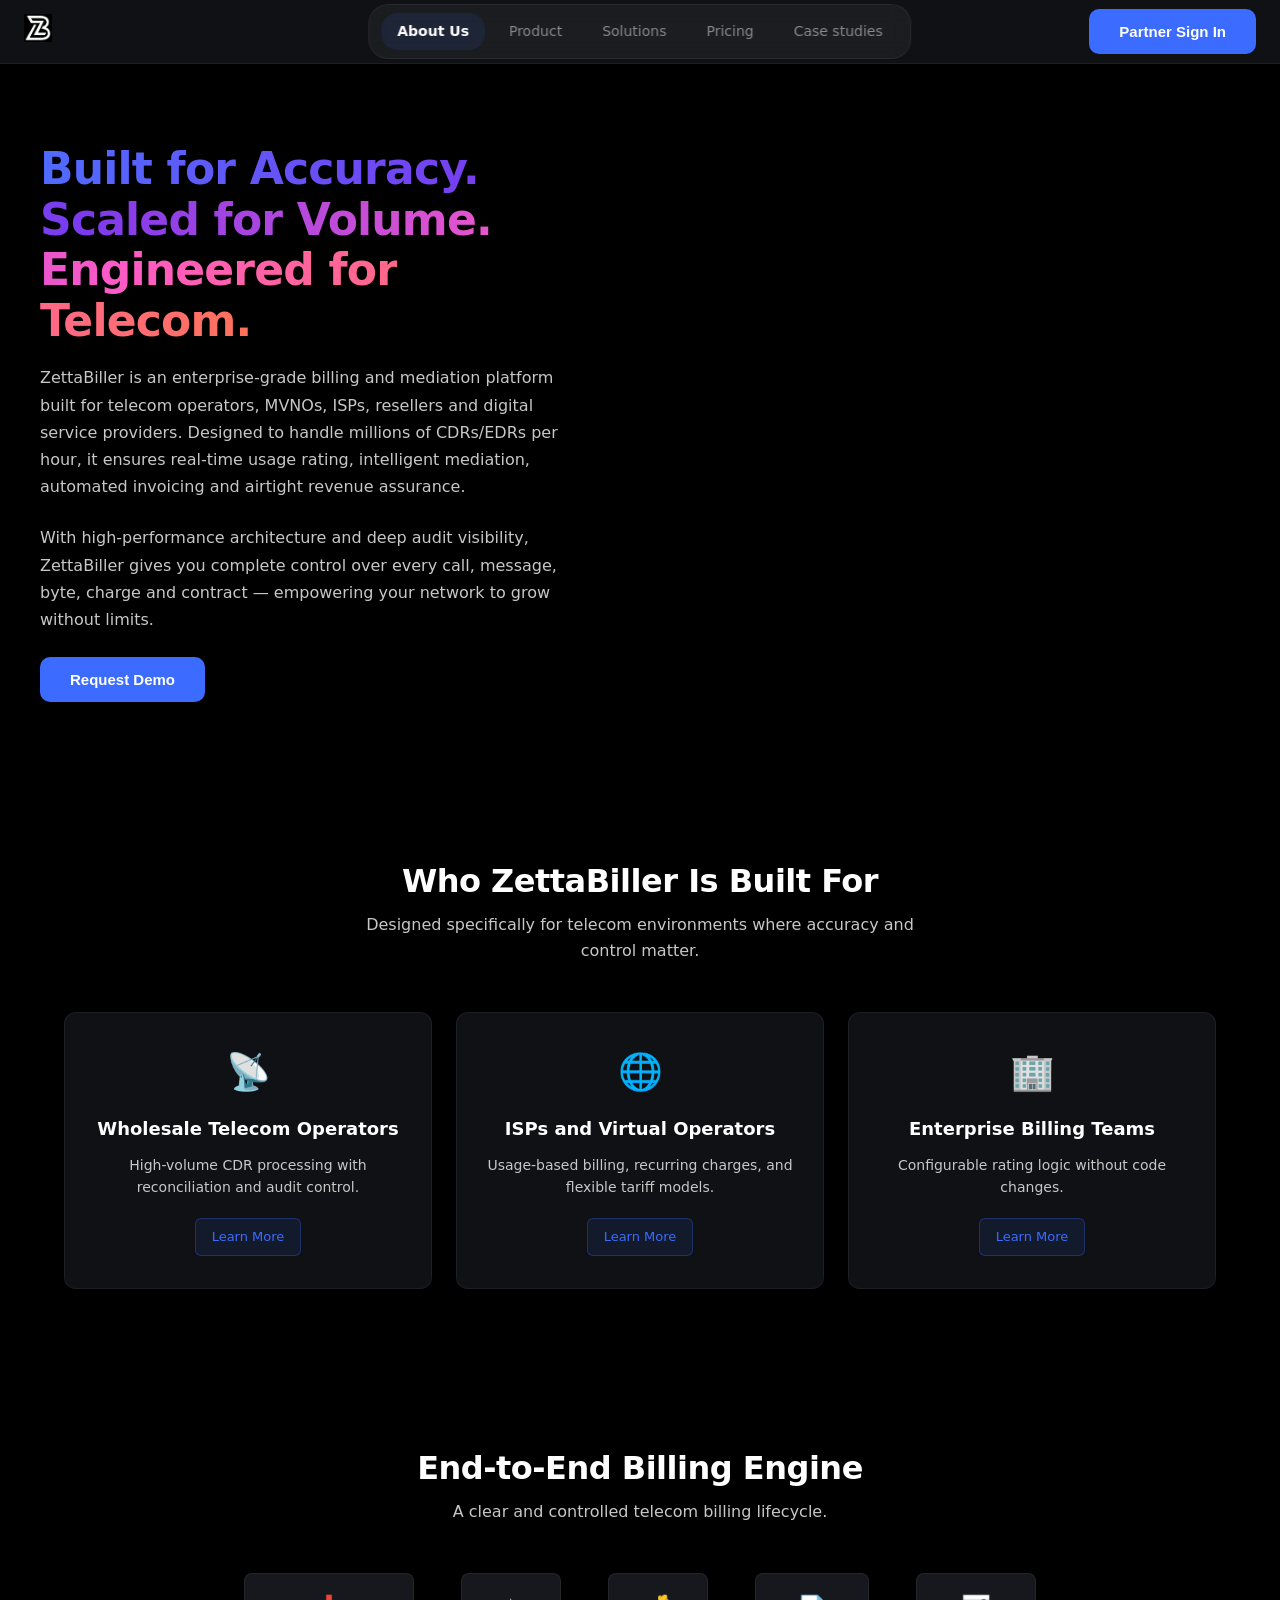
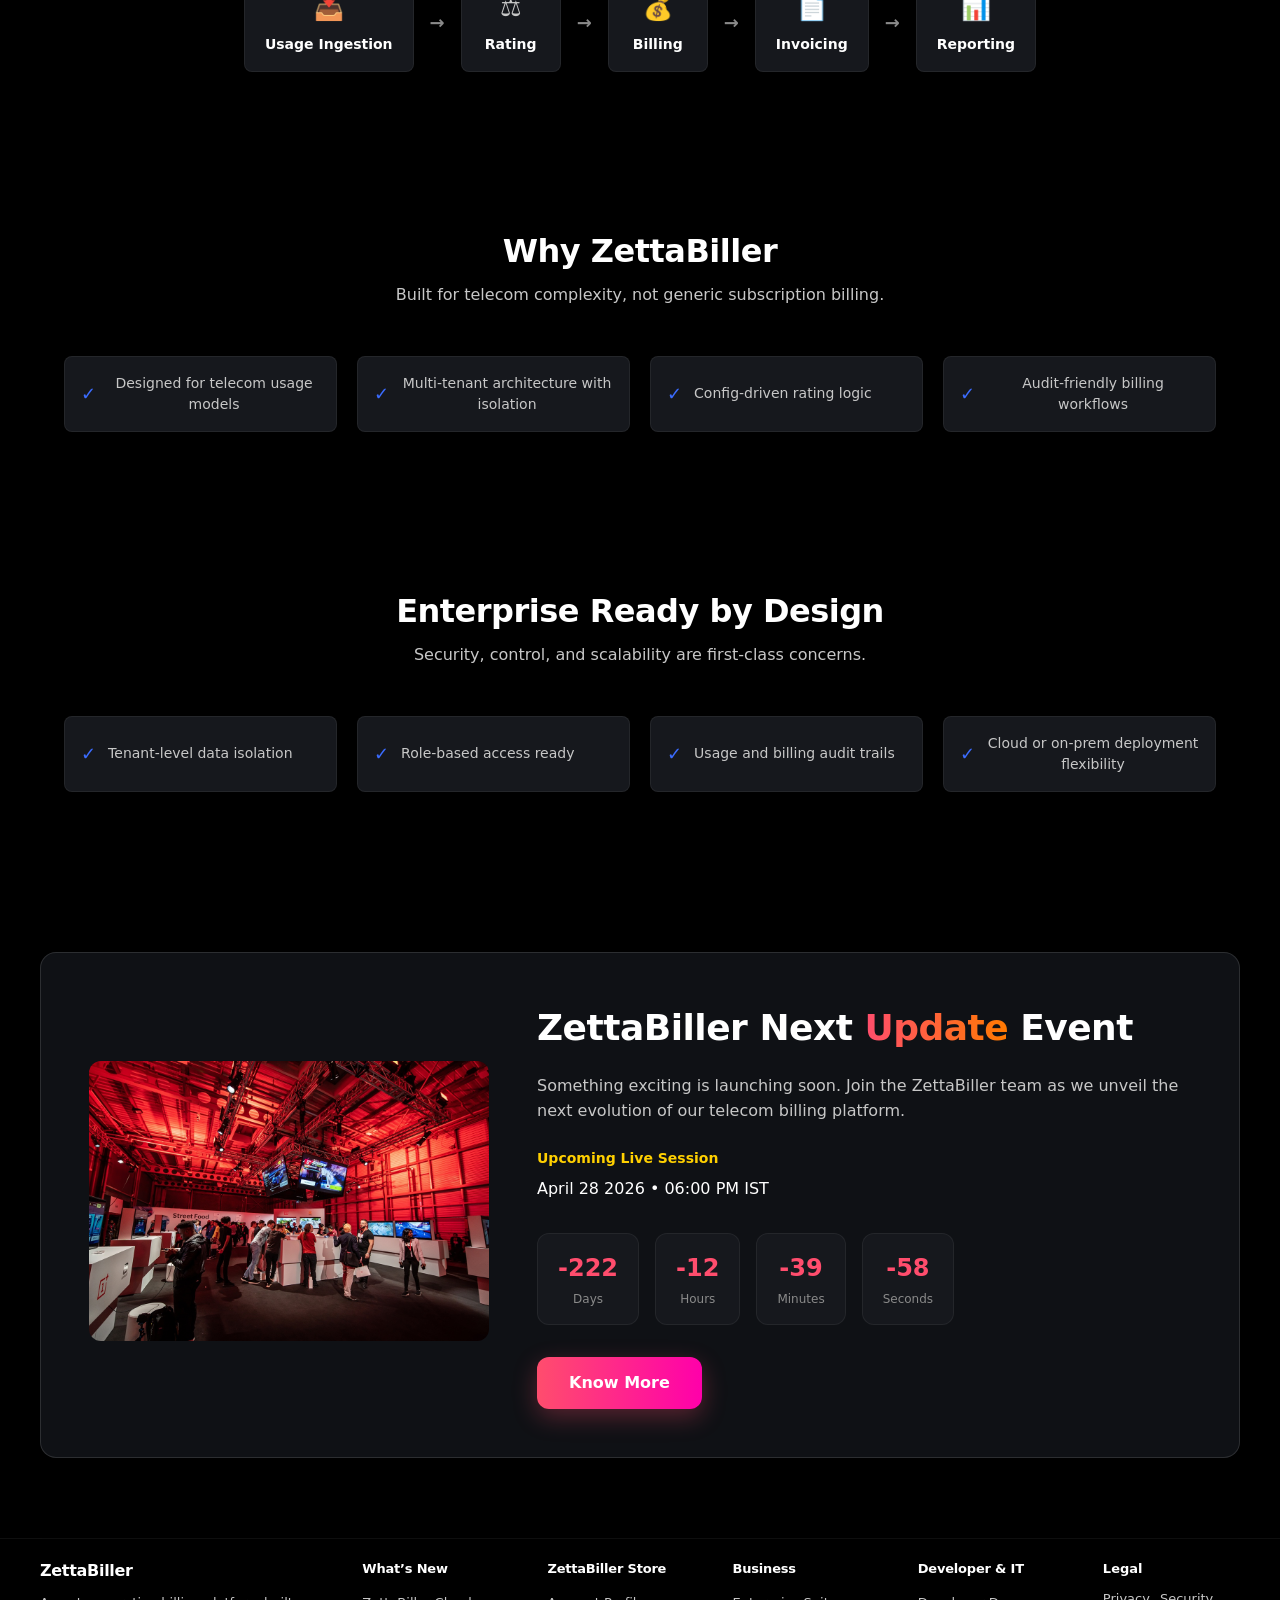
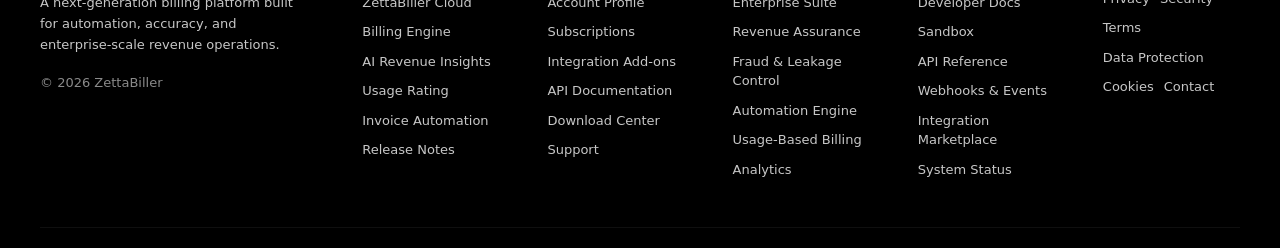
==== commit 7ebaf438: "V.11" ====
--- a/index.html
+++ b/index.html
@@ -74,34 +74,38 @@
 </div>
 
 <!-- HERO SECTION -->
-
+<!-- HERO SECTION -->
 <section class="hero">
-
-<div class="hero-inner">
-
-<div class="hero-copy">
-
-<h1>
-  <span>Built for Accuracy. Scaled for Volume. Designed for Control.</span>
-</h1>
-
-<p> ZettaBiller is a high performance telecom billing platform designed for operators, resellers and service providers.
-   Its modular architecture enables accurate usage rating, real time processing and dependable invoicing while efficiently
-   handling large scale volumes of voice, messaging and data traffic. </p>
-<div class="hero-actions">
-<button class="primary-btn" id="openDemo">
-Request Demo
-</button>
-</div>
-
-</div>
-
-<div class="hero-visual">
-<canvas id="engine-canvas"></canvas>
-</div>
-
-</div>
-
+    <div class="hero-inner">
+
+        <!-- LEFT (copy) -->
+        <div class="hero-copy">
+            <h1>
+                <span>Built for Accuracy. Scaled for Volume. Engineered for Telecom.</span>
+            </h1>
+
+            <p>
+                ZettaBiller is an enterprise‑grade billing and mediation platform built for telecom operators, MVNOs,
+                ISPs, resellers and digital service providers. Designed to handle millions of CDRs/EDRs per hour, it ensures
+                real‑time usage rating, intelligent mediation, automated invoicing and airtight revenue assurance.
+            </p>
+
+            <p>
+                With high‑performance architecture and deep audit visibility, ZettaBiller gives you complete control over
+                every call, message, byte, charge and contract — empowering your network to grow without limits.
+            </p>
+
+            <div class="hero-actions">
+                <button class="primary-btn" id="openDemo">Request Demo</button>
+            </div>
+        </div>
+
+        <!-- RIGHT (canvas animation) -->
+        <div class="hero-visual">
+            <canvas id="towerCanvas"></canvas>
+        </div>
+
+    </div>
 </section>
 
 <!-- REQUEST DEMO MODAL -->
@@ -299,7 +303,7 @@
   </div>
 </section>
 
-<!-- ZETTA ENGINE SECTION -------------->
+<!-- ZETTA EVENT SECTION -------------->
 <section class="event-section">
 
 <div class="event-card">
@@ -365,62 +369,75 @@
 </section>
 
   <!-- Footer / Description -->
-
 <footer class="site-footer">
   <div class="footer-inner">
 
-    <!-- Brand / Description -->
-    <div class="footer-brand">
+    <!-- Brand -->
+    <section class="footer-brand">
       <div class="footer-logo">ZettaBiller</div>
       <p class="footer-desc">
-        Enterprise-grade telecom billing platform built for
-        accuracy, auditability, and scale.
+        A next‑generation billing platform built for automation, accuracy, and enterprise‑scale revenue operations.
       </p>
-      <div class="footer-copy">
-        © 2026 ZettaBiller . All rights reserved.
-      </div>
-    </div>
-
-    <!-- Product / Menu -->
-    <div class="footer-col">
-      <h4>Product</h4>
-      <a href="#">Product Overview</a>
+      <p class="footer-copyright">© 2026 ZettaBiller</p>
+    </section>
+
+    <!-- What's New -->
+    <nav class="footer-col">
+      <h4>What’s New</h4>
+      <a href="#">ZettaBiller Cloud</a>
       <a href="#">Billing Engine</a>
-      <a href="#">Rating & Mediation</a>
-      <a href="#">Invoicing</a>
-      <a href="#">Pricing</a>
-    </div>
-
-    <!-- Company -->
-    <div class="footer-col">
-      <h4>Company</h4>
-      <a href="#">About</a>
-      <a href="#">Customers</a>
-      <a href="#">Careers</a>
-      <a href="#">Blog & Press</a>
-      <a href="#">Contact</a>
-    </div>
-
-    <!-- Support -->
-    <div class="footer-col">
-      <h4>Support</h4>
-      <a href="#">Documentation</a>
-      <a href="#">Implementation</a>
-      <a href="#">Support Portal</a>
-      <a href="#">Status</a>
-    </div>
+      <a href="#">AI Revenue Insights</a>
+      <a href="#">Usage Rating</a>
+      <a href="#">Invoice Automation</a>
+      <a href="#">Release Notes</a>
+    </nav>
+
+    <!-- Store -->
+    <nav class="footer-col">
+      <h4>ZettaBiller Store</h4>
+      <a href="#">Account Profile</a>
+      <a href="#">Subscriptions</a>
+      <a href="#">Integration Add‑ons</a>
+      <a href="#">API Documentation</a>
+      <a href="#">Download Center</a>
+      <a href="#">Support</a>
+    </nav>
+
+    <!-- Business -->
+    <nav class="footer-col">
+      <h4>Business</h4>
+      <a href="#">Enterprise Suite</a>
+      <a href="#">Revenue Assurance</a>
+      <a href="#">Fraud & Leakage Control</a>
+      <a href="#">Automation Engine</a>
+      <a href="#">Usage‑Based Billing</a>
+      <a href="#">Analytics</a>
+    </nav>
+
+    <!-- Developer & IT -->
+    <nav class="footer-col">
+      <h4>Developer & IT</h4>
+      <a href="#">Developer Docs</a>
+      <a href="#">Sandbox</a>
+      <a href="#">API Reference</a>
+      <a href="#">Webhooks & Events</a>
+      <a href="#">Integration Marketplace</a>
+      <a href="#">System Status</a>
+    </nav>
 
     <!-- Legal -->
-    <div class="footer-col">
+    <section class="footer-legal">
       <h4>Legal</h4>
-      <a href="#">Privacy Policy</a>
-      <a href="#">Terms of Service</a>
-      <a href="#">Security</a>
-      <a href="#">Compliance</a>
-    </div>
+      <div class="footer-legal-links">
+        <a href="#">Privacy</a>
+        <a href="#">Security</a>
+        <a href="#">Terms</a>
+        <a href="#">Data Protection</a>
+        <a href="#">Cookies</a>
+        <a href="#">Contact</a>
+      </div>
+    </section>
 
   </div>
 </footer>
-
-
 <script src="assets/js/main.js"></script>
--- a/assets/css/style.css
+++ b/assets/css/style.css
@@ -1,5 +1,5 @@
 /* =====================================================
-   ZETTABILLER - Premium Professional Theme
+   ZETTABILLER - UI
 ===================================================== */
 
 :root {
@@ -143,12 +143,13 @@
 /* =====================================================
 HERO
 ===================================================== */
-
+/* HERO SECTION */
 .hero {
     padding: 80px 24px;
     background: var(--bg-page);
 }
 
+/* Keep your grid – it works well */
 .hero-inner {
     max-width: 1200px;
     margin: 0 auto;
@@ -162,49 +163,63 @@
     max-width: 600px;
 }
 
-/* Headline */
+/* Professional Billing Headline */
 .hero h1 {
-    font-size: 40px;
-    line-height: 1.1;
-    letter-spacing: -0.5px;
+    font-size: 44px;
+    line-height: 1.15;
+    letter-spacing: -0.8px;
     color: var(--text-heading);
-    margin-bottom: 16px;
+    margin-bottom: 18px;
     font-weight: 700;
 }
 
-/* Gradient Highlight */
-.hero span {
+/* Gradient Highlight (keep your effect) */
+.hero h1 span {
     background: linear-gradient(90deg, #4f6bff, #7c3aed, #ff5bc6, #ff7259);
     -webkit-background-clip: text;
     -webkit-text-fill-color: transparent;
 }
 
-/* Hero Paragraph */
+/* Long descriptive billing paragraphs */
 .hero p {
     font-size: 16px;
-    line-height: 1.6;
-    color: var(--text-body);
-    margin-bottom: 32px;
-    max-width: 500px;
-}
-
-/* Button */
+    line-height: 1.7;
+    color: var(--text-body);
+    margin-bottom: 24px;
+    max-width: 520px;
+}
+
+/* CTA Button */
 .primary-btn {
-    padding: 12px 24px;
+    padding: 14px 30px;
     background: var(--color-primary);
     color: #ffffff;
-    border-radius: 8px;
+    border-radius: 10px;
     border: none;
     font-weight: 600;
-    font-size: 14px;
+    font-size: 15px;
     cursor: pointer;
-    transition: all 0.2s ease;
+    transition: all 0.25s ease;
 }
 
 .primary-btn:hover {
     background: var(--color-primary-hover);
-    transform: translateY(-2px);
+    transform: translateY(-3px);
     box-shadow: var(--shadow-soft);
+}
+
+/* Canvas area */
+.hero-visual {
+    width: 100%;
+    height: 420px;
+    display: flex;
+    justify-content: center;
+    align-items: center;
+}
+
+#towerCanvas {
+    width: 100%;
+    height: 100%;
 }
 
 /* =====================================================
@@ -784,7 +799,7 @@
     }
 }
 /* =====================================================
-   ZETTABILLER ENGINE SECTION (EVENT SECTION)
+   ZETTABILLER EVENT SECTION 
 ===================================================== */
 
 /* Event Section */
@@ -1003,18 +1018,20 @@
     border-top: 1px solid var(--border-light);
 }
 
+/* Main grid: Brand + 5 columns */
 .footer-inner {
     max-width: 1200px;
     margin: 0 auto;
     display: grid;
-    grid-template-columns: 2fr 1fr 1fr 1fr;
+    grid-template-columns: 2fr 1fr 1fr 1fr 1fr 1fr;
     gap: 48px;
-    margin-bottom: 48px;
     padding-bottom: 48px;
     border-bottom: 1px solid var(--border-light);
 }
 
-/* Footer Brand Section */
+/* ==========================================
+   BRAND SECTION
+========================================== */
 .footer-brand {
     display: flex;
     flex-direction: column;
@@ -1040,7 +1057,9 @@
     margin-top: 8px;
 }
 
-/* Footer Columns */
+/* ==========================================
+   COLUMNS
+========================================== */
 .footer-col {
     display: flex;
     flex-direction: column;
@@ -1052,25 +1071,23 @@
     font-weight: 700;
     color: var(--text-heading);
     letter-spacing: -0.2px;
+    margin-bottom: 4px;
 }
 
 .footer-col a {
     font-size: 13px;
     color: var(--text-body);
-    transition: color 0.2s ease;
     text-decoration: none;
+    transition: 0.2s ease;
 }
 
 .footer-col a:hover {
     color: var(--color-primary);
 }
 
-/* Footer Bottom - Legal & Copyright */
-.footer-bottom {
-    max-width: 1200px;
-    margin: 0 auto;
-}
-
+/* ==========================================
+   LEGAL COLUMN
+========================================== */
 .footer-legal {
     display: flex;
     flex-direction: column;
@@ -1081,7 +1098,6 @@
     font-size: 13px;
     font-weight: 700;
     color: var(--text-heading);
-    letter-spacing: -0.2px;
 }
 
 .footer-legal-links {
@@ -1093,36 +1109,35 @@
 .footer-legal-links a {
     font-size: 13px;
     color: var(--text-body);
+    text-decoration: none;
     transition: color 0.2s ease;
-    text-decoration: none;
 }
 
 .footer-legal-links a:hover {
     color: var(--color-primary);
 }
 
-/* =====================================================
-RESPONSIVE
-===================================================== */
-
+/* Hide unused old block */
+.footer-bottom {
+    display: none;
+}
+
+/* ==========================================
+   RESPONSIVE
+========================================== */
 @media (max-width: 768px) {
     .site-footer {
         padding: 48px 20px;
     }
 
     .footer-inner {
-        grid-template-columns: 1fr 1fr;
+        grid-template-columns: 1fr 1fr; 
         gap: 32px;
-        margin-bottom: 32px;
         padding-bottom: 32px;
     }
 
     .footer-brand {
         grid-column: 1 / -1;
-    }
-
-    .footer-legal-links {
-        gap: 10px;
     }
 }
 
@@ -1134,7 +1149,6 @@
     .footer-inner {
         grid-template-columns: 1fr;
         gap: 24px;
-        margin-bottom: 24px;
         padding-bottom: 24px;
     }
 
@@ -1142,47 +1156,4 @@
         flex-direction: column;
         gap: 8px;
     }
-}
-
-.site-footer {
-    background: var(--bg-page);
-    padding: 20px 10px;
-    border-top: 1px solid var(--border-light);
-}
-
-/* Make room for Legal as part of the same grid */
-.footer-inner {
-    max-width: 1200px;
-    margin: 0 auto;
-    display: grid;
-
-    /* If you had 4 columns, add one for Legal */
-    grid-template-columns: 2fr 1fr 1fr 1fr 1fr;
-    gap: 48px;
-
-    /* remove line & spacing used for the old bottom section */
-    border-bottom: none;
-}
-
-/* Reuse your existing styles */
-.footer-col,
-.footer-legal {
-    display: flex;
-    flex-direction: column;
-    gap: 10px;
-}
-
-/* Remove the now-unused block entirely */
-.footer-bottom { display: none; }
-
-/* Responsive */
-@media (max-width: 768px) {
-    .site-footer { padding: 48px 20px; }
-    .footer-inner { grid-template-columns: 1fr 1fr; gap: 32px; }
-    .footer-brand { grid-column: 1 / -1; }
-}
-@media (max-width: 480px) {
-    .site-footer { padding: 40px 16px; }
-    .footer-inner { grid-template-columns: 1fr; gap: 24px; }
-    .footer-legal-links { flex-direction: column; gap: 8px; }
-}
+}
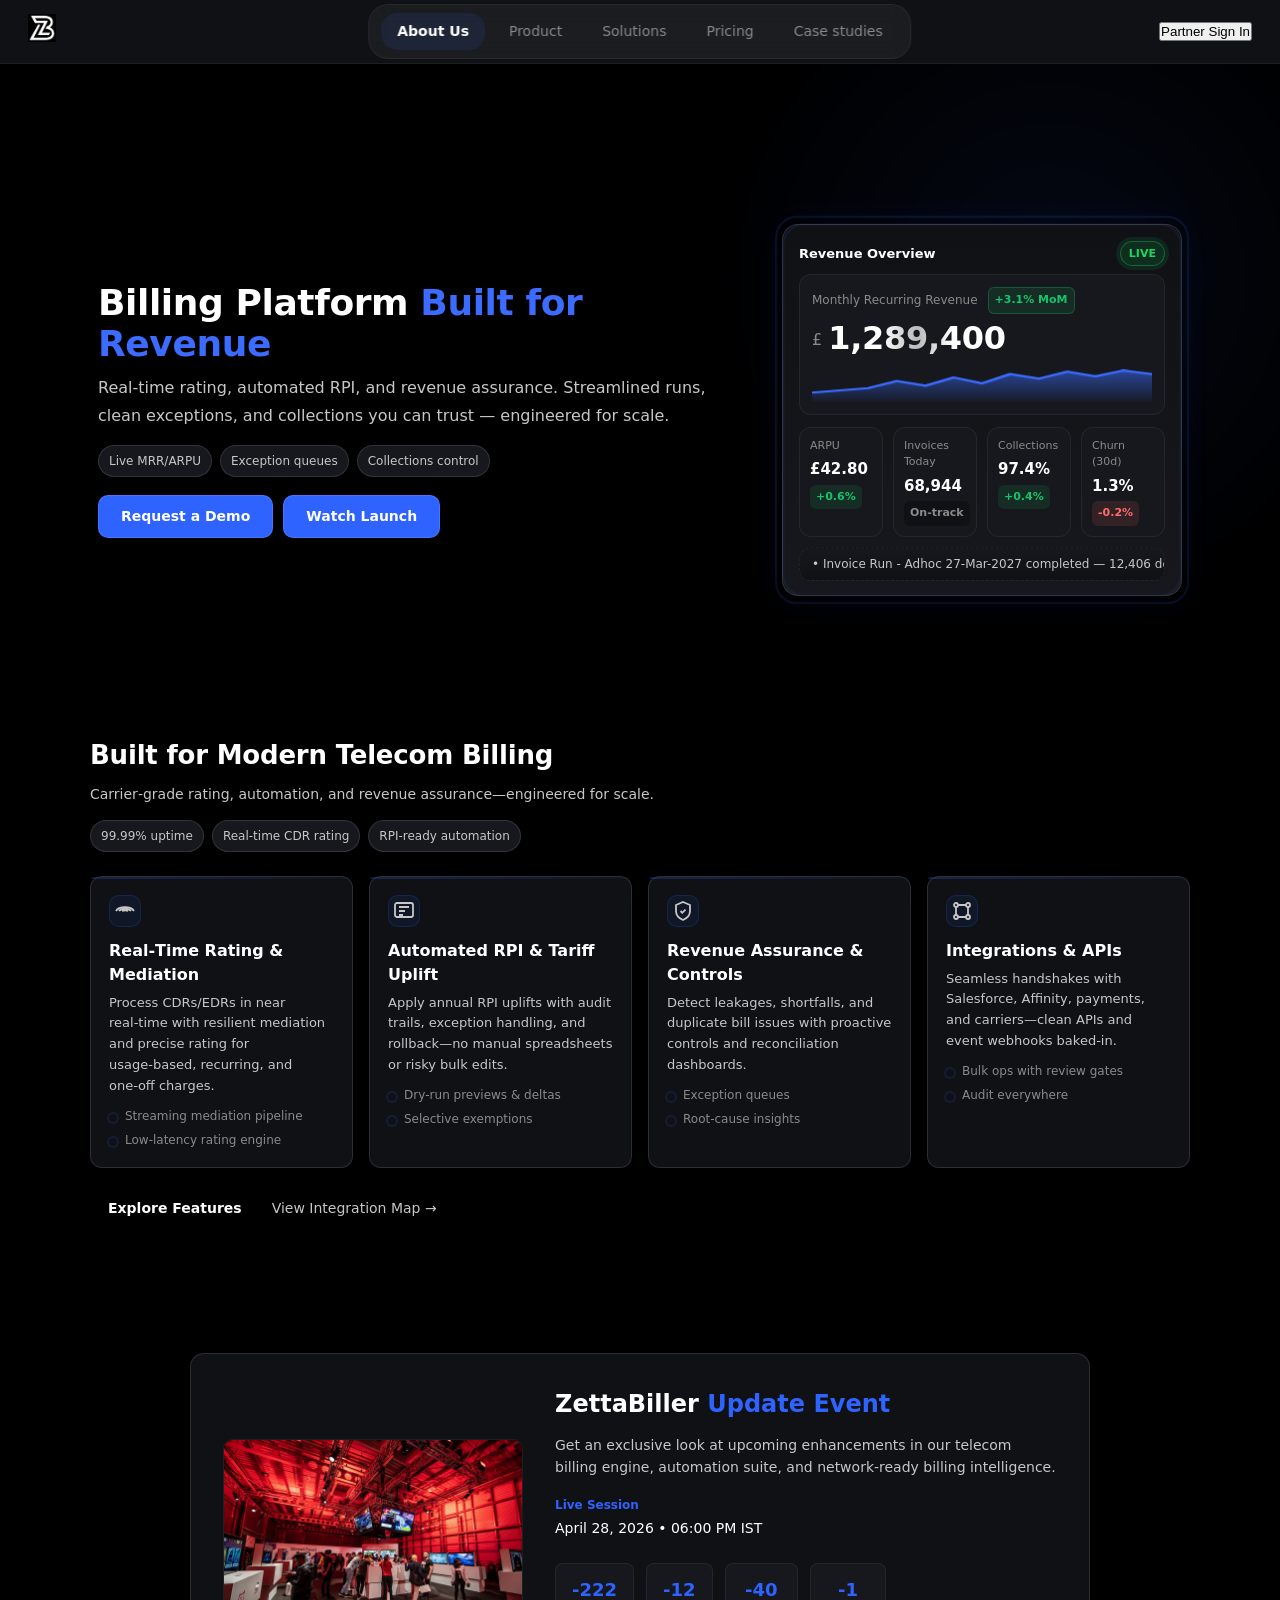
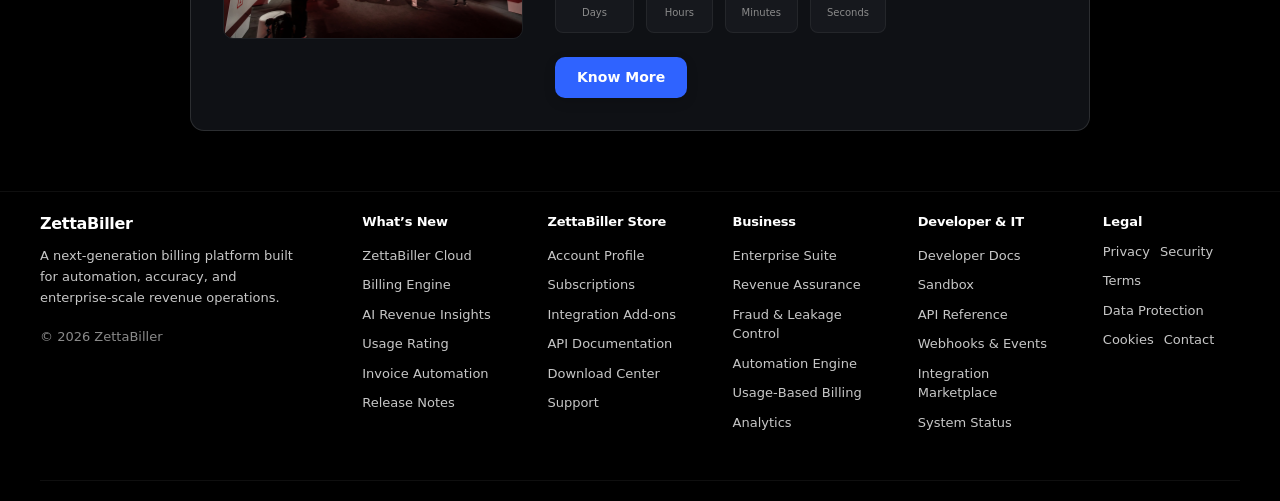
==== commit f1d35936: "V.11" ====
--- a/index.html
+++ b/index.html
@@ -73,302 +73,346 @@
 
 </div>
 
+<!-- REQUEST A DEMO MODAL -->
+<div id="demoModal" class="zb-demo-modal" role="dialog" aria-modal="true" aria-labelledby="demoTitle" hidden>
+
+  <div class="zb-demo-card" role="document">
+
+    <!-- Header -->
+    <div class="zb-demo-header">
+      <h2 id="demoTitle">Request a Demo</h2>
+      <button id="closeDemo" class="zb-demo-close" aria-label="Close">✕</button>
+    </div>
+
+    <!-- FORM -->
+    <form id="demoForm" class="zb-demo-form" novalidate>
+
+      <!-- Name Grid -->
+      <div class="zb-grid">
+        <input type="text" name="firstName" placeholder="First Name" required>
+        <input type="text" name="lastName" placeholder="Last Name" required>
+      </div>
+
+      <!-- Phone + Email Grid -->
+      <div class="zb-grid">
+
+        <!-- Phone Block -->
+        <div class="zb-phone">
+          <select name="countryCode" class="zb-country">
+            <option value="+1">+1</option>
+            <option value="+44" selected>+44</option>
+            <option value="+91">+91</option>
+            <option value="+971">+971</option>
+          </select>
+
+          <input type="tel" name="mobile" placeholder="Mobile Number" required>
+        </div>
+
+        <!-- Email -->
+        <input type="email" name="workEmail" placeholder="Work Email" required>
+      </div>
+
+      <!-- Company -->
+      <input class="zb-company" type="text" name="company" placeholder="Company Name">
+
+      <!-- Consent -->
+      <div class="zb-consent">
+        <input id="demoConsent" type="checkbox" required>
+        <label for="demoConsent">
+          By submitting this request, you agree that ZettaBiller may contact you via phone,
+          SMS, or email regarding your demo request.
+        </label>
+      </div>
+
+      <!-- Submit -->
+      <button type="submit" class="zb-btn zb-btn--primary zb-submit">
+        Submit Demo Request
+      </button>
+
+    </form>
+
+    <!-- SUCCESS STATE -->
+    <div id="demoSuccess" class="zb-success" hidden>
+      <div class="zb-check">✓</div>
+      <h3>Request Submitted</h3>
+      <p class="zb-note">
+        Our team will contact you shortly to schedule your demo.
+      </p>
+    </div>
+
+  </div>
+</div>
+
 <!-- HERO SECTION -->
-<!-- HERO SECTION -->
-<section class="hero">
-    <div class="hero-inner">
-
-        <!-- LEFT (copy) -->
-        <div class="hero-copy">
-            <h1>
-                <span>Built for Accuracy. Scaled for Volume. Engineered for Telecom.</span>
-            </h1>
-
-            <p>
-                ZettaBiller is an enterprise‑grade billing and mediation platform built for telecom operators, MVNOs,
-                ISPs, resellers and digital service providers. Designed to handle millions of CDRs/EDRs per hour, it ensures
-                real‑time usage rating, intelligent mediation, automated invoicing and airtight revenue assurance.
-            </p>
-
-            <p>
-                With high‑performance architecture and deep audit visibility, ZettaBiller gives you complete control over
-                every call, message, byte, charge and contract — empowering your network to grow without limits.
-            </p>
-
-            <div class="hero-actions">
-                <button class="primary-btn" id="openDemo">Request Demo</button>
-            </div>
-        </div>
-
-        <!-- RIGHT (canvas animation) -->
-        <div class="hero-visual">
-            <canvas id="towerCanvas"></canvas>
-        </div>
-
-    </div>
+<section class="zb-hero" aria-labelledby="zb-hero-title">
+  <div class="zb-hero-wrap">
+    <div class="zb-hero-grid">
+
+      <!-- LEFT: COPY -->
+      <div class="zb-hero-content">
+        <h1 class="zb-hero-title" id="zb-hero-title">
+          Billing Platform <span class="zb-accent">Built for Revenue</span>
+        </h1>
+
+        <p class="zb-hero-sub">
+          Real‑time rating, automated RPI, and revenue assurance. Streamlined runs, clean exceptions, and
+          collections you can trust — engineered for scale.
+        </p>
+
+        <div class="zb-hero-chips" role="list">
+          <span class="zb-chip" role="listitem">Live MRR/ARPU</span>
+          <span class="zb-chip" role="listitem">Exception queues</span>
+          <span class="zb-chip" role="listitem">Collections control</span>
+        </div>
+           <div class="zb-hero-ctas">
+            <a class="zb-btn zb-btn--primary" id="openDemo" href="#request-a-demo">Request a Demo</a>
+            <a class="zb-btn zb-btn--ghost" href="#watchlaunch">Watch Launch</a>
+          </div>
+        </div>
+
+      <!-- RIGHT: REVENUE CARD (live/animated) -->
+      <div class="zb-hero-visual" aria-hidden="false">
+        <article class="zb-rev-card" aria-label="Live revenue overview">
+
+          <!-- Card header -->
+          <header class="zb-rc-header">
+            <span class="zb-rc-title">Revenue Overview</span>
+            <span class="zb-rc-pill" aria-live="polite">LIVE</span>
+          </header>
+
+          <!-- MRR (animated number + sparkline) -->
+          <div class="zb-rc-mrr">
+            <div class="zb-rc-mrr-meta">
+              <span class="zb-rc-label">Monthly Recurring Revenue</span>
+              <span class="zb-rc-trend zb-up">+3.1% MoM</span>
+            </div>
+
+            <div class="zb-rc-mrr-value">
+              <span class="zb-cur">£</span>
+              <!-- For real count-up, set data-target and use the optional JS below -->
+              <span class="zb-odometer" data-target="1289400">1,289,400</span>
+            </div>
+
+            <!-- Sparkline (CSS animated draw) -->
+            <figure class="zb-sparkline" aria-label="Revenue sparkline">
+              <svg viewBox="0 0 120 36" preserveAspectRatio="none">
+                <defs>
+                  <linearGradient id="zbLineGrad" x1="0" y1="0" x2="0" y2="1">
+                    <stop offset="0%" stop-color="var(--color-primary)" stop-opacity="0.55"/>
+                    <stop offset="100%" stop-color="var(--color-primary)" stop-opacity="0.05"/>
+                  </linearGradient>
+                </defs>
+                <!-- Fill area -->
+                <path class="fill"
+                      d="M0,28 L10,26 L20,24 L30,18 L40,22 L50,15 L60,20 L70,12 L80,16 L90,10 L100,14 L110,9 L120,12 L120,36 L0,36 Z"
+                      fill="url(#zbLineGrad)"/>
+                <!-- Stroke line -->
+                <path class="line"
+                      d="M0,28 L10,26 L20,24 L30,18 L40,22 L50,15 L60,20 L70,12 L80,16 L90,10 L100,14 L110,9 L120,12"
+                      fill="none" stroke="var(--color-primary)" stroke-width="1.8"
+                      stroke-linecap="round" stroke-linejoin="round"/>
+              </svg>
+            </figure>
+          </div>
+
+          <!-- KPI row -->
+          <div class="zb-rc-kpis">
+            <div class="zb-kpi">
+              <span class="zb-kpi-label">ARPU</span>
+              <span class="zb-kpi-value" data-target="42.80">£42.80</span>
+              <span class="zb-kpi-note zb-up">+0.6%</span>
+            </div>
+            <div class="zb-kpi">
+              <span class="zb-kpi-label">Invoices Today</span>
+              <span class="zb-kpi-value" data-target="68944">68,944</span>
+              <span class="zb-kpi-note zb-ok">On‑track</span>
+            </div>
+            <div class="zb-kpi">
+              <span class="zb-kpi-label">Collections</span>
+              <span class="zb-kpi-value" data-target="97.4">97.4%</span>
+              <span class="zb-kpi-note zb-up">+0.4%</span>
+            </div>
+            <div class="zb-kpi">
+              <span class="zb-kpi-label">Churn (30d)</span>
+              <span class="zb-kpi-value" data-target="1.3">1.3%</span>
+              <span class="zb-kpi-note zb-down">‑0.2%</span>
+            </div>
+          </div>
+
+          <!-- Billing events ticker -->
+          <div class="zb-rc-ticker" aria-label="Recent billing events">
+            <ul class="zb-ticker-track">
+              <li>• Invoice Run - Adhoc 27-Mar-2027 completed — 12,406 docs</li>
+              <li>• DD collection window opened — 09:00 IST</li>
+              <li>• 38 exceptions queued — 92% auto‑resolved</li>
+              <li>• RPI uplift batch (dry‑run) ready</li>
+              <li>• Collections pass rate 97.4% — +0.4%</li>
+            </ul>
+          </div>
+
+        </article>
+      </div>
+
+    </div>
+  </div>
 </section>
 
-<!-- REQUEST DEMO MODAL -->
-
-<div id="demoModal" class="zb-demo-modal">
-
-<div class="zb-demo-card">
-
-<div class="zb-demo-header">
-<h2>Request a Demo</h2>
-<span id="closeDemo" class="zb-demo-close">✕</span>
-</div>
-
-<form id="demoForm" class="zb-demo-form">
-
-<div class="zb-grid">
-<input type="text" placeholder="First Name" required>
-<input type="text" placeholder="Last Name" required>
-</div>
-
-<div class="zb-grid">
-
-<div class="zb-phone">
-
-<select class="zb-country">
-<option value="+1">+1</option>
-<option value="+44" selected>+44</option>
-<option value="+91">+91</option>
-<option value="+971">+971</option>
-</select>
-
-<input type="tel" placeholder="Mobile Number" required>
-
-</div>
-
-<input type="email" placeholder="Work Email" required>
-
-</div>
-
-<input class="zb-company" type="text" placeholder="Company Name">
-
-<div class="zb-consent">
-<input type="checkbox" required>
-<p>
-By submitting this request you agree that ZettaBiller may contact you via phone,
-SMS or email regarding your demo request.
-</p>
-</div>
-
-<button type="submit" class="zb-submit">
-Submit Demo Request
-</button>
-
-</form>
-
-<div id="demoSuccess" class="zb-success">
-
-<div class="zb-check">✓</div>
-
-<h3>Request Submitted</h3>
-
-<p class="zb-note">
-Our team will contact you shortly to schedule your demo.
-</p>
-
-</div>
-
-</div>
-
-</div>
-
-<!-- WHO IT IS FOR -->
-<section class="who-section">
-  <div class="section-container">
-    <h2 class="section-title">Who ZettaBiller Is Built For</h2>
-    <p class="section-sub">
-      Designed specifically for telecom environments where accuracy and control matter.
-    </p>
-
-    <div class="card-grid">
-      <div class="card">
-        <div class="card-icon">📡</div>
-        <h3>Wholesale Telecom Operators</h3>
-        <p>High-volume CDR processing with reconciliation and audit control.</p>
-        <a href="#" class="section-btn">Learn More</a>
-      </div>
-      <div class="card">
-        <div class="card-icon">🌐</div>
-        <h3>ISPs and Virtual Operators</h3>
-        <p>Usage-based billing, recurring charges, and flexible tariff models.</p>
-        <a href="#" class="section-btn">Learn More</a>
-      </div>
-      <div class="card">
-        <div class="card-icon">🏢</div>
-        <h3>Enterprise Billing Teams</h3>
-        <p>Configurable rating logic without code changes.</p>
-        <a href="#" class="section-btn">Learn More</a>
-      </div>
-    </div>
+<!-- ZETTA Built for Modern Telecom Billing -------------->
+
+<section class="zb-after-hero" aria-labelledby="zb-ah-title">
+  <div class="zb-ah-wrap">
+
+    <!-- Header -->
+    <header class="zb-ah-header">
+      <h2 class="zb-ah-title" id="zb-ah-title">
+        Built for Modern Telecom Billing
+      </h2>
+      <p class="zb-ah-sub">
+        Carrier‑grade rating, automation, and revenue assurance—engineered for scale.
+      </p>
+
+      <!-- Quick info chips -->
+      <div class="zb-ah-metrics" role="list">
+        <span class="zb-chip" role="listitem">99.99% uptime</span>
+        <span class="zb-chip" role="listitem">Real‑time CDR rating</span>
+        <span class="zb-chip" role="listitem">RPI‑ready automation</span>
+      </div>
+    </header>
+
+    <!-- Smooth cards -->
+    <div class="zb-ah-grid">
+
+      <!-- Card 1 -->
+      <article class="zb-ah-card">
+        <div class="zb-ah-icon" aria-hidden="true">
+          <!-- Wave / 5G style icon -->
+          <svg viewBox="0 0 24 24" fill="none" width="24" height="24" stroke="currentColor" stroke-width="1.8">
+            <path d="M3 12c3-5 15-5 18 0" />
+            <path d="M6 12c2.5-3 9.5-3 12 0" />
+            <path d="M9 12c2-1 4-1 6 0" />
+          </svg>
+        </div>
+        <h3 class="zb-ah-card-title">Real‑Time Rating & Mediation</h3>
+        <p class="zb-ah-card-desc">
+          Process CDRs/EDRs in near real‑time with resilient mediation and precise rating for usage‑based, recurring, and one‑off charges.
+        </p>
+        <ul class="zb-ah-list">
+          <li>Streaming mediation pipeline</li>
+          <li>Low‑latency rating engine</li>
+        </ul>
+      </article>
+
+      <!-- Card 2 -->
+      <article class="zb-ah-card">
+        <div class="zb-ah-icon" aria-hidden="true">
+          <!-- Price / RPI icon -->
+          <svg viewBox="0 0 24 24" fill="none" width="24" height="24" stroke="currentColor" stroke-width="1.8">
+            <rect x="3" y="4" width="18" height="14" rx="2"></rect>
+            <path d="M7 8h10M7 12h6M7 16h4"></path>
+          </svg>
+        </div>
+        <h3 class="zb-ah-card-title">Automated RPI & Tariff Uplift</h3>
+        <p class="zb-ah-card-desc">
+          Apply annual RPI uplifts with audit trails, exception handling, and rollback—no manual spreadsheets or risky bulk edits.
+        </p>
+        <ul class="zb-ah-list">
+          <li>Dry‑run previews & deltas</li>
+          <li>Selective exemptions</li>
+        </ul>
+      </article>
+
+      <!-- Card 3 -->
+      <article class="zb-ah-card">
+        <div class="zb-ah-icon" aria-hidden="true">
+          <!-- Shield / assurance icon -->
+          <svg viewBox="0 0 24 24" fill="none" width="24" height="24" stroke="currentColor" stroke-width="1.8">
+            <path d="M12 3l7 3v6c0 5-3.5 7.5-7 9-3.5-1.5-7-4-7-9V6l7-3z"></path>
+            <path d="M9.5 12l1.8 1.8 3.2-3.2"></path>
+          </svg>
+        </div>
+        <h3 class="zb-ah-card-title">Revenue Assurance & Controls</h3>
+        <p class="zb-ah-card-desc">
+          Detect leakages, shortfalls, and duplicate bill issues with proactive controls and reconciliation dashboards.
+        </p>
+        <ul class="zb-ah-list">
+          <li>Exception queues</li>
+          <li>Root‑cause insights</li>
+        </ul>
+      </article>
+
+      <!-- Card 4 -->
+      <article class="zb-ah-card">
+        <div class="zb-ah-icon" aria-hidden="true">
+          <!-- Integrations / API icon -->
+          <svg viewBox="0 0 24 24" fill="none" width="24" height="24" stroke="currentColor" stroke-width="1.8">
+            <circle cx="6" cy="6" r="2"></circle>
+            <circle cx="18" cy="6" r="2"></circle>
+            <circle cx="6" cy="18" r="2"></circle>
+            <circle cx="18" cy="18" r="2"></circle>
+            <path d="M8 6h8M6 8v8M18 8v8M8 18h8"></path>
+          </svg>
+        </div>
+        <h3 class="zb-ah-card-title">Integrations & APIs</h3>
+        <p class="zb-ah-card-desc">
+          Seamless handshakes with Salesforce, Affinity, payments, and carriers—clean APIs and event webhooks baked‑in.
+        </p>
+        <ul class="zb-ah-list">
+          <li>Bulk ops with review gates</li>
+          <li>Audit everywhere</li>
+        </ul>
+      </article>
+
+    </div>
+
+    <!-- CTA Row (optional) -->
+    <div class="zb-ah-cta">
+      <a class="zb-ah-btn" href="#features">Explore Features</a>
+      <a class="zb-ah-link" href="#integrations">View Integration Map →</a>
+    </div>
+
   </div>
 </section>
 
-<!-- BILLING FLOW -->
-<section class="flow-section">
-  <div class="section-container">
-    <h2 class="section-title">End-to-End Billing Engine</h2>
-    <p class="section-sub">
-      A clear and controlled telecom billing lifecycle.
-    </p>
-
-    <div class="flow">
-      <div class="flow-step">
-        <div class="step-icon">📥</div>
-        <h4>Usage Ingestion</h4>
-      </div>
-      <div class="flow-arrow">→</div>
-      <div class="flow-step">
-        <div class="step-icon">⚖️</div>
-        <h4>Rating</h4>
-      </div>
-      <div class="flow-arrow">→</div>
-      <div class="flow-step">
-        <div class="step-icon">💰</div>
-        <h4>Billing</h4>
-      </div>
-      <div class="flow-arrow">→</div>
-      <div class="flow-step">
-        <div class="step-icon">📄</div>
-        <h4>Invoicing</h4>
-      </div>
-      <div class="flow-arrow">→</div>
-      <div class="flow-step">
-        <div class="step-icon">📊</div>
-        <h4>Reporting</h4>
-      </div>
+<!-- ZETTA EVENT SECTION -------------->
+
+ <section class="zb-event" aria-labelledby="zb-event-title">
+  <div class="zb-event-card">
+    <div class="zb-grid">
+
+      <!-- IMAGE -->
+      <div class="zb-img-box">
+        <img src="assets/images/event.jpg" alt="ZettaBiller Update Event">
+      </div>
+
+      <!-- CONTENT -->
+      <div class="zb-content">
+        <h2 class="zb-title" id="zb-event-title">
+          ZettaBiller <span class="zb-highlight">Update Event</span>
+        </h2>
+
+        <p class="zb-desc">
+          Get an exclusive look at upcoming enhancements in our telecom billing engine, automation suite,
+          and network‑ready billing intelligence.
+        </p>
+
+        <div class="zb-label">Live Session</div>
+        <div class="zb-date">April 28, 2026 • 06:00 PM IST</div>
+
+        <div class="zb-countdown" aria-label="Event countdown">
+          <div class="zb-time"><span id="days">53</span><p>Days</p></div>
+          <div class="zb-time"><span id="hours">16</span><p>Hours</p></div>
+          <div class="zb-time"><span id="minutes">50</span><p>Minutes</p></div>
+          <div class="zb-time"><span id="seconds">56</span><p>Seconds</p></div>
+        </div>
+
+        <a class="zb-btn" href="#event-details">Know More</a>
+      </div>
+
     </div>
   </div>
 </section>
 
-<!-- WHY ZETTABILLER -->
-<section class="why-section">
-  <div class="section-container">
-    <h2 class="section-title">Why ZettaBiller</h2>
-    <p class="section-sub">
-      Built for telecom complexity, not generic subscription billing.
-    </p>
-
-    <div class="checklist">
-      <div class="check">
-        <div class="check-icon">✓</div>
-        <span>Designed for telecom usage models</span>
-      </div>
-      <div class="check">
-        <div class="check-icon">✓</div>
-        <span>Multi-tenant architecture with isolation</span>
-      </div>
-      <div class="check">
-        <div class="check-icon">✓</div>
-        <span>Config-driven rating logic</span>
-      </div>
-      <div class="check">
-        <div class="check-icon">✓</div>
-        <span>Audit-friendly billing workflows</span>
-      </div>
-    </div>
-  </div>
-</section>
-
-<!-- ENTERPRISE READINESS -->
-<section class="enterprise-section">
-  <div class="section-container">
-    <h2 class="section-title">Enterprise Ready by Design</h2>
-    <p class="section-sub">
-      Security, control, and scalability are first-class concerns.
-    </p>
-
-    <div class="checklist">
-      <div class="check">
-        <div class="check-icon">✓</div>
-        <span>Tenant-level data isolation</span>
-      </div>
-      <div class="check">
-        <div class="check-icon">✓</div>
-        <span>Role-based access ready</span>
-      </div>
-      <div class="check">
-        <div class="check-icon">✓</div>
-        <span>Usage and billing audit trails</span>
-      </div>
-      <div class="check">
-        <div class="check-icon">✓</div>
-        <span>Cloud or on-prem deployment flexibility</span>
-      </div>
-    </div>
-  </div>
-</section>
-
-<!-- ZETTA EVENT SECTION -------------->
-<section class="event-section">
-
-<div class="event-card">
-
-<div class="event-grid">
-
-<div class="event-image">
-<img src="assets/images/event.jpg" alt="event">
-</div>
-
-<div class="event-content">
-
-<h2 class="event-title">
-ZettaBiller Next <span class="rgb-apple">Update</span> Event
-</h2>
-
-<p class="event-desc">
-Something exciting is launching soon. Join the ZettaBiller team as we unveil the next evolution of our telecom billing platform.
-</p>
-
-<div class="event-label">
-Upcoming Live Session
-</div>
-
-<div class="calendar">
-April 28 2026 • 06:00 PM IST
-</div>
-
-<div class="countdown">
-
-<div class="time">
-<span id="days">53</span>
-<p>Days</p>
-</div>
-
-<div class="time">
-<span id="hours">16</span>
-<p>Hours</p>
-</div>
-
-<div class="time">
-<span id="minutes">50</span>
-<p>Minutes</p>
-</div>
-
-<div class="time">
-<span id="seconds">56</span>
-<p>Seconds</p>
-</div>
-
-</div>
-
-<a class="event-btn" href="#">
-Know More
-</a>
-
-</div>
-
-</div>
-
-</div>
-
-</section>
-
-  <!-- Footer / Description -->
+<!-- Footer / Description -->
 <footer class="site-footer">
   <div class="footer-inner">
 
--- a/assets/css/style.css
+++ b/assets/css/style.css
@@ -29,17 +29,18 @@
     /* Shadow */
     --shadow-soft: 0 4px 12px rgba(0, 0, 0, 0.15);
     --shadow-strong: 0 8px 24px rgba(0, 0, 0, 0.2);
+
+    /* Layout (adjust to match your site) */
+    --page-max: 1140px;     /* container width */
+    --header-height: 64px;  /* sticky header height */
+    --container-pad: clamp(16px, 4vw, 28px);
 }
 
 /* =====================================================
 ZETTABILLER - Theme Reset
 ===================================================== */
 
-* {
-    box-sizing: border-box;
-    margin: 0;
-    padding: 0;
-}
+* { box-sizing: border-box; margin: 0; padding: 0; }
 
 body {
     font-family: -apple-system, BlinkMacSystemFont, "SF Pro Text", system-ui, sans-serif;
@@ -50,10 +51,7 @@
     font-size: 16px;
 }
 
-a {
-    text-decoration: none;
-    color: inherit;
-}
+a { text-decoration: none; color: inherit; }
 
 /* =====================================================
 HEADER
@@ -66,19 +64,24 @@
     display: flex;
     align-items: center;
     justify-content: space-between;
-    height: 64px;
-    padding: 0 24px;
+    height: var(--header-height);
+    padding: 0 var(--container-pad);
     background: var(--bg-surface);
     border-bottom: 1px solid var(--border-light);
     backdrop-filter: blur(10px);
     -webkit-backdrop-filter: blur(10px);
 }
 
-/* Logo */
-.site-logo {
-    height: 28px;
-    filter: invert(1);
-}
+.site-header .wrap {
+    width: 100%;
+    max-width: var(--page-max);
+    margin: 0 auto;
+    display: flex;
+    align-items: center;
+    gap: 16px;
+}
+
+.site-logo { height: 28px; filter: invert(1); }
 
 /* Navigation */
 .header-nav {
@@ -104,12 +107,7 @@
     transition: all 0.2s ease;
     cursor: pointer;
 }
-
-.nav-item:hover {
-    color: var(--text-heading);
-    background: rgba(255, 255, 255, 0.08);
-}
-
+.nav-item:hover { color: var(--text-heading); background: rgba(255, 255, 255, 0.08); }
 .nav-item.active {
     color: var(--text-heading);
     background: rgba(59, 108, 255, 0.1);
@@ -117,23 +115,19 @@
 }
 
 /* Header Actions */
-.header-actions {
-    display: flex;
-    gap: 12px;
-}
+.header-actions { display: flex; gap: 12px; }
 
 .partner-btn {
     padding: 10px 18px;
     background: var(--color-primary);
     color: #fff;
-    border-radius: 8px;
+    border-radius: var(--radius-sm);
     font-size: 14px;
     font-weight: 600;
     border: none;
     cursor: pointer;
     transition: all 0.2s ease;
 }
-
 .partner-btn:hover {
     background: var(--color-primary-hover);
     transform: translateY(-1px);
@@ -141,258 +135,383 @@
 }
 
 /* =====================================================
-HERO
+LAYOUT HELPERS
 ===================================================== */
-/* HERO SECTION */
-.hero {
-    padding: 80px 24px;
+
+.section-wrap {
+    max-width: var(--page-max);
+    margin-inline: auto;
+    padding-inline: var(--container-pad);
+}
+
+/* =====================================================
+HERO – Revenue-first (Dark, Apple-like, animated)
+Use with your HERO HTML section (zb-hero)
+===================================================== */
+
+.zb-hero {
+    position: relative;
     background: var(--bg-page);
-}
-
-/* Keep your grid – it works well */
-.hero-inner {
-    max-width: 1200px;
-    margin: 0 auto;
+    padding-top: calc(var(--header-height) + clamp(56px, 8vw, 96px));
+    padding-bottom: clamp(48px, 6vw, 80px);
+    scroll-margin-top: calc(var(--header-height) + 16px);
+    overflow: hidden;
+}
+
+/* subtle primary glow on the right */
+.zb-hero::before {
+    content: "";
+    position: absolute; right: -12%; top: -28%;
+    width: 60vw; height: 60vw; border-radius: 50%;
+    background: radial-gradient(circle at 50% 50%, var(--color-primary), transparent 65%);
+    opacity: 0.08; filter: blur(12px);
+    pointer-events: none;
+}
+
+.zb-hero-wrap { composes: section-wrap; } /* if your bundler doesn't support 'composes', keep next rule */
+.zb-hero-wrap { max-width: var(--page-max); margin: 0 auto; padding-inline: var(--container-pad); }
+
+.zb-hero-grid {
     display: grid;
-    grid-template-columns: 1fr 1fr;
-    gap: 48px;
+    grid-template-columns: minmax(0, 1fr) minmax(320px, 420px);
+    column-gap: clamp(20px, 3.5vw, 40px);
     align-items: center;
 }
 
-.hero-copy {
-    max-width: 600px;
-}
-
-/* Professional Billing Headline */
-.hero h1 {
-    font-size: 44px;
+/* LEFT – copy */
+.zb-hero-content { color: var(--text-body); }
+
+.zb-hero-title {
+    font-size: clamp(28px, 3.2vw, 36px);
     line-height: 1.15;
-    letter-spacing: -0.8px;
+    letter-spacing: -0.4px;
+    font-weight: 800;
     color: var(--text-heading);
-    margin-bottom: 18px;
-    font-weight: 700;
-}
-
-/* Gradient Highlight (keep your effect) */
-.hero h1 span {
-    background: linear-gradient(90deg, #4f6bff, #7c3aed, #ff5bc6, #ff7259);
-    -webkit-background-clip: text;
-    -webkit-text-fill-color: transparent;
-}
-
-/* Long descriptive billing paragraphs */
-.hero p {
-    font-size: 16px;
+    margin-bottom: 10px;
+}
+.zb-accent { color: var(--color-primary); }
+
+.zb-hero-sub {
+    font-size: clamp(14px, 1.6vw, 16px);
     line-height: 1.7;
     color: var(--text-body);
-    margin-bottom: 24px;
-    max-width: 520px;
-}
-
-/* CTA Button */
-.primary-btn {
-    padding: 14px 30px;
+    max-width: 60ch;
+    margin-bottom: 16px;
+}
+
+.zb-hero-chips { display: flex; flex-wrap: wrap; gap: 8px; margin-bottom: 18px; }
+.zb-chip {
+    font-size: 12px;
+    color: var(--color-primary);
+    border: 1px solid var(--border-default);
+    background: var(--bg-soft);
+    border-radius: 999px;
+    padding: 6px 10px;
+}
+
+/* CTAs */
+.zb-hero-ctas { display: flex; gap: 10px; flex-wrap: wrap; }
+.zb-btn {
+    display: inline-block;
+    padding: 12px 18px;
+    font-size: 14px;
+    font-weight: 600;
+    border-radius: var(--radius-md);
+    text-decoration: none;
+    transition: transform .18s ease, background .18s ease, border-color .18s ease, color .18s ease;
+    box-shadow: var(--shadow-soft);
+}
+.zb-btn--primary {
     background: var(--color-primary);
-    color: #ffffff;
-    border-radius: 10px;
-    border: none;
-    font-weight: 600;
-    font-size: 15px;
-    cursor: pointer;
-    transition: all 0.25s ease;
-}
-
-.primary-btn:hover {
-    background: var(--color-primary-hover);
-    transform: translateY(-3px);
-    box-shadow: var(--shadow-soft);
-}
-
-/* Canvas area */
-.hero-visual {
-    width: 100%;
-    height: 420px;
-    display: flex;
-    justify-content: center;
-    align-items: center;
-}
-
-#towerCanvas {
-    width: 100%;
-    height: 100%;
-}
-
-/* =====================================================
-PROFESSIONAL SECTIONS
-===================================================== */
-
-/* Section Container */
-.section-container {
-    max-width: 1200px;
-    margin: 0 auto;
-    padding: 80px 24px;
-    text-align: center;
-}
-
-/* Section Titles */
-.section-title {
-    font-size: 32px;
-    font-weight: 700;
+    color: #fff;
+    border: 1px solid var(--border-default);
+}
+.zb-btn--primary:hover { background: var(--color-primary-hover); transform: translateY(-1px); }
+.zb-btn--ghost {
     color: var(--text-heading);
-    margin-bottom: 12px;
-    letter-spacing: -0.5px;
-    line-height: 1.2;
-}
-
-.section-sub {
-    font-size: 16px;
-    color: var(--text-body);
-    margin-bottom: 48px;
-    max-width: 600px;
+    background: transparent;
+    border: 1px solid var(--border-default);
+}
+.zb-btn--ghost:hover { border-color: var(--color-primary); transform: translateY(-1px); }
+
+/* RIGHT – revenue card */
+.zb-hero-visual { position: relative; min-height: 280px; }
+
+.zb-rev-card {
+    position: relative; z-index: 1;
     margin-left: auto;
-    margin-right: auto;
-    line-height: 1.6;
-}
-
-/* Card Grid */
-.card-grid {
-    display: grid;
-    grid-template-columns: repeat(auto-fit, minmax(280px, 1fr));
-    gap: 24px;
-    margin-top: 48px;
-}
-
-.card {
-    background: var(--bg-surface);
-    border: 1px solid var(--border-light);
-    border-radius: 12px;
-    padding: 32px 24px;
-    text-align: center;
-    transition: all 0.3s ease;
-    backdrop-filter: blur(10px);
-    -webkit-backdrop-filter: blur(10px);
-}
-
-.card:hover {
-    transform: translateY(-4px);
+    width: min(400px, 100%);
+    background: linear-gradient(180deg, var(--bg-surface), var(--bg-soft));
+    border: 1px solid var(--border-default);
+    border-radius: var(--radius-lg);
     box-shadow: var(--shadow-strong);
-    border-color: var(--border-default);
-}
-
-.card-icon {
-    font-size: 36px;
-    margin-bottom: 16px;
-}
-
-.card h3 {
-    font-size: 18px;
-    font-weight: 600;
-    color: var(--text-heading);
-    margin-bottom: 12px;
-}
-
-.card p {
-    color: var(--text-body);
-    line-height: 1.6;
-    margin-bottom: 20px;
-    font-size: 14px;
-}
-
-.section-btn {
-    display: inline-block;
-    padding: 8px 16px;
-    background: rgba(59, 108, 255, 0.1);
-    color: var(--color-primary);
-    border: 1px solid rgba(59, 108, 255, 0.3);
-    border-radius: 6px;
-    font-weight: 500;
-    font-size: 13px;
-    text-decoration: none;
-    transition: all 0.2s ease;
-}
-
-.section-btn:hover {
-    background: var(--color-primary);
-    color: #ffffff;
-}
-
-/* Flow Section */
-.flow {
-    display: flex;
-    align-items: center;
-    justify-content: center;
-    flex-wrap: wrap;
-    gap: 16px;
-    margin-top: 48px;
-}
-
-.flow-step {
+    padding: 16px 16px 14px;
+    animation: zb-float 6s ease-in-out infinite;
+}
+@keyframes zb-float { 0%,100%{transform:translateY(0)} 50%{transform:translateY(-6px)} }
+
+/* pulse ring (subtle, dark friendly) */
+.zb-rev-card::before, .zb-rev-card::after {
+    content: ""; position: absolute; inset: -26px;
+    border-radius: calc(var(--radius-lg) + 8px);
+    z-index: -1;
+    border: 2px solid var(--color-primary);
+    box-shadow:
+      0 0 0 1px var(--border-default) inset,
+      0 0 34px rgba(59,108,255,0.35);
+    opacity: .14; transform: scale(.92);
+    animation: zb-pulse 4.2s ease-out infinite;
+}
+.zb-rev-card::after { inset: -18px; opacity: .10; animation-delay: 1.1s; }
+@keyframes zb-pulse {
+    0%   { transform: scale(.90); opacity: .16; filter: blur(0) }
+    60%  { transform: scale(1.26); opacity: .05; filter: blur(.4px) }
+    100% { transform: scale(1.34); opacity: 0;    filter: blur(.6px) }
+}
+
+/* card header */
+.zb-rc-header { display: flex; align-items: center; gap: 10px; margin-bottom: 8px; }
+.zb-rc-title { font-size: 13px; font-weight: 700; color: var(--text-heading); }
+.zb-rc-pill {
+    margin-left: auto; font-size: 11px; font-weight: 700; line-height: 1;
+    color: #1bd760; background: rgba(27,215,96,.14);
+    border: 1px solid rgba(27,215,96,.35);
+    padding: 6px 8px; border-radius: 999px;
+    box-shadow: 0 0 0 4px rgba(27,215,96,.10);
+}
+
+/* MRR block */
+.zb-rc-mrr {
     background: var(--bg-soft);
     border: 1px solid var(--border-light);
-    border-radius: 8px;
-    padding: 16px 20px;
-    text-align: center;
-    transition: all 0.2s ease;
-    min-width: 100px;
-}
-
-.flow-step:hover {
-    background: rgba(59, 108, 255, 0.1);
-    transform: scale(1.02);
-}
-
-.step-icon {
-    font-size: 24px;
-    margin-bottom: 8px;
-}
-
-.flow-step h4 {
-    font-size: 14px;
-    font-weight: 600;
-    color: var(--text-heading);
-    margin: 0;
-}
-
-.flow-arrow {
-    font-size: 18px;
-    color: var(--text-muted);
-    font-weight: bold;
-}
-
-/* Checklist */
-.checklist {
+    border-radius: var(--radius-md);
+    padding: 12px;
+}
+.zb-rc-mrr-meta { display: flex; align-items: center; gap: 10px; margin-bottom: 8px; }
+.zb-rc-label { font-size: 12px; color: var(--text-muted); }
+.zb-rc-trend {
+    font-size: 11px; font-weight: 700; padding: 4px 6px; border-radius: 6px;
+    border: 1px solid transparent;
+}
+.zb-up   { color:#18c46b; background: rgba(24,196,107,.12); border-color: rgba(24,196,107,.28); }
+.zb-down { color:#ff6b6b; background: rgba(255,107,107,.12); border-color: rgba(255,107,107,.28); }
+.zb-ok   { color: var(--text-muted); background: var(--bg-surface); border-color: var(--border-light); }
+
+.zb-rc-mrr-value { display: flex; align-items: flex-end; gap: 6px; margin-bottom: 6px; }
+.zb-cur { font-size: 16px; color: var(--text-muted); transform: translateY(-2px); }
+.zb-odometer {
+    font-size: clamp(24px, 2.8vw, 32px);
+    font-weight: 800;
+    letter-spacing: -0.3px;
+    line-height: 1;
+    /* numerical sheen */
+    background: linear-gradient(90deg,
+        rgba(255,255,255,1) 30%,
+        rgba(255,255,255,.7) 50%,
+        rgba(255,255,255,1) 70%);
+    -webkit-background-clip: text;
+    background-clip: text;
+    color: transparent;
+    animation: zb-sheen 4.5s ease-in-out infinite;
+}
+@keyframes zb-sheen {
+    0% { background-position: -120% 0; }
+    50%,100% { background-position: 120% 0; }
+}
+
+/* sparkline */
+.zb-sparkline { height: 42px; }
+.zb-sparkline svg { width: 100%; height: 100%; display: block; }
+.zb-sparkline .line {
+    stroke-dasharray: 220; stroke-dashoffset: 220;
+    animation: zb-draw 2.2s ease forwards, zb-line-breathe 4s ease-in-out infinite 2.2s;
+}
+.zb-sparkline .fill { opacity: 0; animation: zb-fill 1s ease forwards 1.1s; }
+@keyframes zb-draw { to { stroke-dashoffset: 0; } }
+@keyframes zb-fill { to { opacity: 1; } }
+@keyframes zb-line-breathe {
+    0%,100% { filter: none; }
+    50%     { filter: drop-shadow(0 0 6px rgba(59,108,255,.35)); }
+}
+
+/* KPI grid */
+.zb-rc-kpis {
     display: grid;
-    grid-template-columns: repeat(auto-fit, minmax(250px, 1fr));
-    gap: 20px;
-    margin-top: 48px;
-}
-
-.check {
+    grid-template-columns: repeat(4, minmax(0,1fr));
+    gap: 10px;
+    margin: 12px 0 10px;
+}
+.zb-kpi {
+    background: var(--bg-soft);
+    border: 1px solid var(--border-light);
+    border-radius: var(--radius-md);
+    padding: 10px;
+}
+.zb-kpi-label { display: block; font-size: 11px; color: var(--text-muted); margin-bottom: 4px; }
+.zb-kpi-value { display: block; font-size: 15px; font-weight: 800; color: var(--text-heading); }
+.zb-kpi-note  { display: inline-block; margin-top: 4px; font-size: 11px; font-weight: 700; padding: 4px 6px; border-radius: 6px; }
+
+/* ticker */
+.zb-rc-ticker {
+    border: 1px dashed var(--border-light);
+    border-radius: var(--radius-md);
+    background: linear-gradient(180deg, var(--bg-soft), var(--bg-surface));
+    overflow: hidden;
+    height: 34px;
     display: flex;
     align-items: center;
-    gap: 12px;
-    padding: 16px;
-    background: var(--bg-soft);
-    border-radius: 8px;
-    border: 1px solid var(--border-light);
-    transition: all 0.2s ease;
-}
-
-.check:hover {
-    background: rgba(59, 108, 255, 0.05);
-    border-color: var(--border-default);
-}
-
-.check-icon {
-    font-size: 18px;
-    color: var(--color-primary);
-    flex-shrink: 0;
-}
-
-.check span {
-    color: var(--text-body);
-    font-size: 14px;
-    line-height: 1.5;
+}
+.zb-ticker-track {
+    display: flex;
+    gap: 36px;
+    padding-left: 12px;
+    white-space: nowrap;
+    animation: zb-scroll 22s linear infinite;
+}
+.zb-rc-ticker:hover .zb-ticker-track { animation-play-state: paused; }
+@keyframes zb-scroll { from { transform: translateX(0) } to { transform: translateX(-50%) } }
+.zb-rc-ticker li { font-size: 12px; color: var(--text-body); list-style: none; }
+
+/* Responsive (hero) */
+@media (max-width: 1200px) {
+    .zb-hero-grid { grid-template-columns: 1fr; row-gap: 24px; }
+    .zb-hero-content { text-align: center; }
+    .zb-hero-sub { margin-inline: auto; }
+    .zb-hero-ctas { justify-content: center; }
+    .zb-rev-card { margin: 0 auto; }
+    .zb-rc-kpis { grid-template-columns: repeat(2, minmax(0,1fr)); }
+}
+
+/* Reduced motion */
+@media (prefers-reduced-motion: reduce) {
+    .zb-rev-card { animation: none; }
+    .zb-rev-card::before, .zb-rev-card::after { animation: none; opacity: .10; filter: none; }
+    .zb-sparkline .line { animation: none; stroke-dashoffset: 0; }
+    .zb-sparkline .fill { animation: none; opacity: 1; }
+    .zb-odometer { animation: none; color: var(--text-heading); -webkit-background-clip: initial; background-clip: initial; }
+    .zb-ticker-track { animation: none; }
+}
+
+/* ================================
+ZETTABILLER Built for Modern Telecom Billing -------------->
+============================= */
+
+.zb-after-hero{
+  padding:64px 16px;
+  background:var(--bg-page);
+}
+.zb-ah-wrap{
+  max-width:1100px;
+  margin:0 auto;
+}
+
+/* Header */
+.zb-ah-header{ margin-bottom:24px; }
+.zb-ah-title{
+  font-size:26px; font-weight:700; color:var(--text-heading);
+  letter-spacing:-0.2px; margin:0 0 8px 0;
+}
+.zb-ah-sub{
+  font-size:14px; line-height:1.6; color:var(--text-body); margin:0;
+}
+
+/* Chips */
+.zb-ah-metrics{
+  display:flex; gap:8px; flex-wrap:wrap; margin-top:14px;
+}
+.zb-chip{
+  font-size:12px; color:var(--accent-telecom);
+  border:1px solid var(--border-default);
+  background:var(--bg-soft);
+  border-radius:999px; padding:6px 10px;
+}
+
+/* Grid */
+.zb-ah-grid{
+  display:grid;
+  grid-template-columns:repeat(4,minmax(0,1fr));
+  gap:16px;
+  margin-top:24px;
+}
+
+/* Card */
+.zb-ah-card{
+  position:relative;
+  background:var(--bg-surface);
+  border:1px solid var(--border-default);
+  border-radius:12px;
+  padding:18px;
+  box-shadow:0 10px 22px rgba(0,0,0,0.08);
+  transition:transform .22s ease, box-shadow .22s ease, border-color .22s ease;
+}
+.zb-ah-card::before{
+  /* subtle top accent line */
+  content:""; position:absolute; left:0; right:0; top:0; height:2px;
+  background:linear-gradient(90deg, rgba(47,99,255,.25), rgba(47,99,255,.05));
+  border-top-left-radius:12px; border-top-right-radius:12px;
+}
+.zb-ah-card:hover{
+  transform:translateY(-3px);
+  box-shadow:0 14px 28px rgba(0,0,0,0.12);
+  border-color:rgba(47,99,255,0.25);
+}
+
+/* Icon */
+.zb-ah-icon{
+  width:32px; height:32px; display:grid; place-items:center;
+  color:var(--accent-telecom);
+  background:rgba(47,99,255,0.08);
+  border:1px solid rgba(47,99,255,0.18);
+  border-radius:10px; margin-bottom:12px;
+}
+
+/* Card text */
+.zb-ah-card-title{
+  font-size:16px; font-weight:700; color:var(--text-heading); margin:0 0 6px 0;
+}
+.zb-ah-card-desc{
+  font-size:13px; line-height:1.6; color:var(--text-body); margin:0 0 10px 0;
+}
+.zb-ah-list{
+  margin:0; padding:0; list-style:none; display:grid; gap:6px;
+}
+.zb-ah-list li{
+  font-size:12px; color:var(--text-muted); position:relative; padding-left:16px;
+}
+.zb-ah-list li::before{
+  content:""; position:absolute; left:0; top:7px; width:8px; height:8px;
+  border-radius:50%; background:var(--accent-telecom);
+  box-shadow:0 0 0 2px rgba(47,99,255,0.15);
+}
+
+/* CTA row */
+.zb-ah-cta{
+  margin-top:20px; display:flex; gap:12px; align-items:center; flex-wrap:wrap;
+}
+.zb-ah-btn{
+  display:inline-block; padding:10px 18px; font-size:14px; font-weight:600;
+  color:#fff; background:var(--accent-telecom);
+  border-radius:10px; text-decoration:none; transition:background .2s ease, transform .2s ease;
+}
+.zb-ah-btn:hover{ background:var(--accent-telecom-2); transform:translateY(-1px); }
+.zb-ah-link{
+  font-size:14px; color:var(--accent-telecom); text-decoration:none;
+}
+.zb-ah-link:hover{ text-decoration:underline; }
+
+/* Motion accessibility */
+@media (prefers-reduced-motion:reduce){
+  .zb-ah-card{ transition:none; }
+  .zb-ah-btn{ transition:none; }
+}
+
+/* Responsive */
+@media (max-width:1024px){
+  .zb-ah-grid{ grid-template-columns:repeat(2,minmax(0,1fr)); }
+}
+@media (max-width:640px){
+  .zb-ah-header{ text-align:center; }
+  .zb-ah-grid{ grid-template-columns:1fr; }
 }
 
 /* =====================================================
@@ -799,213 +918,144 @@
     }
 }
 /* =====================================================
-   ZETTABILLER EVENT SECTION 
+   ZETTABILLER – PROFESSIONAL TELECOM EVENT SECTION
 ===================================================== */
-
-/* Event Section */
-.event-section {
+/* SECTION */
+.zb-event {
     display: flex;
     justify-content: center;
+    padding: 60px 16px;
+    background: var(--bg-page);
+}
+
+/* CARD */
+.zb-event-card {
+    width: 100%;
+    max-width: 900px;
+    background: var(--bg-surface);
+    padding: 32px;
+    border-radius: 14px;
+    border: 1px solid var(--border-default);
+    box-shadow: 0 12px 32px rgba(0, 0, 0, 0.20);
+}
+
+/* GRID */
+.zb-grid {
+    display: flex;
+    gap: 32px;
     align-items: center;
-    padding: 80px 24px;
-    background: var(--bg-page);
-}
-
-/* Event Card */
-.event-card {
-    max-width: 1200px;
+}
+
+/* IMAGE */
+.zb-img-box {
+    flex: 0 0 300px;
+}
+
+.zb-img-box img {
     width: 100%;
-    border-radius: 16px;
-    background: var(--bg-surface);
-    backdrop-filter: blur(20px);
-    -webkit-backdrop-filter: blur(20px);
-    border: 1px solid var(--border-default);
-    box-shadow: 0 20px 60px rgba(0, 0, 0, 0.4);
-    padding: 48px;
-}
-
-/* Event Grid Layout */
-.event-grid {
-    display: flex;
-    align-items: center;
-    gap: 48px;
-}
-
-.event-image {
-    flex: 0 0 400px;
-}
-
-.event-image img {
-    width: 100%;
-    height: 280px;
+    height: 200px;
+    border-radius: 10px;
     object-fit: cover;
-    border-radius: 12px;
-}
-
-.event-content {
+    border: 1px solid var(--border-light);
+}
+
+/* CONTENT */
+.zb-content {
     flex: 1;
 }
 
-/* Event Title */
-.event-title {
-    font-size: 36px;
-    font-weight: 700;
-    margin-bottom: 18px;
-    color: var(--text-heading);
-    letter-spacing: -0.5px;
-}
-
-/* RGB Gradient for specific word */
-.rgb {
-    background: linear-gradient(
-        120deg,
-        #ffcc00,
-        #ff7a00,
-        #ff2d7a,
-        #ff00aa
-    );
-    background-size: 200%;
-    -webkit-background-clip: text;
-    -webkit-text-fill-color: transparent;
-    animation: rgbMove 6s linear infinite;
-}
-
-@keyframes rgbMove {
-    0% { background-position: 0% }
-    100% { background-position: 200% }
-}
-
-/* Event Description */
-.event-desc {
-    color: var(--text-body);
-    font-size: 16px;
-    line-height: 1.6;
-    margin-bottom: 24px;
-}
-
-/* Event Label */
-.event-label {
-    color: #ffd000;
-    font-size: 14px;
-    margin-bottom: 8px;
-    font-weight: 600;
-}
-
-/* Calendar Date */
-.calendar {
-    font-size: 16px;
-    margin-bottom: 32px;
-    color: var(--text-heading);
-}
-
-/* Countdown */
-.countdown {
-    display: flex;
-    gap: 16px;
-    margin-bottom: 32px;
-}
-
-.time {
-    background: var(--bg-soft);
-    padding: 16px 20px;
-    border-radius: 12px;
-    border: 1px solid var(--border-light);
-    text-align: center;
-    transition: all 0.2s ease;
-}
-
-.time:hover {
-    background: rgba(59, 108, 255, 0.05);
-    border-color: var(--border-default);
-}
-
-.time span {
+/* TITLE */
+.zb-title {
     font-size: 24px;
     font-weight: 700;
-    color: #ff4d6d;
-    display: block;
-}
-
-.time p {
+    color: var(--text-heading);
+    margin-bottom: 12px;
+}
+
+/* SUBTLE BLUE HIGHLIGHT */
+.zb-highlight {
+    color: #2f63ff;
+    font-weight: 700;
+}
+
+/* DESC */
+.zb-desc {
+    font-size: 14px;
+    line-height: 1.6;
+    color: var(--text-body);
+    margin-bottom: 18px;
+}
+
+/* LABEL */
+.zb-label {
     font-size: 12px;
+    font-weight: 600;
+    color: #2f63ff;
+    margin-bottom: 4px;
+}
+
+/* DATE */
+.zb-date {
+    font-size: 14px;
+    font-weight: 500;
+    margin-bottom: 24px;
+    color: var(--text-heading);
+}
+
+/* COUNTDOWN */
+.zb-countdown {
+    display: flex;
+    gap: 12px;
+    margin-bottom: 24px;
+}
+
+/* TIME BOX */
+.zb-time {
+    background: var(--bg-soft);
+    padding: 12px 16px;
+    border-radius: 8px;
+    text-align: center;
+    border: 1px solid var(--border-light);
+    transition: 0.2s;
+}
+
+.zb-time span {
+    font-size: 18px;
+    font-weight: 700;
+    color: #2f63ff;
+}
+
+.zb-time p {
+    font-size: 10px;
+    margin-top: 2px;
     color: var(--text-muted);
-    margin-top: 4px;
-}
-
-/* Event Button */
-.event-btn {
+}
+
+/* BUTTON */
+.zb-btn {
     display: inline-block;
-    padding: 14px 32px;
-    border-radius: 12px;
-    background: linear-gradient(90deg, #ff4d6d, #ff00aa);
-    color: white;
-    font-weight: 600;
+    padding: 10px 22px;
+    font-size: 14px;
+    border-radius: 10px;
+    background: #2f63ff;
+    color: #fff;
     text-decoration: none;
-    transition: all 0.3s ease;
-    box-shadow: 0 8px 24px rgba(255, 77, 109, 0.3);
-}
-
-.event-btn:hover {
-    transform: translateY(-2px);
-    box-shadow: 0 12px 36px rgba(255, 77, 109, 0.4);
-}
-
-/* Animated Gradient Text */
-.rgb-apple {
-    background: linear-gradient(
-        90deg,
-        #ff4d6d,
-        #ff7a00,
-        #ffd000,
-        #ff4d6d
-    );
-    background-size: 300%;
-    -webkit-background-clip: text;
-    -webkit-text-fill-color: transparent;
-    animation: appleShift 8s ease infinite;
-}
-
-@keyframes appleShift {
-    0% { background-position: 0% 50%; }
-    50% { background-position: 100% 50%; }
-    100% { background-position: 0% 50%; }
-}
-
-/* Responsive */
+    transition: 0.2s ease;
+}
+
+.zb-btn:hover {
+    background: #2048c9;
+}
+
+/* RESPONSIVE */
 @media (max-width: 768px) {
-    .event-section {
-        padding: 60px 20px;
+    .zb-grid {
+        flex-direction: column;
+        text-align: center;
     }
 
-    .event-card {
-        padding: 32px;
-    }
-
-    .event-grid {
-        flex-direction: column;
-        gap: 32px;
-    }
-
-    .event-image {
-        flex: none;
-    }
-
-    .event-image img {
-        height: 200px;
-    }
-
-    .event-title {
-        font-size: 28px;
-    }
-
-    .countdown {
-        flex-wrap: wrap;
-        gap: 12px;
-    }
-
-    .time {
-        flex: 1;
-        min-width: 80px;
+    .zb-img-box img {
+        height: 180px;
     }
 }
 /* =====================================================
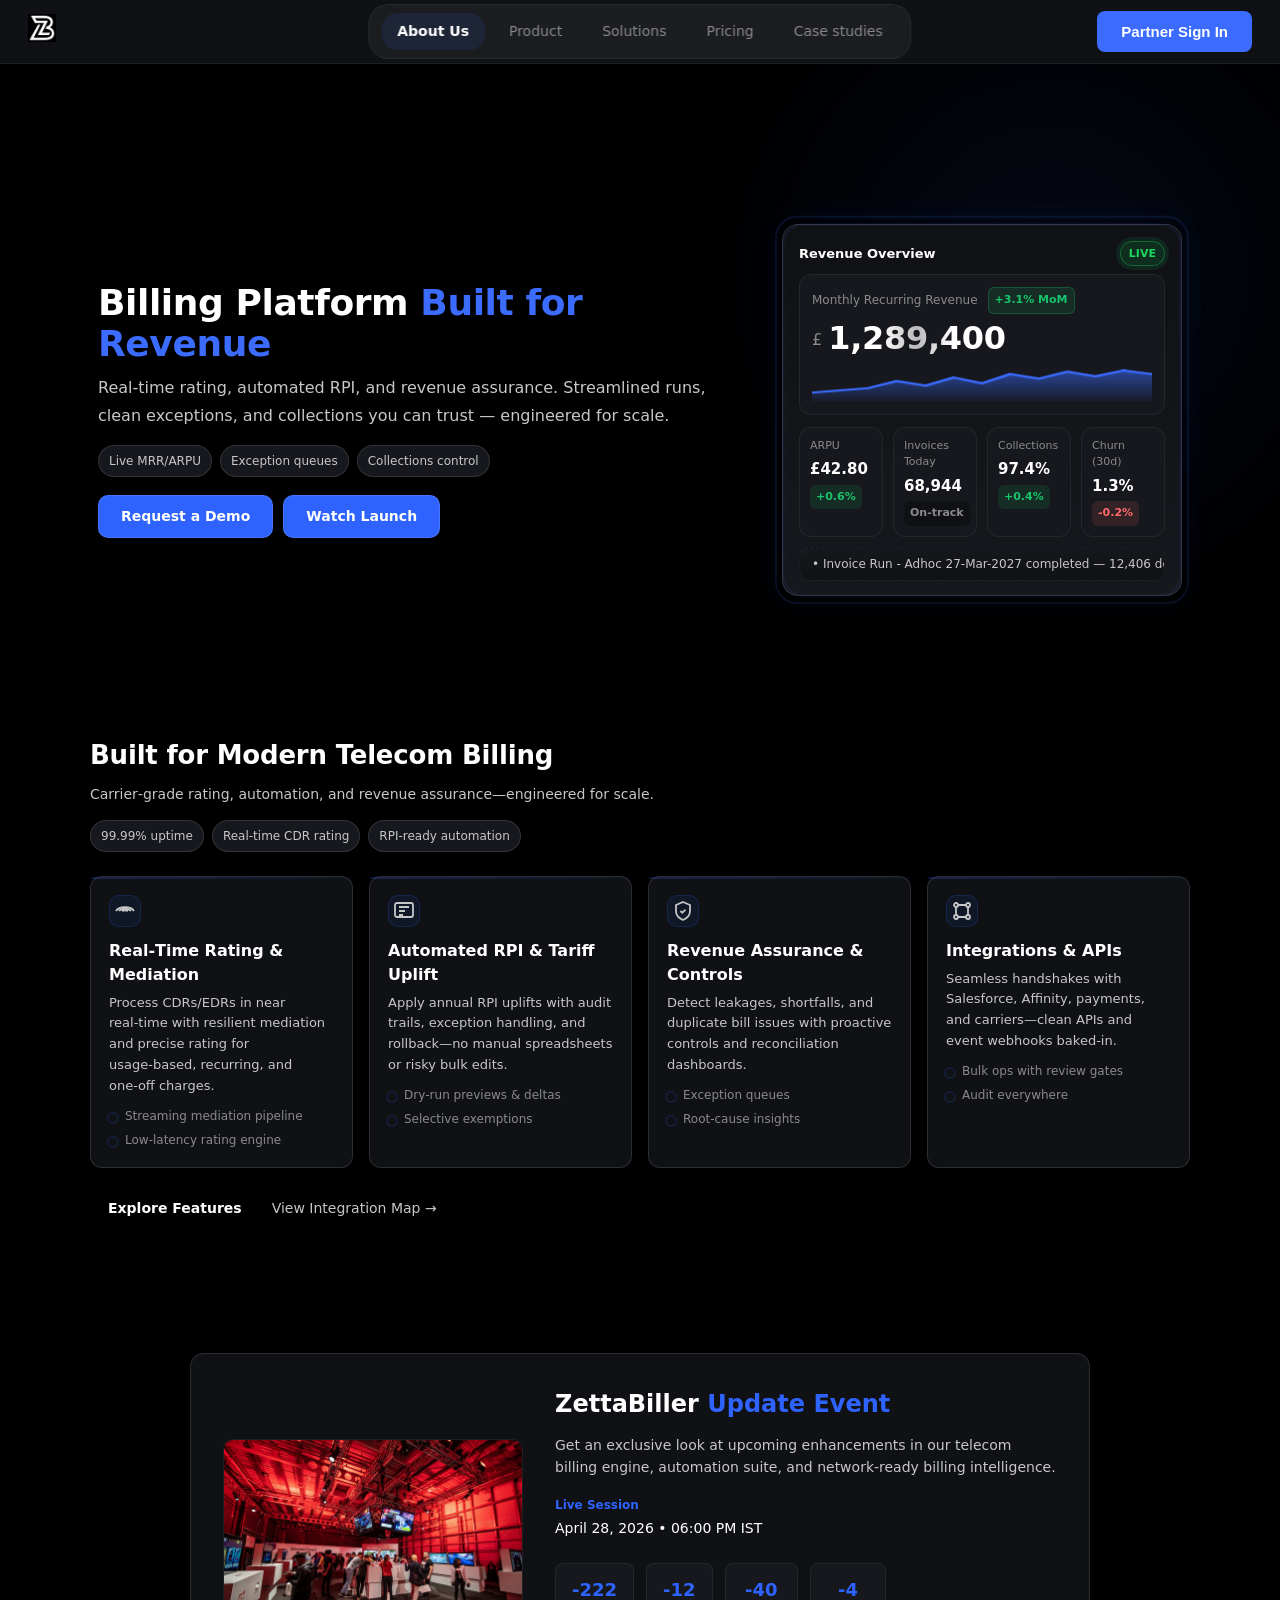
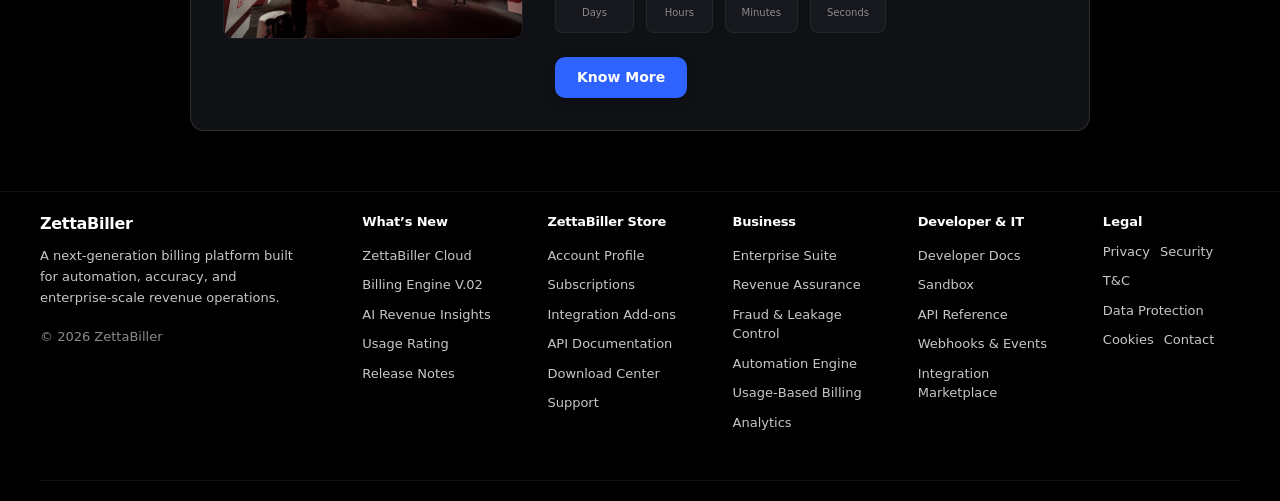
==== commit 93d32b45: "V.12" ====
--- a/index.html
+++ b/index.html
@@ -429,10 +429,9 @@
     <nav class="footer-col">
       <h4>What’s New</h4>
       <a href="#">ZettaBiller Cloud</a>
-      <a href="#">Billing Engine</a>
+      <a href="#">Billing Engine V.02</a>
       <a href="#">AI Revenue Insights</a>
       <a href="#">Usage Rating</a>
-      <a href="#">Invoice Automation</a>
       <a href="#">Release Notes</a>
     </nav>
 
@@ -466,8 +465,7 @@
       <a href="#">API Reference</a>
       <a href="#">Webhooks & Events</a>
       <a href="#">Integration Marketplace</a>
-      <a href="#">System Status</a>
-    </nav>
+      </nav>
 
     <!-- Legal -->
     <section class="footer-legal">
@@ -475,7 +473,7 @@
       <div class="footer-legal-links">
         <a href="#">Privacy</a>
         <a href="#">Security</a>
-        <a href="#">Terms</a>
+        <a href="#">T&C</a>
         <a href="#">Data Protection</a>
         <a href="#">Cookies</a>
         <a href="#">Contact</a>
--- a/assets/css/style.css
+++ b/assets/css/style.css
@@ -145,8 +145,7 @@
 }
 
 /* =====================================================
-HERO – Revenue-first (Dark, Apple-like, animated)
-Use with your HERO HTML section (zb-hero)
+HERO – ZETTABILLER 
 ===================================================== */
 
 .zb-hero {
@@ -519,6 +518,31 @@
 ===================================================== */
 
 /* Partner Sign In Modal */
+
+.header-actions {
+  display: flex;
+  align-items: center;
+  justify-content: center;
+}
+
+.primary-btn {
+  background: var(--color-primary, #3b6cff);
+  color: white;
+  padding: 12px 24px;
+  border-radius: 8px;
+  border: none;
+  font-weight: 600;
+  font-size: 15px;
+  cursor: pointer;
+  transition: 0.25s ease;
+}
+
+.primary-btn:hover {
+  background: var(--color-primary-hover, #2f55e5);
+  transform: translateY(-2px);
+}
+
+
 .modal {
     position: fixed;
     top: 0;
@@ -1206,4 +1230,5 @@
         flex-direction: column;
         gap: 8px;
     }
-}+}
+
